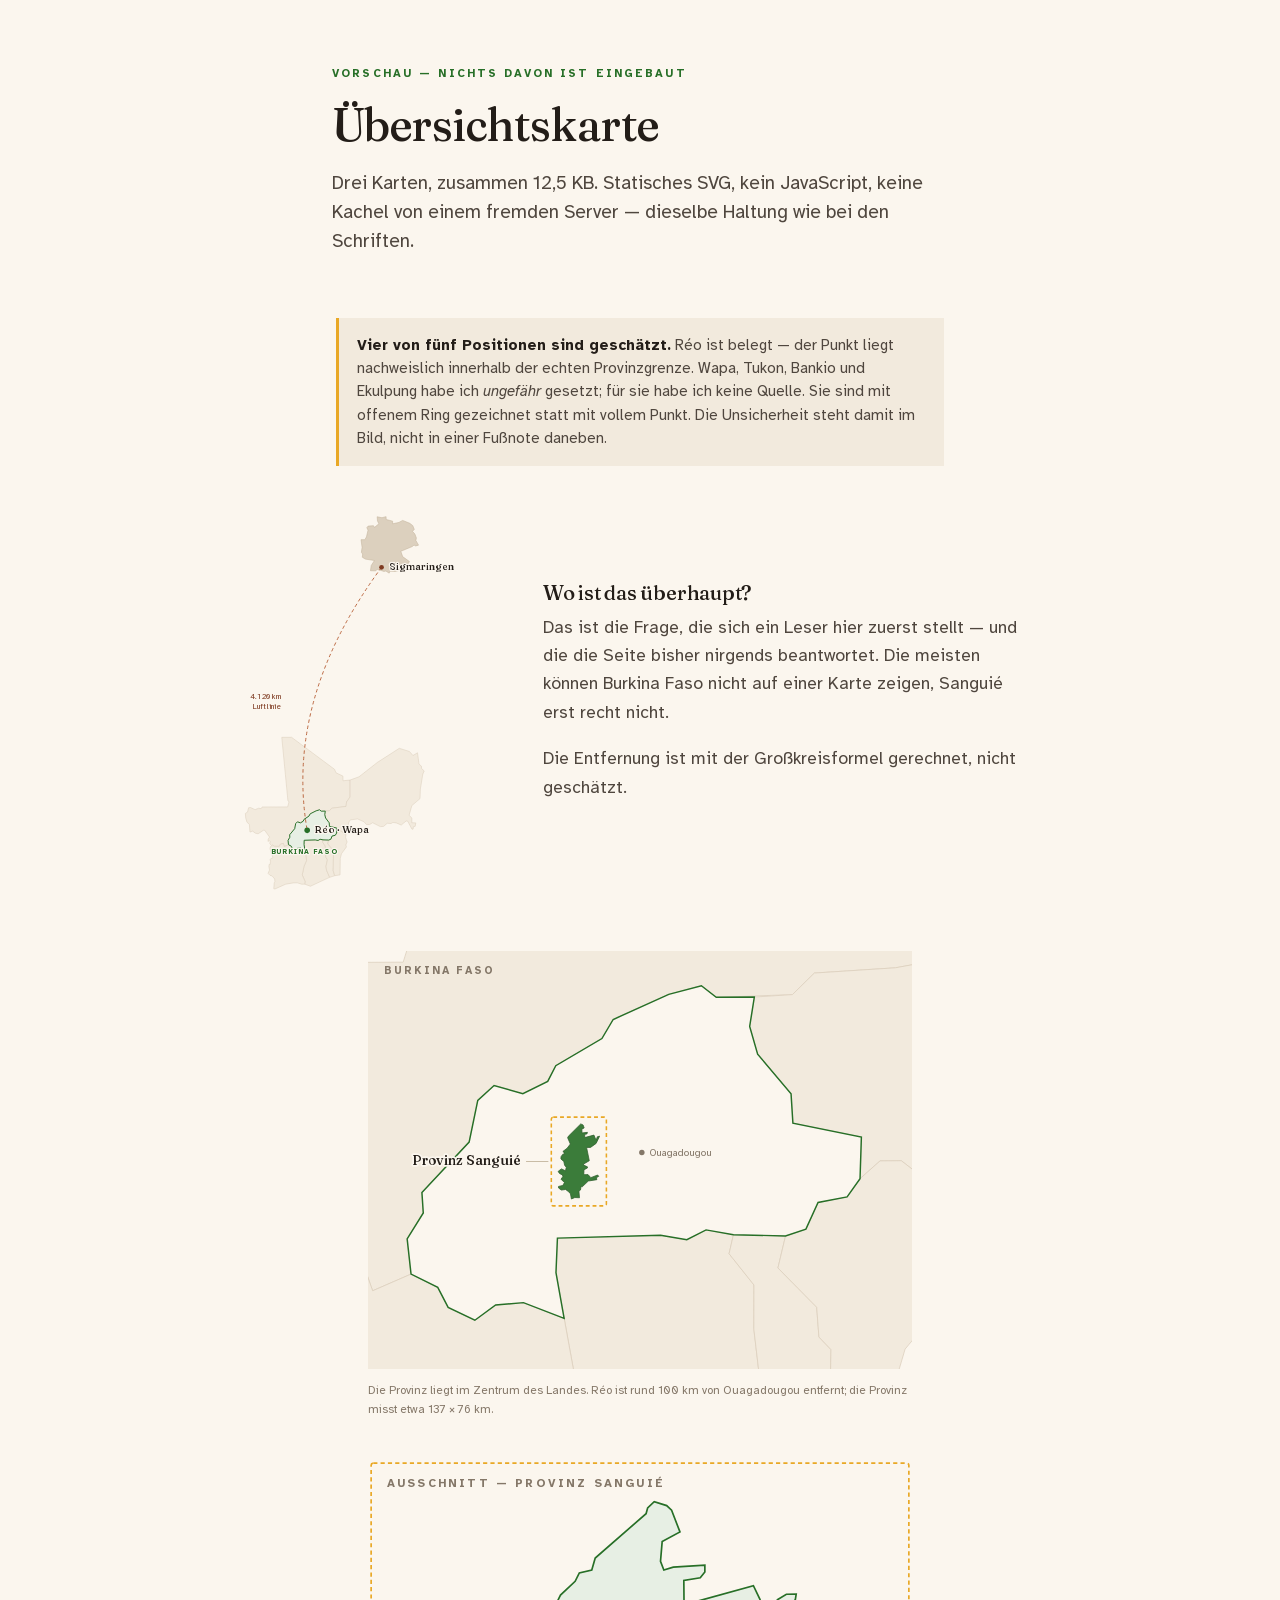
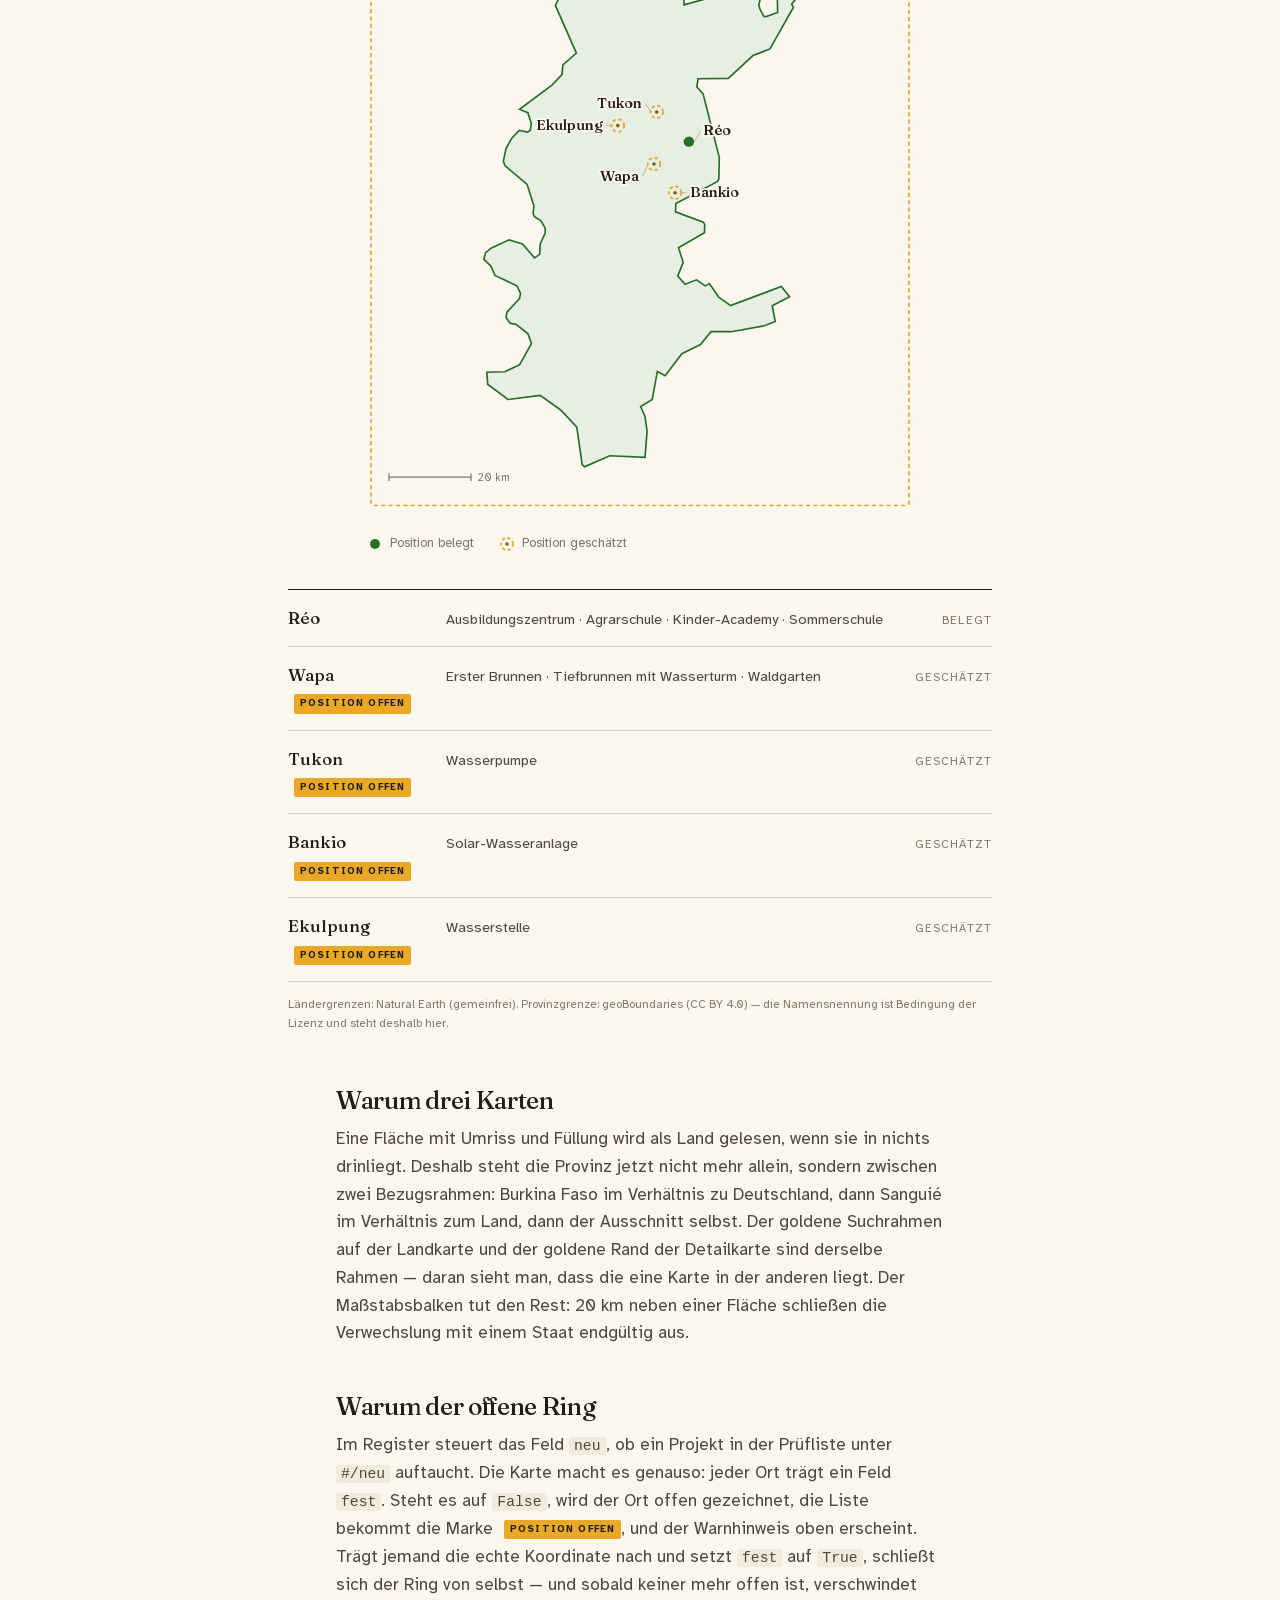
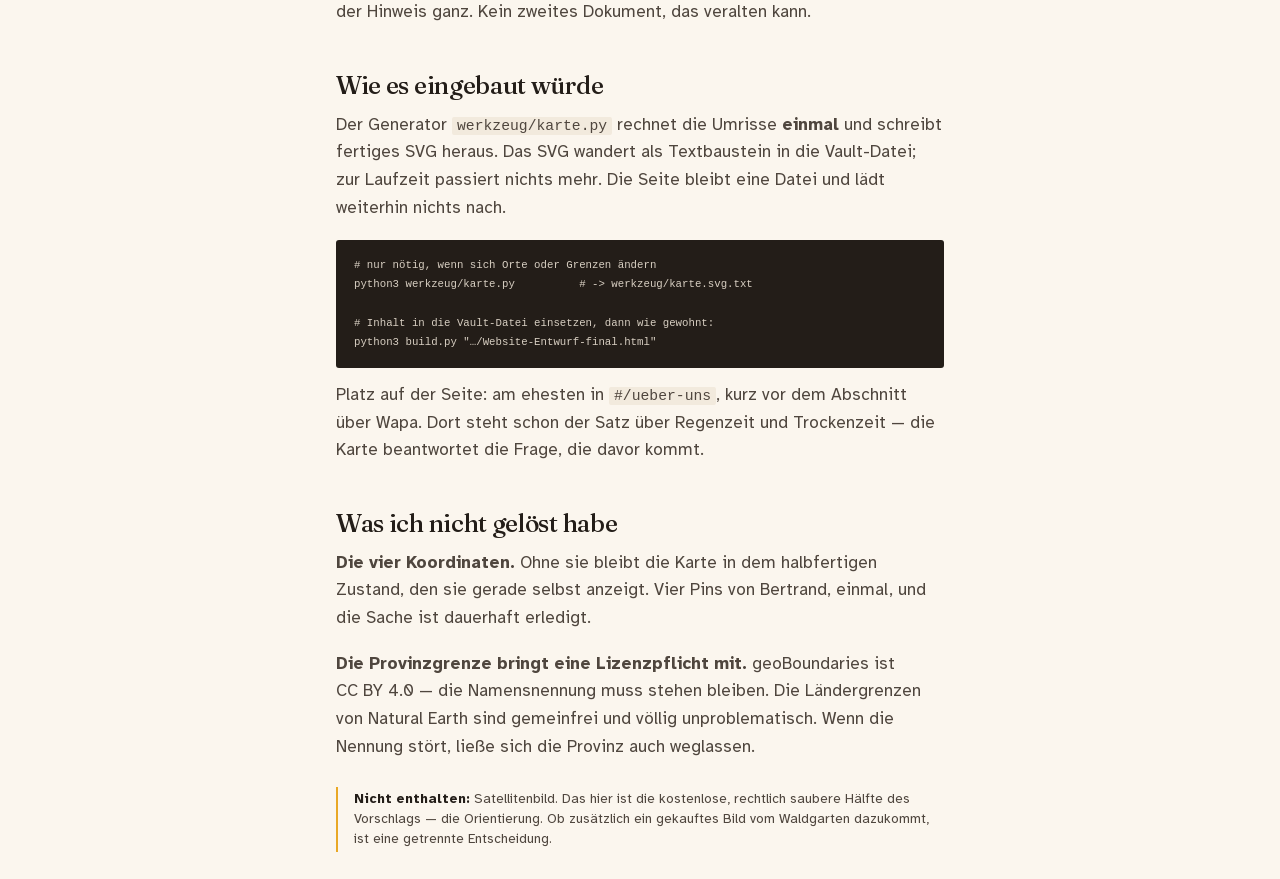
==== vorschau-karte.html @ c302cb86 "Entwurf einer Übersichtskarte, noch nicht in der Seite Drei statische SVG-Karten als Vorschlag für #" ====
<!DOCTYPE html>
<html lang="de">
<head>
<meta charset="utf-8">
<meta name="robots" content="noindex, nofollow">
<meta name="viewport" content="width=device-width, initial-scale=1">
<title>Vorschau — Übersichtskarte</title>
<link rel="stylesheet" href="fonts.css">
<style>
:root{
  --gruen:#276F27; --gruen-dark:#1B4F1B; --gruen-soft:#E7EFE4;
  --gold:#E9A825;  --gold-text:#7E5910;
  --erde:#7E3A20; --erde-tief:#5C2916; --erde-hell:#B4592F; --erde-soft:#F3E2D8;
  --ink:#231D18; --body:#4F463E; --leise:#847768;
  --papier:#FBF6EE; --papier2:#F2EADD; --linie:#DCD0BE; --linie-stark:#C3B49C;
  --max:1240px; --mess:34rem;
  --d:'Fraunces',Georgia,serif;
  --t:'Atkinson Hyperlegible',system-ui,-apple-system,sans-serif;
}
*{box-sizing:border-box}
body{margin:0;background:var(--papier);color:var(--body);font-family:var(--t);
  font-size:17.5px;line-height:1.62;-webkit-font-smoothing:antialiased}
p{margin:0 0 1.05em;max-width:var(--mess)}
h1,h2,h3{font-family:var(--d);font-weight:500;color:var(--ink);margin:0 0 .42em;
  font-variation-settings:'SOFT' 18,'WONK' 0,'opsz' 60;line-height:1.08;letter-spacing:-.012em}
h2{font-size:clamp(1.85rem,3.4vw,2.7rem)}
h3{font-size:1.28rem;font-variation-settings:'SOFT' 14,'WONK' 0,'opsz' 30}
.kt{font-family:var(--t);font-size:.7rem;font-weight:700;letter-spacing:.19em;
  text-transform:uppercase;color:var(--leise);display:block;margin-bottom:1.1rem}
.kt.gruen{color:var(--gruen)}
.lede{font-size:1.19rem;line-height:1.52;max-width:38rem}
.wrap{max-width:var(--max);margin:0 auto;padding:0 clamp(20px,4vw,44px)}
.kopf{padding:clamp(38px,5vw,68px) 0 0}
.artikel{max-width:38rem;margin-inline:auto}
.artikel p{font-size:1.07rem;max-width:none}
.artikel h2{font-size:1.6rem;margin-top:1.8em}
.rn{border-left:2px solid var(--gold);padding:2px 0 2px 16px;margin:26px 0;
  font-size:.85rem;line-height:1.5;max-width:40rem}
.rn b{color:var(--ink)}
.hinweis{border-left:3px solid var(--gold);background:var(--papier2);padding:16px 18px;
  margin:0 0 2rem;font-size:.94rem;line-height:1.55}
.hinweis b{color:var(--ink)}
.neu{display:inline-block;font-family:var(--t);font-size:.6rem;font-weight:700;
  letter-spacing:.12em;text-transform:uppercase;vertical-align:.22em;
  background:var(--gold);color:var(--ink);padding:2px 6px;border-radius:2px;margin-left:6px}
code{font-family:ui-monospace,Menlo,monospace;font-size:.86em;background:var(--papier2);
  padding:1px 5px;border-radius:2px}
pre{background:var(--ink);color:#D8CFC2;padding:16px 18px;border-radius:3px;
  overflow-x:auto;font-size:.78rem;line-height:1.55}
pre code{background:none;color:inherit;padding:0}

/* ================= KARTE =================
   Statisches SVG. Kein JavaScript, keine Kachel, keine externe Anfrage.
   Beide Karten im Hochformat, weil beide Ausschnitte hoch sind. */
.karte{width:100%;height:auto;display:block}
.k-land{fill:var(--papier2);stroke:var(--linie);stroke-width:.8}
.k-de{fill:var(--linie);stroke:var(--linie-stark);stroke-width:.8}
.k-bf{fill:var(--gruen-soft);stroke:var(--gruen);stroke-width:1.4}
/* Landkarte: das Land als ruhige Fläche, die Provinz als Akzent darin */
.k-bf-voll{fill:var(--papier);stroke:var(--gruen);stroke-width:1.5}
.k-prov-klein{fill:var(--gruen);stroke:var(--gruen-dark);stroke-width:.8;opacity:.9}
.k-rahmen{fill:none;stroke:var(--gold);stroke-width:1.6;stroke-dasharray:4 3}
.k-pkt-neben{fill:var(--leise)}
.k-neben{font-family:var(--t);font-size:10.5px;fill:var(--leise)}
.k-massstab{stroke:var(--leise);stroke-width:1.2}
.k-prov{fill:var(--gruen-soft);stroke:var(--gruen);stroke-width:1.6}
.k-bogen{fill:none;stroke:var(--erde-hell);stroke-width:1.4;stroke-dasharray:5 4;opacity:.9}
.k-fuehr{stroke:var(--linie-stark);stroke-width:.9}
.k-pkt{fill:var(--gruen)}
.k-pkt-de{fill:var(--erde)}
.k-pkt-frei{fill:none;stroke:var(--gold);stroke-width:1.8;stroke-dasharray:3 2.6}
.k-pkt-kern{fill:var(--gold-text)}
.k-ort{font-family:var(--d);font-size:14px;fill:var(--ink);font-weight:500}
.k-land-be{font-family:var(--t);font-size:10px;fill:var(--gruen);
  letter-spacing:.14em;text-transform:uppercase;font-weight:700}
.k-mass{font-family:var(--t);font-size:11px;fill:var(--erde);letter-spacing:.03em}
.k-titel{font-family:var(--t);font-size:11px;fill:var(--leise);
  letter-spacing:.19em;text-transform:uppercase;font-weight:700}
/* Beschriftung vom Kartenbild freistellen, statt sie mit einem Kasten zu unterlegen */
.halo{paint-order:stroke fill;stroke:var(--papier);stroke-width:3.5;stroke-linejoin:round}

.paar{display:grid;grid-template-columns:minmax(0,300px) 1fr;gap:clamp(24px,4vw,54px);
  align-items:center;max-width:56rem;margin:0 auto 3rem}
.paar .text{max-width:30rem}
.mitte{max-width:34rem;margin:0 auto}
.k-quelle{font-size:.72rem;color:var(--leise);margin:.8rem 0 0}

/* Ortsliste — dasselbe Muster wie das Projektregister */
.orte{border-top:1.5px solid var(--ink);max-width:44rem;margin:2.2rem auto 0}
.oz{display:grid;grid-template-columns:9rem 1fr auto;gap:14px;align-items:baseline;
  padding:14px 0;border-bottom:1px solid var(--linie)}
.o-n{font-family:var(--d);font-size:1.06rem;color:var(--ink);font-weight:500}
.o-w{font-size:.9rem;color:var(--body)}
.o-k{font-size:.72rem;color:var(--leise);letter-spacing:.1em;text-transform:uppercase;
  white-space:nowrap}
@media(max-width:700px){
  .paar{grid-template-columns:1fr}
  .oz{grid-template-columns:1fr;row-gap:3px}
  /* Gestapelt sagt die Marke schon alles — die Statusspalte wäre doppelt */
  .o-k{display:none}
}
.legende{display:flex;gap:26px;flex-wrap:wrap;font-size:.8rem;color:var(--leise);
  max-width:44rem;margin:1.4rem auto 0;padding-top:2px}
.legende span{display:inline-flex;align-items:center;gap:8px}
.legende svg{flex:none}
</style>
</head>
<body>

<div class="kopf"><div class="wrap" style="max-width:44rem;margin-inline:auto">
  <span class="kt gruen">Vorschau — nichts davon ist eingebaut</span>
  <h1 style="font-size:clamp(2rem,3.8vw,2.9rem);font-family:var(--d)">Übersichtskarte</h1>
  <p class="lede">Drei Karten, zusammen 12,5&nbsp;KB. Statisches SVG, kein JavaScript,
  keine Kachel von einem fremden Server — dieselbe Haltung wie bei den Schriften.</p>
</div></div>

<section style="padding-top:2.6rem"><div class="wrap">

  <div class="artikel">
    <div class="hinweis">
      <b>Vier von fünf Positionen sind geschätzt.</b> Réo ist belegt — der Punkt
      liegt nachweislich innerhalb der echten Provinzgrenze. Wapa, Tukon, Bankio
      und Ekulpung habe ich <i>ungefähr</i> gesetzt; für sie habe ich keine Quelle.
      Sie sind mit offenem Ring gezeichnet statt mit vollem Punkt. Die Unsicherheit
      steht damit im Bild, nicht in einer Fußnote daneben.
    </div>
  </div>

  <div class="paar">
    <div><svg class="karte" viewBox="0 0 430 580" role="img" aria-label="Karte"><path d="M76.5 452.1L79.6 450.2L81.1 444.0L84.0 443.7L90.4 446.7L95.6 444.6L99.1 445.3L100.5 442.9L137.1 442.8L139.1 435.4L137.5 434.1L128.7 343.1L142.7 343.0L204.3 388.9L206.4 393.9L216.3 398.6L216.4 405.3L226.6 404.3L226.6 428.6L221.6 435.6L220.8 442.1L200.3 444.7L196.9 448.4L185.2 448.9L182.9 446.9L177.9 448.4L169.4 452.7L167.6 456.0L160.5 460.7L159.3 463.4L155.5 465.6L151.1 464.2L148.6 466.7L147.2 474.0L140.0 482.7L140.2 486.3L137.7 490.7L138.3 496.9L132.4 499.8L131.0 495.2L126.8 496.2L125.1 499.3L118.1 499.2L115.5 497.6L114.3 498.6L111.5 495.6L112.0 492.4L110.9 491.2L108.9 492.2L109.3 488.8L111.2 486.1L104.3 476.4L102.5 476.2L94.8 481.3L90.9 480.5L86.9 477.5L83.1 478.9L82.2 467.7L78.8 464.7L77.0 458.7L76.5 452.1Z" class="k-land"/><path d="M207.3 480.3L207.5 473.1L197.0 470.7L196.7 465.6L191.5 458.7L190.3 453.9L191.0 448.8L196.9 448.4L200.3 444.7L220.8 442.1L221.6 435.6L226.6 428.6L226.6 404.3L239.4 399.6L265.9 378.9L297.1 358.8L311.6 363.3L316.7 369.1L323.2 365.2L325.4 381.6L328.8 384.3L329.0 387.7L332.8 391.3L330.8 395.8L327.3 417.2L326.8 430.9L315.1 440.9L311.2 454.7L315.0 458.7L315.0 465.4L320.8 465.7L319.9 470.6L317.3 471.2L317.0 474.6L315.3 474.8L309.2 463.3L307.0 462.9L299.9 468.8L292.8 465.7L287.9 465.1L285.3 466.6L279.9 466.2L274.6 470.7L269.9 471.0L258.9 465.5L254.5 468.1L249.9 467.9L246.4 464.0L237.3 460.0L227.5 461.3L225.1 463.6L223.8 469.6L221.2 473.9L220.6 483.3L213.6 477.2L210.3 477.2L207.3 480.3Z" class="k-land"/><path d="M197.3 543.7L169.7 556.5L161.6 553.5L162.0 549.4L158.0 540.3L160.4 528.4L164.2 519.5L160.6 496.6L160.8 490.6L180.7 490.9L183.6 489.2L187.8 490.0L187.2 493.3L191.0 498.8L191.8 514.7L194.1 518.6L192.1 528.0L192.8 533.3L197.3 543.7Z" class="k-land"/><path d="M161.6 553.5L157.4 553.6L151.0 551.6L145.2 551.7L134.4 553.5L119.0 560.4L117.2 560.2L117.9 551.5L118.8 550.2L118.5 546.0L114.7 541.6L111.8 540.9L109.1 538.0L111.1 533.3L110.2 528.2L110.6 525.2L112.0 525.1L112.6 520.5L111.9 518.5L112.8 517.0L116.1 515.8L111.8 503.0L112.5 499.4L115.5 497.6L118.1 499.2L125.1 499.3L126.8 496.2L131.0 495.2L132.4 499.8L138.3 496.9L142.4 499.2L144.0 502.6L148.1 504.9L151.3 502.2L155.6 501.8L161.8 504.5L164.2 519.5L160.4 528.4L158.0 540.3L162.0 549.4L161.6 553.5Z" class="k-land"/><path d="M204.6 541.4L197.3 543.7L192.8 533.3L192.1 528.0L194.1 518.6L191.8 514.7L191.0 498.8L187.2 493.3L187.8 490.0L195.8 490.3L194.7 495.8L200.6 502.6L201.0 507.8L202.8 510.0L202.4 534.2L204.6 541.4Z" class="k-land"/><path d="M212.2 540.2L204.6 541.4L202.4 534.2L202.8 510.0L201.0 507.8L200.6 502.6L194.7 495.8L195.8 490.3L199.0 489.1L200.8 484.5L205.3 483.5L210.3 477.2L213.6 477.2L220.6 483.3L220.2 486.8L222.3 493.0L220.5 497.3L221.4 500.1L214.2 509.9L212.5 516.5L212.2 540.2Z" class="k-land"/><path d="M278.2 26.7L278.3 30.8L287.6 33.2L287.5 37.0L296.7 35.0L301.9 32.1L312.2 36.3L316.5 39.6L318.6 45.0L316.1 47.8L319.4 51.6L321.6 57.2L320.9 60.8L324.7 67.6L320.6 68.7L318.2 67.5L315.9 69.5L299.3 76.4L301.9 84.0L311.7 91.1L308.5 95.9L305.2 97.3L306.5 104.1L305.7 105.9L302.8 103.8L298.4 103.4L291.9 105.3L283.9 104.9L282.6 107.7L277.9 104.7L275.2 105.3L265.4 102.1L263.5 104.4L255.8 104.3L256.9 96.8L261.5 89.6L248.4 87.6L244.1 84.9L244.6 80.3L242.8 77.9L243.8 70.8L242.3 59.7L247.8 59.7L250.1 55.7L252.3 46.1L250.6 42.5L252.4 40.3L260.1 39.7L261.7 42.1L267.9 36.9L265.9 32.9L265.4 26.9L272.3 28.3L278.2 26.7Z" class="k-de"/><path d="M161.8 504.5L155.6 501.8L151.3 502.2L148.1 504.9L144.0 502.6L142.4 499.2L138.3 496.9L137.7 490.7L140.2 486.3L140.0 482.7L147.2 474.0L148.6 466.7L151.1 464.2L155.5 465.6L159.3 463.4L160.5 460.7L167.6 456.0L169.4 452.7L177.9 448.4L182.9 446.9L185.2 448.9L191.0 448.8L190.3 453.9L191.5 458.7L196.7 465.6L197.0 470.7L207.5 473.1L207.3 480.3L205.3 483.5L200.8 484.5L199.0 489.1L195.8 490.3L187.8 490.0L183.6 489.2L180.7 490.9L176.6 490.1L160.8 490.6L160.6 496.6L161.8 504.5Z" class="k-bf"/><path d="M271.7 99.4Q132.4 287.9 165.1 476.4" class="k-bogen"/><circle cx="271.7" cy="99.4" r="3.4" class="k-pkt-de"/><circle cx="165.1" cy="476.4" r="4" class="k-pkt"/><text x="281.7" y="103.4" class="k-ort halo">Sigmaringen</text><text x="176.1" y="480.4" class="k-ort halo">Réo · Wapa</text><text x="161.1" y="510.4" class="k-land-be halo" text-anchor="middle">Burkina Faso</text><text x="127.4" y="287.9" class="k-mass halo" text-anchor="end">4.120 km</text><text x="127.4" y="301.9" class="k-mass halo" text-anchor="end">Luftlinie</text></svg></div>
    <div class="text">
      <h3>Wo ist das überhaupt?</h3>
      <p>Das ist die Frage, die sich ein Leser hier zuerst stellt — und die die
      Seite bisher nirgends beantwortet. Die meisten können Burkina Faso nicht
      auf einer Karte zeigen, Sanguié erst recht nicht.</p>
      <p>Die Entfernung ist mit der Großkreisformel gerechnet, nicht geschätzt.</p>
    </div>
  </div>

  <div class="mitte" style="margin-bottom:2.6rem"><svg class="karte" viewBox="0 0 560 430" role="img" aria-label="Karte"><path d="M-369.5 66.9L-348.9 55.5L-338.6 18.6L-319.2 17.2L-276.5 34.6L-242.0 22.2L-218.4 26.4L-209.2 12.5L36.2 11.5L49.8 -32.3L39.2 -40.0L-19.9 -580.1L73.7 -581.2L486.3 -308.2L500.8 -278.8L567.2 -250.8L567.9 -211.0L635.7 -217.1L635.9 -73.0L602.5 -31.2L597.3 7.4L542.9 17.3L459.5 22.7L436.9 44.9L358.5 47.7L343.2 35.7L309.6 44.6L252.4 70.5L240.8 90.1L193.3 118.1L185.0 134.2L159.4 146.9L129.8 138.5L113.0 153.8L104.1 196.7L55.5 248.5L56.9 269.7L40.3 296.3L44.3 332.6L4.8 349.8L-4.7 323.0L-22.3 330.1L-32.9 328.8L-44.1 347.1L-91.3 346.6L-108.3 337.2L-116.2 342.9L-134.9 324.8L-131.7 306.2L-139.3 298.9L-152.3 305.1L-150.0 284.7L-137.4 268.6L-162.5 242.4L-169.8 225.1L-183.4 211.4L-195.6 209.7L-230.0 226.9L-246.8 240.4L-273.0 235.4L-290.0 219.5L-300.1 217.4L-316.1 225.8L-325.8 225.8L-329.3 202.9L-326.5 183.4L-331.7 159.2L-354.6 141.7L-366.6 105.8L-369.5 66.9Z" class="k-land"/><path d="M506.5 234.4L507.9 191.5L437.4 177.3L435.5 147.1L401.1 106.2L392.9 77.7L397.7 47.4L436.9 44.9L459.5 22.7L542.9 17.3L597.3 7.4L602.5 -31.2L635.9 -73.0L635.7 -217.1L722.0 -245.0L899.0 -367.9L1108.5 -487.2L1205.3 -460.2L1239.7 -425.8L1282.9 -449.1L1297.9 -351.8L1320.8 -335.6L1321.8 -315.7L1347.3 -294.2L1334.0 -267.3L1310.4 -140.3L1307.2 -58.9L1229.2 0.1L1202.8 82.5L1228.2 105.7L1228.1 146.0L1267.3 147.4L1261.2 176.9L1243.9 180.5L1242.0 200.4L1230.6 201.8L1189.2 133.3L1174.9 130.8L1127.0 165.7L1079.7 147.5L1046.8 143.8L1029.1 152.6L993.3 150.7L957.2 177.4L926.0 178.9L852.0 146.6L823.1 161.9L791.8 160.9L768.9 137.2L707.6 113.9L641.9 121.3L626.0 134.8L617.4 170.8L599.9 196.0L595.6 251.9L549.0 215.9L527.1 216.1L506.5 234.4Z" class="k-land"/><path d="M439.6 610.5L343.7 647.2L309.7 668.6L254.6 686.8L200.1 669.0L202.9 644.3L176.4 590.4L192.3 519.8L218.1 467.2L193.5 331.1L195.0 295.6L301.2 292.6L328.2 297.2L348.0 287.1L376.2 292.0L371.7 311.6L397.3 343.8L397.2 389.3L403.0 438.6L418.3 461.4L404.8 517.7L409.7 548.9L426.0 588.6L439.6 610.5Z" class="k-land"/><path d="M200.1 669.0L172.3 669.6L129.6 657.4L90.4 658.1L18.0 669.1L-85.0 710.1L-96.8 708.4L-92.1 656.9L-86.3 649.1L-88.1 624.4L-114.0 598.2L-133.5 594.0L-151.3 576.8L-138.0 549.0L-144.1 518.8L-141.3 500.6L-131.6 500.5L-128.0 473.2L-132.7 461.1L-126.9 452.4L-104.1 444.9L-119.3 394.8L-133.3 369.0L-128.4 347.7L-108.3 337.2L-91.3 346.6L-44.1 347.1L-32.9 328.8L-22.3 330.1L-4.7 323.0L4.8 349.8L44.3 332.6L71.8 346.2L82.5 366.9L110.0 380.1L131.4 364.4L160.0 362.0L201.9 378.2L218.1 467.2L192.3 519.8L176.4 590.4L202.9 644.3L200.1 669.0Z" class="k-land"/><path d="M488.8 597.2L439.6 610.5L426.0 588.6L409.7 548.9L404.8 517.7L418.3 461.4L403.0 438.6L397.2 389.3L397.3 343.8L371.7 311.6L376.2 292.0L429.8 293.4L422.0 326.3L461.9 366.7L464.2 397.4L476.6 410.3L473.8 554.0L488.8 597.2Z" class="k-land"/><path d="M539.4 589.9L488.8 597.2L473.8 554.0L476.6 410.3L464.2 397.4L461.9 366.7L422.0 326.3L429.8 293.4L450.8 286.3L463.3 258.9L493.2 253.1L506.5 234.4L527.1 216.1L549.0 215.9L595.6 251.9L593.2 272.7L607.0 309.8L594.9 335.0L601.4 351.8L552.9 409.8L541.3 449.2L539.4 589.9Z" class="k-land"/><path d="M201.9 378.2L160.0 362.0L131.4 364.4L110.0 380.1L82.5 366.9L71.8 346.2L44.3 332.6L40.3 296.3L56.9 269.7L55.5 248.5L104.1 196.7L113.0 153.8L129.8 138.5L159.4 146.9L185.0 134.2L193.3 118.1L240.8 90.1L252.4 70.5L309.6 44.6L343.2 35.7L358.5 47.7L397.7 47.4L392.9 77.7L401.1 106.2L435.5 147.1L437.4 177.3L507.9 191.5L506.5 234.4L493.2 253.1L463.3 258.9L450.8 286.3L429.8 293.4L376.2 292.0L348.0 287.1L328.2 297.2L301.2 292.6L195.0 295.6L193.5 331.1L201.9 378.2Z" class="k-bf-voll"/><path d="M209.4 255.3L212.9 253.8L217.7 254.0L217.1 247.1L218.7 246.1L219.4 242.3L220.5 242.8L226.8 236.8L235.6 235.4L235.1 233.3L237.5 232.0L236.4 230.6L229.4 233.3L226.5 230.2L223.2 230.3L222.2 229.2L222.3 225.3L225.9 223.3L225.9 222.2L221.9 220.4L222.0 219.3L227.8 215.9L225.0 202.2L229.1 202.2L234.8 198.1L238.4 190.6L235.8 191.4L235.9 193.1L234.3 193.7L232.6 189.5L223.1 192.1L223.1 188.7L225.3 188.4L225.9 186.7L220.3 187.3L220.1 183.4L222.5 182.1L221.4 179.1L219.0 178.0L206.2 190.8L205.5 192.2L208.3 198.7L205.0 203.0L200.6 206.4L201.7 206.9L202.0 209.3L200.5 209.3L198.7 211.8L198.6 214.1L201.6 216.7L202.4 220.6L204.1 222.7L203.3 226.3L199.1 224.3L195.7 226.9L197.2 229.1L200.2 230.5L200.6 232.3L198.7 234.9L202.2 238.4L200.6 241.3L196.1 242.4L196.2 244.0L199.0 246.1L203.4 245.5L206.2 247.5L208.4 249.9L209.4 255.3Z" class="k-prov-klein"/><rect x="188.7" y="171.0" width="56.7" height="91.4" rx="2" class="k-rahmen"/><line x1="185.7" y1="216.7" x2="162.7" y2="216.7" class="k-fuehr"/><text x="157.7" y="220.7" class="k-ort halo" text-anchor="end">Provinz Sanguié</text><circle cx="281.9" cy="207.4" r="2.8" class="k-pkt-neben"/><text x="289.9" y="211.4" class="k-neben halo">Ouagadougou</text><text x="16" y="24" class="k-titel">Burkina Faso</text></svg>
    <p class="k-quelle">Die Provinz liegt im Zentrum des Landes. Réo ist rund 100&nbsp;km von Ouagadougou entfernt; die Provinz misst etwa 137&nbsp;×&nbsp;76&nbsp;km.</p>
  </div>

  <div class="mitte"><svg class="karte" viewBox="0 0 520 620" role="img" aria-label="Karte"><path d="M206.8 580.1L231.0 569.5L264.8 571.0L266.8 546.1L264.7 531.6L260.6 522.5L271.7 515.7L276.6 488.9L284.1 492.9L300.0 471.9L317.8 463.2L327.9 450.8L347.2 450.9L378.8 445.2L389.3 441.2L386.4 426.1L402.9 417.4L395.1 407.6L346.6 426.0L335.2 417.8L326.3 404.9L322.3 407.1L314.0 401.3L303.1 405.5L296.1 397.7L301.3 384.6L296.8 370.6L321.6 356.3L321.9 348.6L320.6 346.2L293.9 336.3L294.3 328.3L334.2 307.2L335.4 304.9L335.8 284.4L320.3 223.6L314.3 216.8L315.5 209.1L344.4 208.8L368.0 186.9L384.2 180.6L406.6 140.9L405.0 137.8L408.5 133.4L409.3 128.1L399.9 128.3L391.3 133.5L391.6 145.8L380.6 149.7L378.4 149.5L375.0 143.2L373.5 138.8L374.8 133.5L368.4 120.2L302.1 138.4L301.9 115.1L317.6 112.6L322.0 107.0L322.0 100.6L291.8 102.4L282.8 105.2L279.6 96.9L281.2 78.0L298.2 68.8L290.2 48.0L285.5 43.6L273.6 39.9L267.3 45.8L265.8 51.3L217.2 93.7L213.9 105.2L202.0 108.0L198.0 116.0L184.0 129.1L179.1 139.0L199.2 184.6L186.3 195.8L185.4 205.1L176.1 214.9L144.9 238.4L152.8 241.6L156.1 251.9L155.1 258.6L152.4 260.1L144.5 258.4L137.4 266.0L131.9 275.9L129.4 287.9L130.8 292.1L152.1 310.1L158.6 330.6L157.8 337.7L159.1 340.9L165.4 344.9L169.3 351.9L169.5 356.4L164.7 366.8L164.1 377.0L159.1 380.3L147.7 367.1L134.9 363.1L118.1 370.8L112.4 375.3L110.7 381.6L117.7 388.5L121.3 397.1L142.3 407.0L145.8 414.2L144.8 419.3L132.8 432.3L131.9 437.3L135.8 442.7L141.8 444.0L152.9 452.9L156.3 462.2L145.0 482.4L130.8 489.2L113.6 489.6L114.4 501.1L133.7 515.7L164.6 511.8L184.2 525.7L199.6 542.1L204.7 578.0L206.8 580.1Z" class="k-prov"/><line x1="312.2" y1="269.2" x2="317.7" y2="259.2" class="k-fuehr"/><circle cx="306.7" cy="269.2" r="5" class="k-pkt"/><text x="320.7" y="263.2" class="k-ort halo" text-anchor="start">Réo</text><line x1="267.9" y1="290.6" x2="262.4" y2="302.6" class="k-fuehr"/><circle cx="273.4" cy="290.6" r="6" class="k-pkt-frei"/><circle cx="273.4" cy="290.6" r="1.7" class="k-pkt-kern"/><text x="259.4" y="306.6" class="k-ort halo" text-anchor="end">Wapa</text><line x1="270.5" y1="240.8" x2="265.0" y2="232.8" class="k-fuehr"/><circle cx="276.0" cy="240.8" r="6" class="k-pkt-frei"/><circle cx="276.0" cy="240.8" r="1.7" class="k-pkt-kern"/><text x="262.0" y="236.8" class="k-ort halo" text-anchor="end">Tukon</text><line x1="299.0" y1="318.1" x2="304.5" y2="318.1" class="k-fuehr"/><circle cx="293.5" cy="318.1" r="6" class="k-pkt-frei"/><circle cx="293.5" cy="318.1" r="1.7" class="k-pkt-kern"/><text x="307.5" y="322.1" class="k-ort halo" text-anchor="start">Bankio</text><line x1="233.3" y1="253.9" x2="227.8" y2="253.9" class="k-fuehr"/><circle cx="238.8" cy="253.9" r="6" class="k-pkt-frei"/><circle cx="238.8" cy="253.9" r="1.7" class="k-pkt-kern"/><text x="224.8" y="257.9" class="k-ort halo" text-anchor="end">Ekulpung</text><line x1="20.0" y1="590.0" x2="98.5" y2="590.0" class="k-massstab"/><line x1="20.0" y1="586.5" x2="20.0" y2="593.5" class="k-massstab"/><line x1="98.5" y1="586.5" x2="98.5" y2="593.5" class="k-massstab"/><text x="105.5" y="594.0" class="k-neben">20 km</text><rect x="3" y="3" width="514" height="614" rx="2" class="k-rahmen"/><text x="18" y="26" class="k-titel">Ausschnitt — Provinz Sanguié</text></svg>
    <div class="legende">
      <span><svg width="14" height="14"><circle cx="7" cy="7" r="5" class="k-pkt"/></svg>
        Position belegt</span>
      <span><svg width="14" height="14"><circle cx="7" cy="7" r="6" class="k-pkt-frei"/><circle cx="7" cy="7" r="1.7" class="k-pkt-kern"/></svg>
        Position geschätzt</span>
    </div>
  </div>

  <div class="orte"><div class="oz"><div class="o-n">Réo</div><div class="o-w">Ausbildungszentrum · Agrarschule · Kinder-Academy · Sommerschule</div><div class="o-k">belegt</div></div><div class="oz"><div class="o-n">Wapa<span class="neu">Position offen</span></div><div class="o-w">Erster Brunnen · Tiefbrunnen mit Wasserturm · Waldgarten</div><div class="o-k">geschätzt</div></div><div class="oz"><div class="o-n">Tukon<span class="neu">Position offen</span></div><div class="o-w">Wasserpumpe</div><div class="o-k">geschätzt</div></div><div class="oz"><div class="o-n">Bankio<span class="neu">Position offen</span></div><div class="o-w">Solar-Wasseranlage</div><div class="o-k">geschätzt</div></div><div class="oz"><div class="o-n">Ekulpung<span class="neu">Position offen</span></div><div class="o-w">Wasserstelle</div><div class="o-k">geschätzt</div></div></div>
  <p class="k-quelle" style="max-width:44rem;margin-inline:auto">
    Ländergrenzen: Natural Earth (gemeinfrei). Provinzgrenze: geoBoundaries
    (CC&nbsp;BY&nbsp;4.0) — die Namensnennung ist Bedingung der Lizenz und steht deshalb hier.</p>

  <div class="artikel" style="margin-top:3.4rem">
    <h2>Warum drei Karten</h2>
    <p>Eine Fläche mit Umriss und Füllung wird als Land gelesen, wenn sie in
    nichts drinliegt. Deshalb steht die Provinz jetzt nicht mehr allein, sondern
    zwischen zwei Bezugsrahmen: Burkina Faso im Verhältnis zu Deutschland, dann
    Sanguié im Verhältnis zum Land, dann der Ausschnitt selbst. Der goldene
    Suchrahmen auf der Landkarte und der goldene Rand der Detailkarte sind
    derselbe Rahmen — daran sieht man, dass die eine Karte in der anderen liegt.
    Der Maßstabsbalken tut den Rest: 20&nbsp;km neben einer Fläche schließen die
    Verwechslung mit einem Staat endgültig aus.</p>

    <h2>Warum der offene Ring</h2>
    <p>Im Register steuert das Feld <code>neu</code>, ob ein Projekt in der
    Prüfliste unter <code>#/neu</code> auftaucht. Die Karte macht es genauso:
    jeder Ort trägt ein Feld <code>fest</code>. Steht es auf <code>False</code>,
    wird der Ort offen gezeichnet, die Liste bekommt die Marke
    <span class="neu">Position offen</span>, und der Warnhinweis oben erscheint.
    Trägt jemand die echte Koordinate nach und setzt <code>fest</code> auf
    <code>True</code>, schließt sich der Ring von selbst — und sobald keiner mehr
    offen ist, verschwindet der Hinweis ganz. Kein zweites Dokument, das veralten kann.</p>

    <h2>Wie es eingebaut würde</h2>
    <p>Der Generator <code>werkzeug/karte.py</code> rechnet die Umrisse
    <b>einmal</b> und schreibt fertiges SVG heraus. Das SVG wandert als
    Textbaustein in die Vault-Datei; zur Laufzeit passiert nichts mehr. Die Seite
    bleibt eine Datei und lädt weiterhin nichts nach.</p>
<pre><code># nur nötig, wenn sich Orte oder Grenzen ändern
python3 werkzeug/karte.py          # -&gt; werkzeug/karte.svg.txt

# Inhalt in die Vault-Datei einsetzen, dann wie gewohnt:
python3 build.py "…/Website-Entwurf-final.html"</code></pre>
    <p>Platz auf der Seite: am ehesten in <code>#/ueber-uns</code>, kurz vor dem
    Abschnitt über Wapa. Dort steht schon der Satz über Regenzeit und Trockenzeit
    — die Karte beantwortet die Frage, die davor kommt.</p>

    <h2>Was ich nicht gelöst habe</h2>
    <p><b>Die vier Koordinaten.</b> Ohne sie bleibt die Karte in dem halbfertigen
    Zustand, den sie gerade selbst anzeigt. Vier Pins von Bertrand, einmal, und
    die Sache ist dauerhaft erledigt.</p>
    <p><b>Die Provinzgrenze bringt eine Lizenzpflicht mit.</b> geoBoundaries ist
    CC&nbsp;BY&nbsp;4.0 — die Namensnennung muss stehen bleiben. Die Ländergrenzen
    von Natural Earth sind gemeinfrei und völlig unproblematisch. Wenn die
    Nennung stört, ließe sich die Provinz auch weglassen.</p>
    <div class="rn"><b>Nicht enthalten:</b> Satellitenbild. Das hier ist die
    kostenlose, rechtlich saubere Hälfte des Vorschlags — die Orientierung.
    Ob zusätzlich ein gekauftes Bild vom Waldgarten dazukommt, ist eine
    getrennte Entscheidung.</div>
  </div>

</div></section>

</body>
</html>
---- fonts.css ----
@font-face {
  font-family: 'Fraunces';
  font-style: italic;
  font-weight: 300 700;
  font-display: swap;
  src: url(assets/fonts/fraunces-0.woff2) format('woff2');
  unicode-range: U+0100-02BA, U+02BD-02C5, U+02C7-02CC, U+02CE-02D7, U+02DD-02FF, U+0304, U+0308, U+0329, U+1D00-1DBF, U+1E00-1E9F, U+1EF2-1EFF, U+2020, U+20A0-20AB, U+20AD-20C0, U+2113, U+2C60-2C7F, U+A720-A7FF;
}
@font-face {
  font-family: 'Fraunces';
  font-style: italic;
  font-weight: 300 700;
  font-display: swap;
  src: url(assets/fonts/fraunces-1.woff2) format('woff2');
  unicode-range: U+0000-00FF, U+0131, U+0152-0153, U+02BB-02BC, U+02C6, U+02DA, U+02DC, U+0304, U+0308, U+0329, U+2000-206F, U+20AC, U+2122, U+2191, U+2193, U+2212, U+2215, U+FEFF, U+FFFD;
}
@font-face {
  font-family: 'Fraunces';
  font-style: normal;
  font-weight: 300 700;
  font-display: swap;
  src: url(assets/fonts/fraunces-2.woff2) format('woff2');
  unicode-range: U+0100-02BA, U+02BD-02C5, U+02C7-02CC, U+02CE-02D7, U+02DD-02FF, U+0304, U+0308, U+0329, U+1D00-1DBF, U+1E00-1E9F, U+1EF2-1EFF, U+2020, U+20A0-20AB, U+20AD-20C0, U+2113, U+2C60-2C7F, U+A720-A7FF;
}
@font-face {
  font-family: 'Fraunces';
  font-style: normal;
  font-weight: 300 700;
  font-display: swap;
  src: url(assets/fonts/fraunces-3.woff2) format('woff2');
  unicode-range: U+0000-00FF, U+0131, U+0152-0153, U+02BB-02BC, U+02C6, U+02DA, U+02DC, U+0304, U+0308, U+0329, U+2000-206F, U+20AC, U+2122, U+2191, U+2193, U+2212, U+2215, U+FEFF, U+FFFD;
}
@font-face {
  font-family: 'Atkinson Hyperlegible';
  font-style: italic;
  font-weight: 400;
  font-display: swap;
  src: url(assets/fonts/atkinson-0.woff2) format('woff2');
  unicode-range: U+0100-02BA, U+02BD-02C5, U+02C7-02CC, U+02CE-02D7, U+02DD-02FF, U+0304, U+0308, U+0329, U+1D00-1DBF, U+1E00-1E9F, U+1EF2-1EFF, U+2020, U+20A0-20AB, U+20AD-20C0, U+2113, U+2C60-2C7F, U+A720-A7FF;
}
@font-face {
  font-family: 'Atkinson Hyperlegible';
  font-style: italic;
  font-weight: 400;
  font-display: swap;
  src: url(assets/fonts/atkinson-1.woff2) format('woff2');
  unicode-range: U+0000-00FF, U+0131, U+0152-0153, U+02BB-02BC, U+02C6, U+02DA, U+02DC, U+0304, U+0308, U+0329, U+2000-206F, U+20AC, U+2122, U+2191, U+2193, U+2212, U+2215, U+FEFF, U+FFFD;
}
@font-face {
  font-family: 'Atkinson Hyperlegible';
  font-style: normal;
  font-weight: 400;
  font-display: swap;
  src: url(assets/fonts/atkinson-2.woff2) format('woff2');
  unicode-range: U+0100-02BA, U+02BD-02C5, U+02C7-02CC, U+02CE-02D7, U+02DD-02FF, U+0304, U+0308, U+0329, U+1D00-1DBF, U+1E00-1E9F, U+1EF2-1EFF, U+2020, U+20A0-20AB, U+20AD-20C0, U+2113, U+2C60-2C7F, U+A720-A7FF;
}
@font-face {
  font-family: 'Atkinson Hyperlegible';
  font-style: normal;
  font-weight: 400;
  font-display: swap;
  src: url(assets/fonts/atkinson-3.woff2) format('woff2');
  unicode-range: U+0000-00FF, U+0131, U+0152-0153, U+02BB-02BC, U+02C6, U+02DA, U+02DC, U+0304, U+0308, U+0329, U+2000-206F, U+20AC, U+2122, U+2191, U+2193, U+2212, U+2215, U+FEFF, U+FFFD;
}
@font-face {
  font-family: 'Atkinson Hyperlegible';
  font-style: normal;
  font-weight: 700;
  font-display: swap;
  src: url(assets/fonts/atkinson-4.woff2) format('woff2');
  unicode-range: U+0100-02BA, U+02BD-02C5, U+02C7-02CC, U+02CE-02D7, U+02DD-02FF, U+0304, U+0308, U+0329, U+1D00-1DBF, U+1E00-1E9F, U+1EF2-1EFF, U+2020, U+20A0-20AB, U+20AD-20C0, U+2113, U+2C60-2C7F, U+A720-A7FF;
}
@font-face {
  font-family: 'Atkinson Hyperlegible';
  font-style: normal;
  font-weight: 700;
  font-display: swap;
  src: url(assets/fonts/atkinson-5.woff2) format('woff2');
  unicode-range: U+0000-00FF, U+0131, U+0152-0153, U+02BB-02BC, U+02C6, U+02DA, U+02DC, U+0304, U+0308, U+0329, U+2000-206F, U+20AC, U+2122, U+2191, U+2193, U+2212, U+2215, U+FEFF, U+FFFD;
}
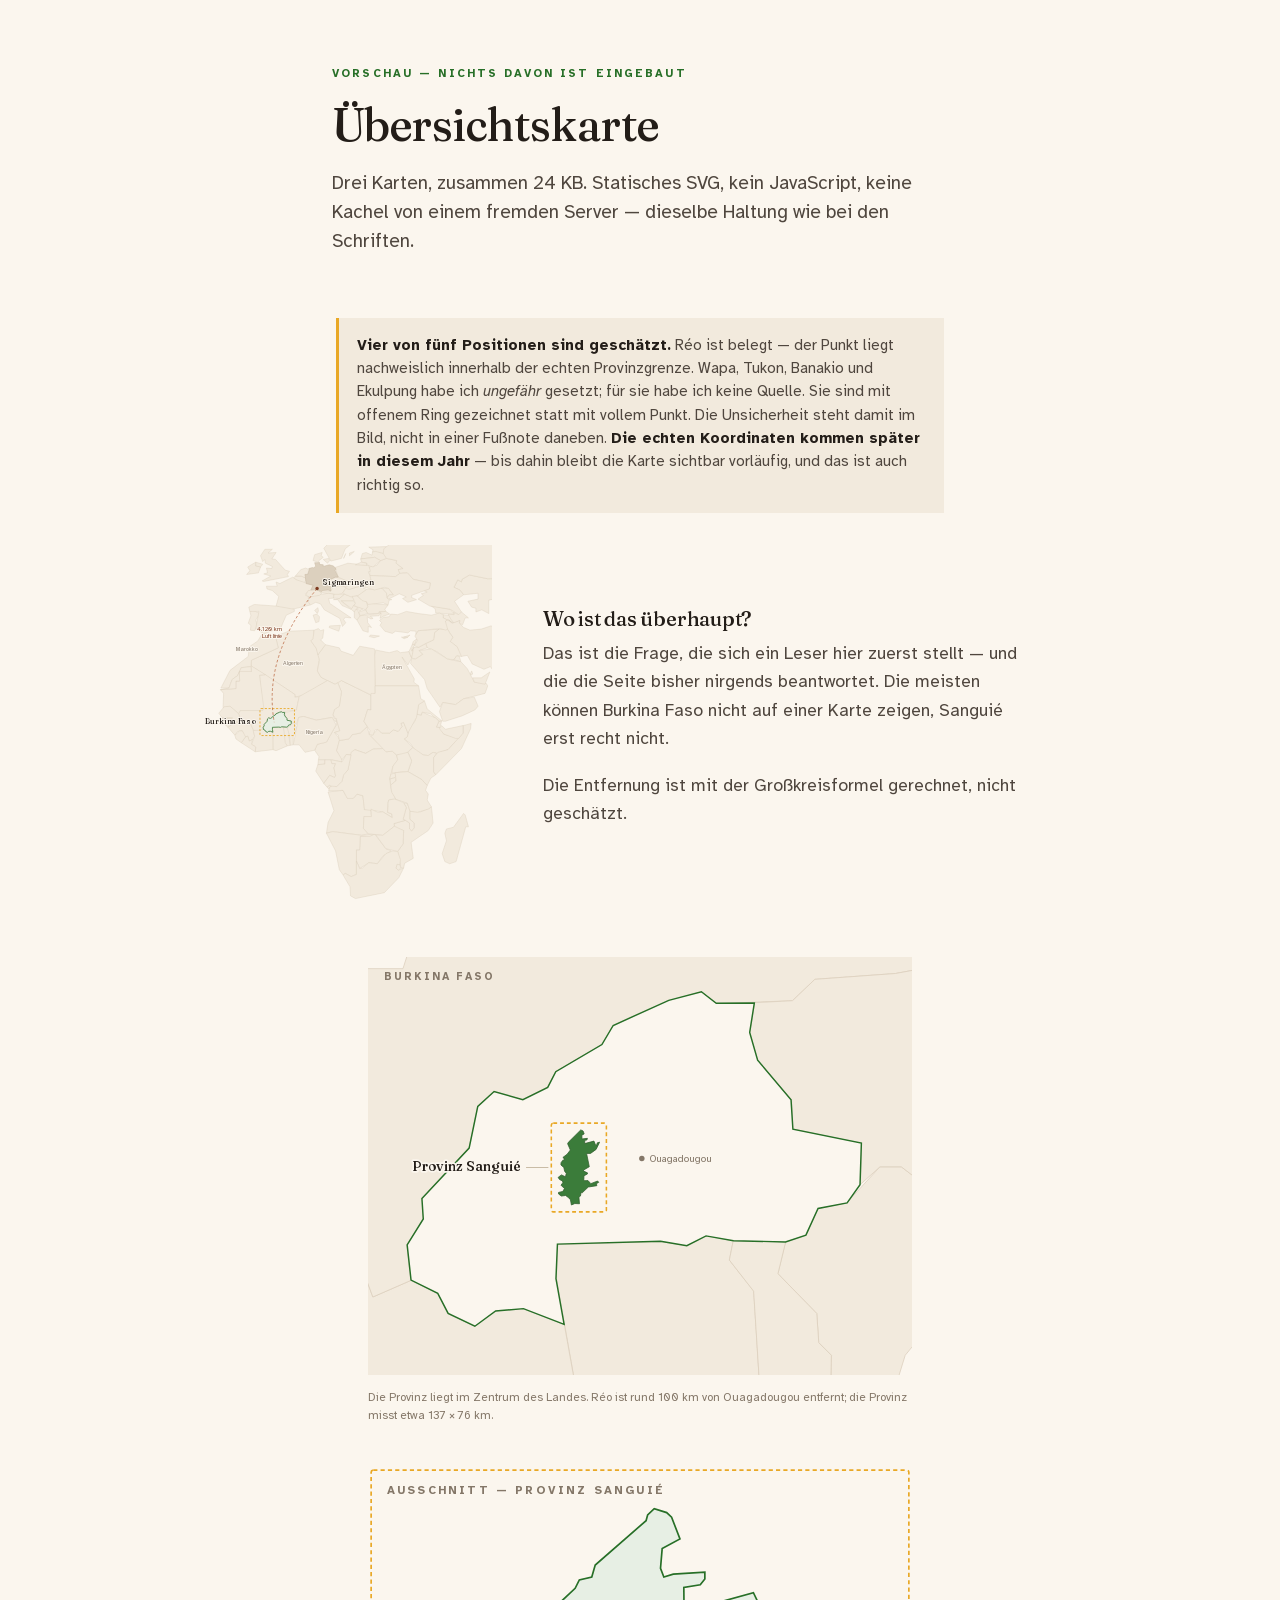
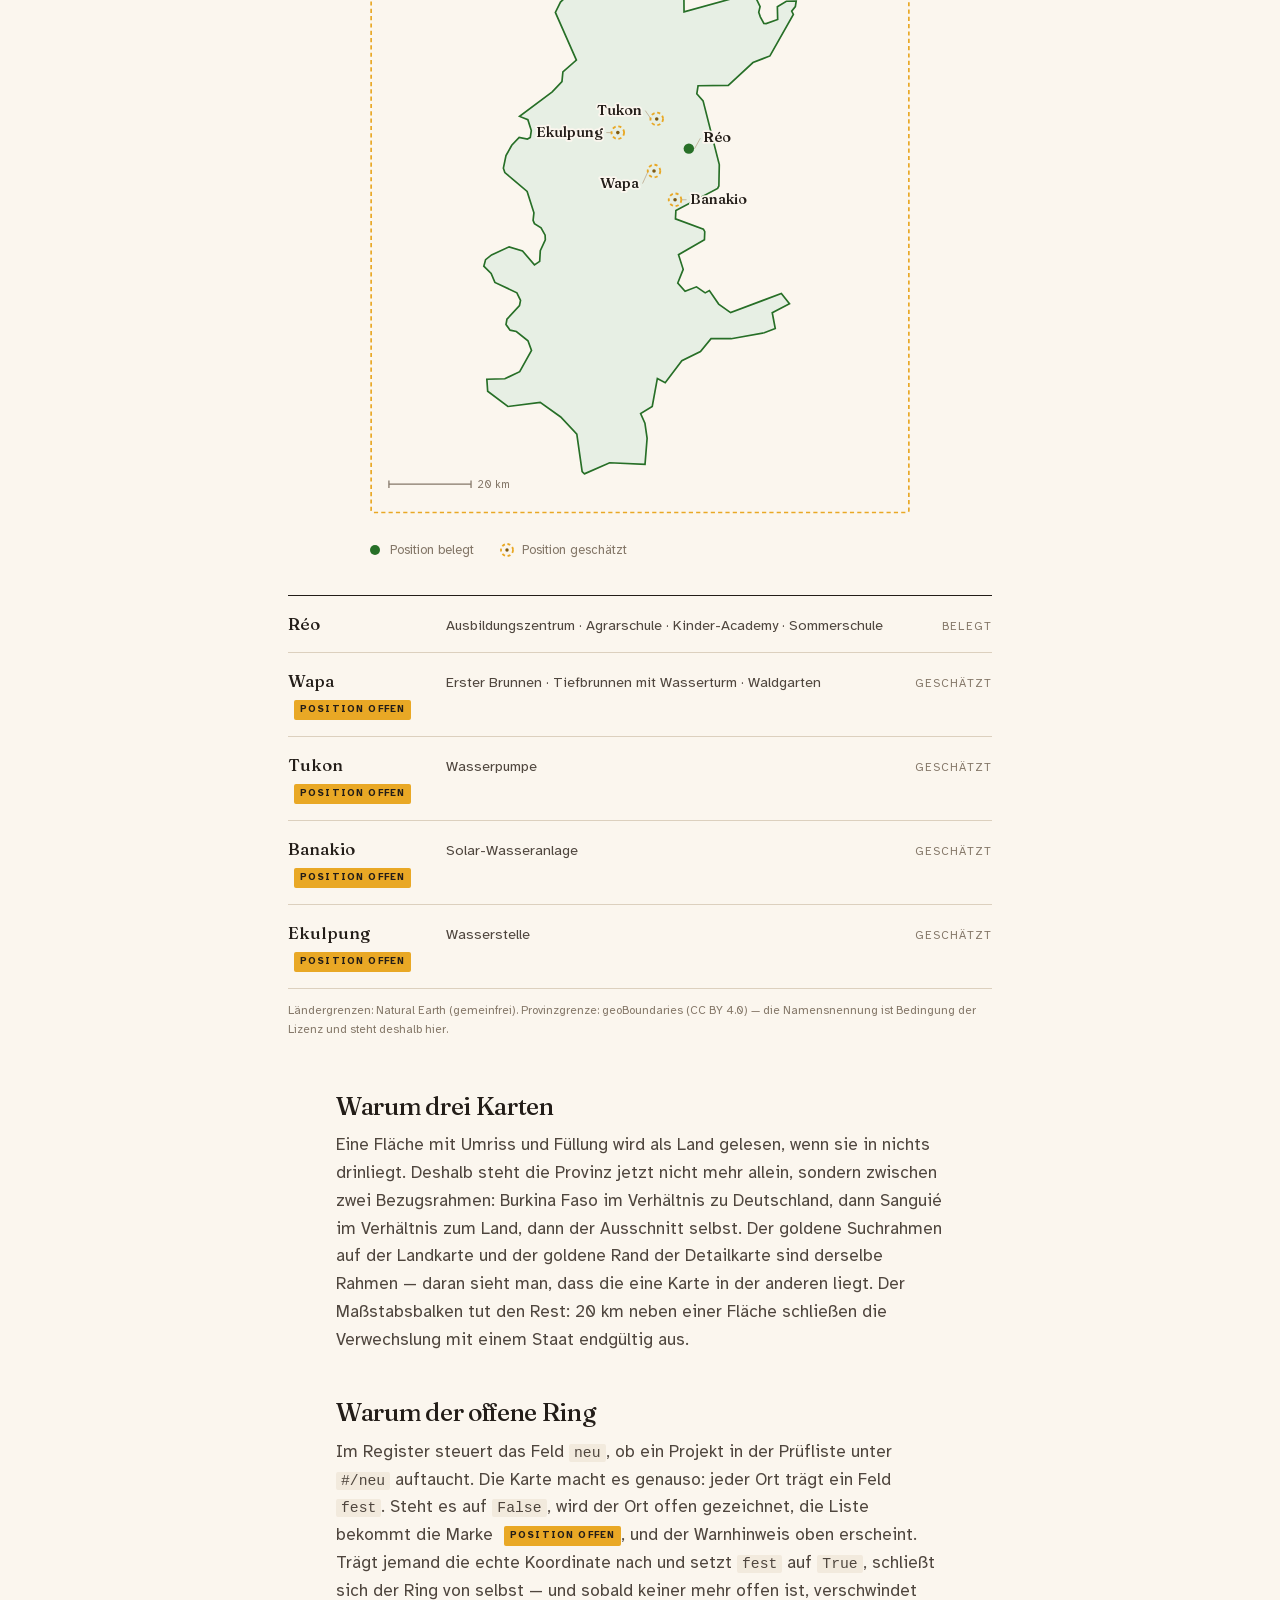
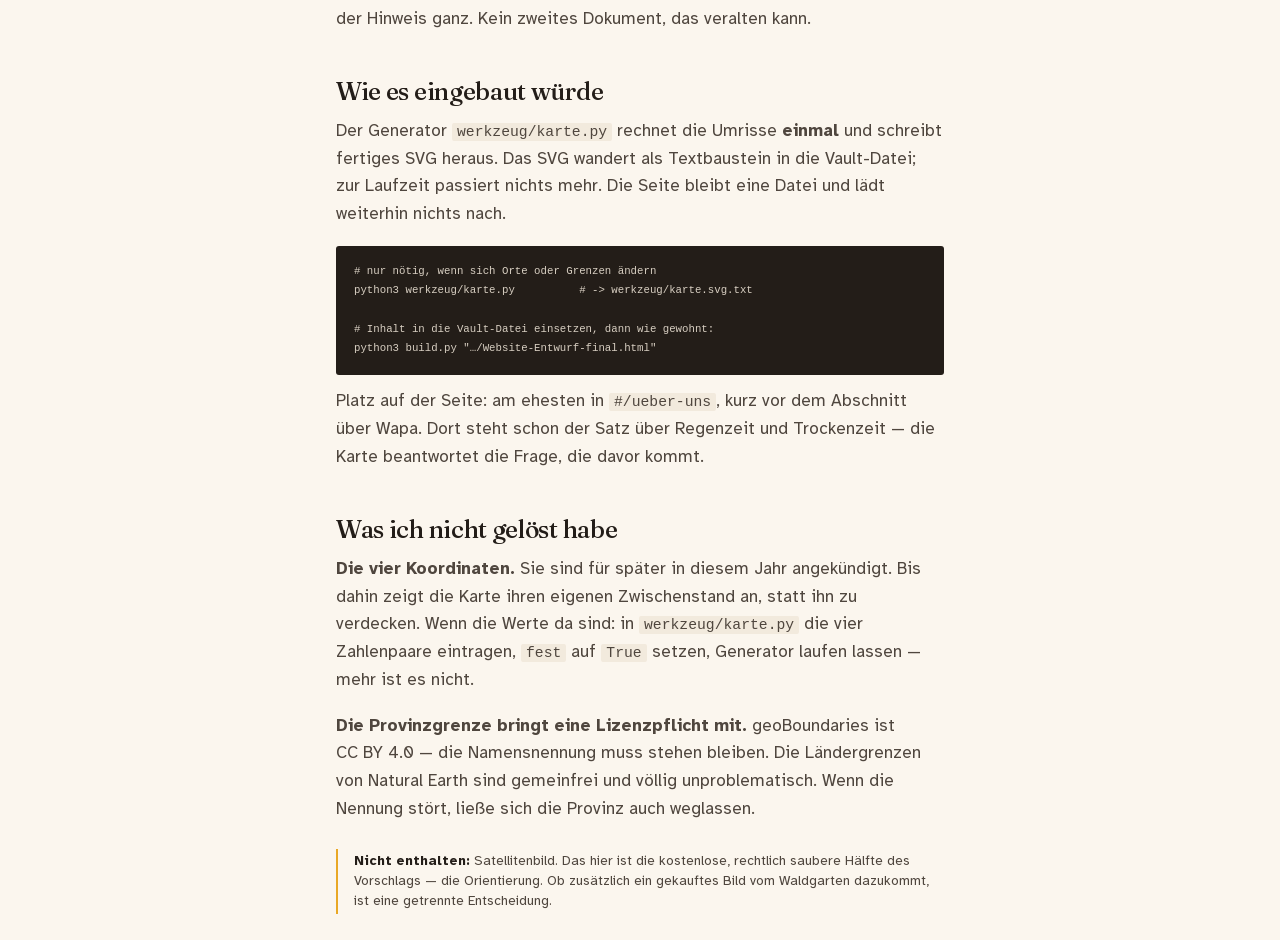
==== commit b0bc90fc: "Karte: ganz Afrika als Bezugsrahmen, Banakio richtiggestellt Die Übersichtskarte zeigt jetzt den gan" ====
--- a/vorschau-karte.html
+++ b/vorschau-karte.html
@@ -110,7 +110,7 @@
 <div class="kopf"><div class="wrap" style="max-width:44rem;margin-inline:auto">
   <span class="kt gruen">Vorschau — nichts davon ist eingebaut</span>
   <h1 style="font-size:clamp(2rem,3.8vw,2.9rem);font-family:var(--d)">Übersichtskarte</h1>
-  <p class="lede">Drei Karten, zusammen 12,5&nbsp;KB. Statisches SVG, kein JavaScript,
+  <p class="lede">Drei Karten, zusammen 24&nbsp;KB. Statisches SVG, kein JavaScript,
   keine Kachel von einem fremden Server — dieselbe Haltung wie bei den Schriften.</p>
 </div></div>
 
@@ -119,15 +119,17 @@
   <div class="artikel">
     <div class="hinweis">
       <b>Vier von fünf Positionen sind geschätzt.</b> Réo ist belegt — der Punkt
-      liegt nachweislich innerhalb der echten Provinzgrenze. Wapa, Tukon, Bankio
+      liegt nachweislich innerhalb der echten Provinzgrenze. Wapa, Tukon, Banakio
       und Ekulpung habe ich <i>ungefähr</i> gesetzt; für sie habe ich keine Quelle.
       Sie sind mit offenem Ring gezeichnet statt mit vollem Punkt. Die Unsicherheit
-      steht damit im Bild, nicht in einer Fußnote daneben.
+      steht damit im Bild, nicht in einer Fußnote daneben. <b>Die echten
+      Koordinaten kommen später in diesem Jahr</b> — bis dahin bleibt die Karte
+      sichtbar vorläufig, und das ist auch richtig so.
     </div>
   </div>
 
   <div class="paar">
-    <div><svg class="karte" viewBox="0 0 430 580" role="img" aria-label="Karte"><path d="M76.5 452.1L79.6 450.2L81.1 444.0L84.0 443.7L90.4 446.7L95.6 444.6L99.1 445.3L100.5 442.9L137.1 442.8L139.1 435.4L137.5 434.1L128.7 343.1L142.7 343.0L204.3 388.9L206.4 393.9L216.3 398.6L216.4 405.3L226.6 404.3L226.6 428.6L221.6 435.6L220.8 442.1L200.3 444.7L196.9 448.4L185.2 448.9L182.9 446.9L177.9 448.4L169.4 452.7L167.6 456.0L160.5 460.7L159.3 463.4L155.5 465.6L151.1 464.2L148.6 466.7L147.2 474.0L140.0 482.7L140.2 486.3L137.7 490.7L138.3 496.9L132.4 499.8L131.0 495.2L126.8 496.2L125.1 499.3L118.1 499.2L115.5 497.6L114.3 498.6L111.5 495.6L112.0 492.4L110.9 491.2L108.9 492.2L109.3 488.8L111.2 486.1L104.3 476.4L102.5 476.2L94.8 481.3L90.9 480.5L86.9 477.5L83.1 478.9L82.2 467.7L78.8 464.7L77.0 458.7L76.5 452.1Z" class="k-land"/><path d="M207.3 480.3L207.5 473.1L197.0 470.7L196.7 465.6L191.5 458.7L190.3 453.9L191.0 448.8L196.9 448.4L200.3 444.7L220.8 442.1L221.6 435.6L226.6 428.6L226.6 404.3L239.4 399.6L265.9 378.9L297.1 358.8L311.6 363.3L316.7 369.1L323.2 365.2L325.4 381.6L328.8 384.3L329.0 387.7L332.8 391.3L330.8 395.8L327.3 417.2L326.8 430.9L315.1 440.9L311.2 454.7L315.0 458.7L315.0 465.4L320.8 465.7L319.9 470.6L317.3 471.2L317.0 474.6L315.3 474.8L309.2 463.3L307.0 462.9L299.9 468.8L292.8 465.7L287.9 465.1L285.3 466.6L279.9 466.2L274.6 470.7L269.9 471.0L258.9 465.5L254.5 468.1L249.9 467.9L246.4 464.0L237.3 460.0L227.5 461.3L225.1 463.6L223.8 469.6L221.2 473.9L220.6 483.3L213.6 477.2L210.3 477.2L207.3 480.3Z" class="k-land"/><path d="M197.3 543.7L169.7 556.5L161.6 553.5L162.0 549.4L158.0 540.3L160.4 528.4L164.2 519.5L160.6 496.6L160.8 490.6L180.7 490.9L183.6 489.2L187.8 490.0L187.2 493.3L191.0 498.8L191.8 514.7L194.1 518.6L192.1 528.0L192.8 533.3L197.3 543.7Z" class="k-land"/><path d="M161.6 553.5L157.4 553.6L151.0 551.6L145.2 551.7L134.4 553.5L119.0 560.4L117.2 560.2L117.9 551.5L118.8 550.2L118.5 546.0L114.7 541.6L111.8 540.9L109.1 538.0L111.1 533.3L110.2 528.2L110.6 525.2L112.0 525.1L112.6 520.5L111.9 518.5L112.8 517.0L116.1 515.8L111.8 503.0L112.5 499.4L115.5 497.6L118.1 499.2L125.1 499.3L126.8 496.2L131.0 495.2L132.4 499.8L138.3 496.9L142.4 499.2L144.0 502.6L148.1 504.9L151.3 502.2L155.6 501.8L161.8 504.5L164.2 519.5L160.4 528.4L158.0 540.3L162.0 549.4L161.6 553.5Z" class="k-land"/><path d="M204.6 541.4L197.3 543.7L192.8 533.3L192.1 528.0L194.1 518.6L191.8 514.7L191.0 498.8L187.2 493.3L187.8 490.0L195.8 490.3L194.7 495.8L200.6 502.6L201.0 507.8L202.8 510.0L202.4 534.2L204.6 541.4Z" class="k-land"/><path d="M212.2 540.2L204.6 541.4L202.4 534.2L202.8 510.0L201.0 507.8L200.6 502.6L194.7 495.8L195.8 490.3L199.0 489.1L200.8 484.5L205.3 483.5L210.3 477.2L213.6 477.2L220.6 483.3L220.2 486.8L222.3 493.0L220.5 497.3L221.4 500.1L214.2 509.9L212.5 516.5L212.2 540.2Z" class="k-land"/><path d="M278.2 26.7L278.3 30.8L287.6 33.2L287.5 37.0L296.7 35.0L301.9 32.1L312.2 36.3L316.5 39.6L318.6 45.0L316.1 47.8L319.4 51.6L321.6 57.2L320.9 60.8L324.7 67.6L320.6 68.7L318.2 67.5L315.9 69.5L299.3 76.4L301.9 84.0L311.7 91.1L308.5 95.9L305.2 97.3L306.5 104.1L305.7 105.9L302.8 103.8L298.4 103.4L291.9 105.3L283.9 104.9L282.6 107.7L277.9 104.7L275.2 105.3L265.4 102.1L263.5 104.4L255.8 104.3L256.9 96.8L261.5 89.6L248.4 87.6L244.1 84.9L244.6 80.3L242.8 77.9L243.8 70.8L242.3 59.7L247.8 59.7L250.1 55.7L252.3 46.1L250.6 42.5L252.4 40.3L260.1 39.7L261.7 42.1L267.9 36.9L265.9 32.9L265.4 26.9L272.3 28.3L278.2 26.7Z" class="k-de"/><path d="M161.8 504.5L155.6 501.8L151.3 502.2L148.1 504.9L144.0 502.6L142.4 499.2L138.3 496.9L137.7 490.7L140.2 486.3L140.0 482.7L147.2 474.0L148.6 466.7L151.1 464.2L155.5 465.6L159.3 463.4L160.5 460.7L167.6 456.0L169.4 452.7L177.9 448.4L182.9 446.9L185.2 448.9L191.0 448.8L190.3 453.9L191.5 458.7L196.7 465.6L197.0 470.7L207.5 473.1L207.3 480.3L205.3 483.5L200.8 484.5L199.0 489.1L195.8 490.3L187.8 490.0L183.6 489.2L180.7 490.9L176.6 490.1L160.8 490.6L160.6 496.6L161.8 504.5Z" class="k-bf"/><path d="M271.7 99.4Q132.4 287.9 165.1 476.4" class="k-bogen"/><circle cx="271.7" cy="99.4" r="3.4" class="k-pkt-de"/><circle cx="165.1" cy="476.4" r="4" class="k-pkt"/><text x="281.7" y="103.4" class="k-ort halo">Sigmaringen</text><text x="176.1" y="480.4" class="k-ort halo">Réo · Wapa</text><text x="161.1" y="510.4" class="k-land-be halo" text-anchor="middle">Burkina Faso</text><text x="127.4" y="287.9" class="k-mass halo" text-anchor="end">4.120 km</text><text x="127.4" y="301.9" class="k-mass halo" text-anchor="end">Luftlinie</text></svg></div>
+    <div><svg class="karte" viewBox="0 0 560 680" role="img" aria-label="Karte"><path d="M311 125L314 134L308 140L303 136L303 122L306 119L311 125Z" class="k-land"/><path d="M253 253L209 280L192 284L192 279L111 226L111 215L161 192L156 171L162 168L180 161L228 159L226 175L222 179L232 193L238 211L234 235L241 247L253 253Z" class="k-land"/><path d="M282 458L290 473L301 473L308 465L319 468L322 494L334 493L335 507L321 507L320 529L329 539L317 542L263 535L251 538L254 518L265 496L254 461L282 458ZM256 456L252 452L257 448L259 450L256 456Z" class="k-land"/><path d="M469 130L483 132L489 146L469 136L469 130Z" class="k-land"/><path d="M287 81L280 91L271 93L235 88L238 85L259 86L264 76L283 76L287 81Z" class="k-land"/><path d="M479 139L486 146L479 139ZM495 129L503 125L516 136L510 136L505 149L499 146L500 141L489 146L483 138L478 129L489 130L488 125L495 129Z" class="k-land"/><path d="M331 41L345 38L352 29L363 25L382 29L381 34L394 44L385 46L388 53L380 59L332 57L331 41Z" class="k-land"/><path d="M193 58L204 58L213 62L212 67L209 71L200 68L189 62L193 58Z" class="k-land"/><path d="M189 373L183 374L182 353L176 344L190 331L196 342L189 357L189 373Z" class="k-land"/><path d="M301 104L305 109L298 119L278 104L301 104Z" class="k-land"/><path d="M346 546L362 567L372 571L356 581L346 595L330 593L313 604L307 590L307 569L313 569L314 544L342 540L346 546Z" class="k-land"/><path d="M326 108L366 112L360 120L362 124L349 125L349 128L328 128L324 121L328 115L326 108Z" class="k-land"/><path d="M371 448L369 437L379 434L381 440L371 448Z" class="k-land"/><path d="M260 401L236 401L237 395L229 383L234 372L251 368L269 336L270 327L276 347L266 350L276 363L270 384L279 396L280 405L260 401Z" class="k-land"/><path d="M275 365L293 362L299 354L314 351L327 339L331 354L358 380L338 381L324 389L304 382L297 392L288 391L280 401L270 384L275 365Z" class="k-land"/><path d="M270 327L263 317L266 307L275 301L279 274L272 257L279 253L334 280L334 308L328 307L321 329L327 339L314 351L299 354L293 362L275 365L273 355L266 350L276 347L270 327Z" class="k-land"/><path d="M299 96L303 101L301 104L278 104L297 120L280 113L272 102L264 102L275 100L284 92L299 96Z" class="k-land"/><path d="M403 172L396 175L391 172L403 172Z" class="k-land"/><path d="M287 78L275 75L269 78L254 66L268 60L291 65L300 71L287 78Z" class="k-land"/><path d="M382 392L384 401L375 413L369 437L372 458L381 475L369 475L365 481L365 499L373 502L374 509L356 498L322 494L319 468L308 465L301 473L290 473L282 458L255 459L257 452L264 448L270 451L280 441L283 429L291 420L297 387L304 382L324 389L338 381L358 380L362 386L374 385L382 392Z" class="k-land"/><path d="M257 29L253 34L245 27L255 25L257 29ZM245 23L236 30L238 33L226 29L229 18L243 14L241 20L245 23Z" class="k-land"/><path d="M466 328L463 341L456 340L461 329L466 328Z" class="k-land"/><path d="M410 211L403 224L392 209L415 250L414 256L423 263L342 263L340 207L343 196L368 201L383 197L389 201L405 199L410 211Z" class="k-land"/><path d="M235 410L236 401L248 401L248 409L235 410Z" class="k-land"/><path d="M461 329L445 315L430 312L428 318L420 316L423 298L434 291L439 306L466 328L461 329Z" class="k-land"/><path d="M337 13L338 9L330 4L363 3L357 16L337 13Z" class="k-land"/><path d="M430 312L455 323L461 329L456 340L463 341L470 353L498 361L478 382L457 389L450 387L441 393L432 392L418 386L408 371L396 362L402 358L405 343L416 329L420 316L428 318L430 312Z" class="k-land"/><path d="M236 123L234 128L229 122L235 117L236 123ZM195 65L226 75L222 84L212 91L217 96L221 112L183 121L160 116L157 114L162 96L150 85L140 82L139 77L159 77L157 69L164 72L188 60L195 65Z" class="k-land"/><path d="M246 445L231 422L235 410L248 409L248 401L259 401L261 408L268 408L265 416L268 431L266 434L257 430L246 445Z" class="k-land"/><path d="M55 325L65 320L76 323L55 325Z" class="k-land"/><path d="M455 127L454 119L445 113L482 120L490 129L455 127Z" class="k-land"/><path d="M178 375L157 384L151 382L150 340L171 340L178 375Z" class="k-land"/><path d="M333 168L350 170L340 173L331 171L333 168ZM353 127L349 132L333 133L338 137L334 138L327 134L328 145L335 154L329 152L329 163L319 160L308 140L314 132L353 127Z" class="k-land"/><path d="M113 363L107 366L104 357L98 359L94 347L85 348L80 355L67 340L76 334L77 329L101 334L108 331L115 346L117 357L113 363Z" class="k-land"/><path d="M67 340L56 330L77 329L76 334L67 340Z" class="k-land"/><path d="M281 90L287 81L293 83L313 77L326 83L314 94L297 97L281 90Z" class="k-land"/><path d="M540 157L558 151L589 162L585 187L594 202L587 209L600 220L604 230L594 234L592 242L564 237L557 227L545 232L523 222L514 206L503 208L499 204L495 190L482 180L487 172L473 152L473 142L477 140L486 146L500 141L499 146L507 154L519 159L540 157Z" class="k-land"/><path d="M482 166L487 172L482 180L495 190L503 208L494 207L489 214L477 213L457 199L439 192L436 184L451 177L453 163L461 157L477 157L482 166Z" class="k-land"/><path d="M128 41L124 52L102 55L108 48L104 41L119 32L119 39L128 41Z" class="k-land"/><path d="M415 188L410 194L413 200L410 211L405 199L411 186L416 185L415 188Z" class="k-land"/><path d="M277 150L274 161L256 154L257 151L277 150ZM233 129L238 134L237 143L231 145L226 131L233 129ZM255 90L265 92L266 99L255 100L257 109L297 136L286 135L283 139L287 145L281 152L276 137L247 121L240 110L231 107L221 112L218 108L217 96L255 90Z" class="k-land"/><path d="M151 382L118 386L119 377L111 372L117 357L114 346L128 343L151 349L151 382Z" class="k-land"/><path d="M414 191L423 191L436 184L439 192L424 197L431 204L417 213L410 211L414 191Z" class="k-land"/><path d="M657 122L638 133L627 129L623 117L615 112L595 113L571 99L554 103L554 128L541 121L530 125L530 118L522 116L515 105L534 101L534 90L507 93L500 84L489 79L496 65L503 69L504 64L518 56L552 63L591 62L592 59L581 54L593 47L588 42L591 40L644 30L656 32L658 39L674 40L673 43L697 36L695 39L719 62L722 58L742 60L769 73L758 79L754 89L740 86L735 99L718 103L724 115L720 121L679 115L674 120L663 118L657 122Z" class="k-land"/><path d="M451 423L455 429L446 435L439 449L429 438L403 423L410 403L403 387L412 378L432 392L441 393L450 387L457 389L451 397L451 423Z" class="k-land"/><path d="M313 123L308 120L313 115L320 119L313 123Z" class="k-land"/><path d="M499 208L502 218L489 214L494 207L499 208Z" class="k-land"/><path d="M315 26L318 16L325 14L336 19L337 13L343 12L361 17L363 25L352 29L341 23L315 26Z" class="k-land"/><path d="M416 185L411 186L413 180L420 175L416 185Z" class="k-land"/><path d="M369 619L371 621L363 630L355 625L363 618L369 619Z" class="k-land"/><path d="M118 386L92 369L100 358L104 357L107 366L113 363L111 372L119 377L118 386Z" class="k-land"/><path d="M272 257L267 260L241 247L234 235L238 215L235 205L249 186L275 192L278 198L301 206L313 189L341 194L342 277L334 280L279 253L272 257Z" class="k-land"/><path d="M326 38L326 34L316 32L315 26L341 23L352 29L338 41L326 38Z" class="k-land"/><path d="M311 125L324 121L328 128L314 132L311 125Z" class="k-land"/><path d="M510 504L516 526L511 526L493 591L481 595L472 591L467 576L475 552L472 538L475 530L488 527L507 501L510 504Z" class="k-land"/><path d="M407 497L407 512L415 519L415 528L410 534L406 530L406 519L394 512L400 490L395 481L402 482L407 497Z" class="k-land"/><path d="M87 315L90 309L132 309L126 243L137 242L192 279L192 284L200 283L195 308L163 312L143 323L129 346L115 346L108 331L92 332L87 315Z" class="k-land"/><path d="M87 315L71 301L58 304L59 277L53 270L82 268L82 254L89 254L88 236L111 236L111 226L137 242L126 243L134 304L132 309L90 309L87 315Z" class="k-land"/><path d="M353 80L367 81L376 93L368 93L364 99L363 90L353 80Z" class="k-land"/><path d="M306 120L303 125L297 120L302 113L310 117L306 120Z" class="k-land"/><path d="M135 167L156 171L161 192L111 215L110 227L92 229L85 244L75 251L69 267L54 267L71 234L105 208L107 190L123 179L130 167L135 167Z" class="k-land"/><path d="M407 497L427 498L447 489L450 519L441 533L409 555L413 585L397 594L395 603L390 603L384 572L394 558L395 533L378 528L377 520L398 514L406 519L406 530L410 534L415 528L415 519L407 512L407 497Z" class="k-land"/><path d="M282 616L275 606L268 571L251 538L263 535L317 542L342 539L332 544L314 544L313 569L307 569L307 615L297 619L286 613L282 616Z" class="k-land"/><path d="M212 43L219 46L216 55L211 55L213 62L204 58L193 58L203 46L212 43Z" class="k-land"/><path d="M185 333L185 329L177 327L173 313L195 308L200 283L253 253L267 260L272 257L279 274L275 301L266 307L263 317L266 324L270 324L268 330L260 322L232 327L208 320L199 322L195 335L190 331L185 333Z" class="k-land"/><path d="M229 383L211 387L200 373L189 373L199 322L208 320L232 327L262 322L269 336L251 368L234 372L229 383Z" class="k-land"/><path d="M395 172L407 168L403 172L395 172Z" class="k-land"/><path d="M273 60L267 42L291 34L330 38L333 49L329 50L335 63L325 71L326 75L300 72L273 60Z" class="k-land"/><path d="M108 124L114 122L127 128L119 140L122 151L117 160L109 159L110 150L105 146L110 132L108 124Z" class="k-land"/><path d="M518 244L522 235L524 241L518 244Z" class="k-land"/><path d="M313 100L326 106L328 115L324 121L302 113L305 109L299 96L309 95L313 100Z" class="k-land"/><path d="M259 450L257 448L252 452L246 445L257 430L266 434L268 431L265 416L268 408L261 408L260 401L280 405L288 391L297 392L291 420L283 429L280 441L270 451L259 450Z" class="k-land"/><path d="M326 83L355 81L363 90L364 99L373 102L368 103L366 112L357 108L328 111L326 106L318 104L309 95L326 83Z" class="k-land"/><path d="M1154 63L1161 75L1151 73L1147 83L1153 95L1148 91L1144 96L1141 45L1148 37L1154 63ZM326 38L305 37L316 32L326 34L326 38ZM-1029 -48L-1024 -46L-1026 -51L-1007 -50L-994 -44L-1012 -40L-1014 -32L-1051 -40L-1054 -45L-1062 -43L-1059 -40L-1063 -37L-1063 -65L-1028 -52L-1029 -48ZM1403 -78L1395 -79L1403 -82L1403 -78ZM-1054 -78L-1063 -78L-1063 -82L-1046 -81L-1054 -78ZM1154 -94L1129 -95L1144 -99L1154 -94ZM1203 -107L1171 -108L1203 -107ZM1164 -111L1159 -105L1122 -104L1109 -108L1121 -115L1164 -111ZM565 -77L538 -77L524 -82L530 -91L543 -97L537 -98L553 -104L551 -107L589 -115L637 -120L642 -117L571 -102L550 -88L551 -82L565 -77ZM903 -120L905 -117L931 -119L952 -113L920 -101L945 -99L948 -95L962 -98L1014 -92L1015 -98L1040 -97L1051 -93L1054 -88L1050 -86L1070 -77L1076 -85L1129 -82L1124 -89L1133 -92L1195 -87L1218 -78L1260 -78L1265 -75L1264 -70L1273 -68L1320 -69L1332 -63L1341 -65L1335 -69L1338 -72L1403 -65L1403 -37L1386 -34L1399 -23L1398 -18L1385 -20L1360 -13L1337 -1L1327 -6L1310 -0L1291 -1L1280 10L1288 15L1287 25L1281 25L1278 31L1281 34L1269 38L1267 45L1256 47L1254 54L1244 61L1235 30L1238 21L1245 13L1255 12L1292 -10L1297 -20L1289 -19L1267 -6L1262 -14L1244 -12L1227 -0L1233 4L1207 7L1207 2L1196 0L1145 5L1096 35L1117 42L1129 39L1139 46L1139 52L1130 79L1094 114L1085 118L1077 115L1066 122L1068 103L1082 102L1095 78L1068 83L1057 72L1045 70L1033 48L1017 44L994 49L998 54L988 67L978 71L954 66L928 74L914 73L903 66L881 67L871 64L870 59L848 54L837 70L802 62L769 73L742 60L722 58L719 62L695 39L697 36L673 43L674 40L658 39L656 32L644 30L591 40L588 42L593 47L581 54L592 59L591 62L552 63L518 56L504 64L503 69L496 65L489 79L500 84L507 93L490 105L503 125L498 130L482 120L444 114L422 101L432 94L428 91L439 88L432 85L443 82L445 71L413 64L402 52L388 53L385 46L394 44L381 34L382 29L363 25L357 16L358 7L370 -2L363 -5L386 -22L376 -27L379 -31L373 -36L377 -42L369 -50L376 -56L365 -60L366 -65L391 -71L452 -54L452 -49L433 -44L398 -48L409 -43L410 -33L424 -29L421 -35L425 -38L442 -34L447 -35L443 -40L459 -47L471 -44L475 -49L468 -62L487 -60L491 -56L482 -55L483 -51L488 -48L538 -64L544 -63L537 -59L573 -64L581 -60L589 -64L582 -68L585 -71L640 -58L644 -62L629 -68L627 -79L650 -93L668 -91L669 -87L663 -82L669 -74L667 -65L675 -61L659 -46L667 -45L685 -56L681 -60L684 -65L675 -69L680 -76L671 -82L683 -87L682 -92L689 -88L686 -81L693 -80L690 -85L702 -88L729 -84L722 -97L765 -99L760 -103L768 -107L861 -117L885 -125L897 -123L888 -121L903 -120ZM890 -130L852 -127L870 -137L892 -133L890 -130ZM521 -145L496 -142L489 -143L493 -145L478 -146L521 -145ZM855 -134L821 -135L795 -144L828 -150L857 -140L855 -134Z" class="k-land"/><path d="M379 425L381 433L369 437L371 428L379 425Z" class="k-land"/><path d="M463 303L439 268L434 251L408 221L410 212L417 213L431 204L424 197L447 194L477 213L502 218L514 231L527 256L549 258L552 263L547 277L507 287L492 298L468 294L463 303Z" class="k-land"/><path d="M56 322L50 314L60 302L71 301L87 315L92 330L56 330L55 325L76 323L56 322Z" class="k-land"/><path d="M92 369L82 362L80 355L89 347L94 347L100 358L92 369Z" class="k-land"/><path d="M300 71L325 74L320 80L313 77L293 83L286 79L300 71Z" class="k-land"/><path d="M265 92L284 92L275 100L264 99L265 92Z" class="k-land"/><path d="M511 336L521 333L520 343L503 380L455 429L451 423L451 397L459 387L478 382L506 351L506 337L511 336Z" class="k-land"/><path d="M506 351L498 361L492 361L470 353L462 343L466 337L473 344L506 337L506 351Z" class="k-land"/><path d="M386 621L359 649L305 660L296 655L295 638L282 616L286 613L297 619L307 615L307 590L313 604L318 603L330 593L346 595L362 576L375 571L384 572L389 587L388 597L383 596L381 603L385 607L395 603L386 621Z" class="k-land"/><path d="M403 351L402 358L396 362L412 378L399 390L389 392L382 392L374 385L362 386L334 357L347 344L354 351L369 351L376 345L385 348L392 339L390 333L395 331L403 351Z" class="k-land"/><path d="M108 124L106 116L116 111L157 114L191 120L191 124L176 131L166 154L134 166L119 156L125 124L108 124Z" class="k-land"/><path d="M403 351L395 331L390 333L392 339L385 348L376 345L369 351L354 351L347 344L342 345L338 355L331 354L332 346L321 329L328 307L334 308L334 277L342 277L342 263L423 263L427 287L434 291L423 298L419 322L403 351Z" class="k-land"/><path d="M390 603L385 607L381 603L383 596L388 597L390 603Z" class="k-land"/><path d="M322 -42L316 -37L317 -33L293 -21L288 -11L299 -3L286 7L279 25L259 30L246 6L255 -3L257 -11L252 -24L257 -30L263 -30L263 -35L285 -58L307 -61L308 -65L332 -57L334 -44L322 -42ZM287 16L283 25L287 16ZM303 12L294 20L294 15L303 12Z" class="k-land"/><path d="M236 85L242 90L238 94L220 97L212 94L217 85L236 85Z" class="k-land"/><path d="M436 184L423 191L415 188L421 178L416 170L422 160L461 157L453 163L451 177L436 184Z" class="k-land"/><path d="M183 374L178 375L174 369L171 340L177 340L180 348L183 374Z" class="k-land"/><path d="M235 205L232 193L222 179L226 175L228 159L236 156L240 160L246 158L244 174L240 177L249 186L235 205Z" class="k-land"/><path d="M423 128L447 131L462 127L469 130L469 136L477 140L473 142L477 157L474 159L463 156L422 160L418 167L418 161L408 160L403 164L380 161L374 165L360 161L351 150L354 145L350 141L357 135L368 134L371 129L384 130L400 124L423 128ZM357 133L351 137L353 127L349 125L362 124L369 129L357 133Z" class="k-land"/><path d="M389 424L373 426L375 413L384 401L382 392L403 387L410 403L403 423L389 424Z" class="k-land"/><path d="M388 53L402 52L413 64L445 71L443 82L410 94L410 98L419 102L403 107L393 100L400 97L387 91L367 101L364 99L368 93L376 93L367 81L359 79L341 84L322 79L334 65L332 57L380 59L388 53Z" class="k-land"/><path d="M524 248L540 248L556 237L547 260L527 256L524 248Z" class="k-land"/><path d="M132 36L128 41L119 39L119 32L132 36ZM150 8L142 15L157 14L149 26L156 27L174 47L182 49L178 55L180 59L134 68L131 67L147 58L134 54L141 52L139 43L149 44L150 40L137 34L136 27L132 31L128 20L136 8L150 8Z" class="k-land"/><path d="M403 423L429 438L439 449L436 458L441 465L439 476L447 489L441 493L421 499L407 497L402 482L381 475L373 462L371 448L381 440L379 425L403 423Z" class="k-land"/><path d="M414 191L410 198L414 191Z" class="k-land"/><path d="M110 227L111 236L88 236L89 254L82 254L82 268L53 270L69 267L75 251L85 244L92 229L110 227Z" class="k-land"/><path d="M534 301L528 308L504 319L473 329L468 329L462 311L468 294L492 298L507 287L527 284L534 301Z" class="k-land"/><path d="M395 481L400 490L394 512L398 514L377 520L378 525L356 542L329 539L320 529L321 507L335 507L334 493L347 499L356 498L374 509L373 502L365 499L367 476L378 474L395 481Z" class="k-land"/><path d="M384 572L362 567L343 541L356 542L378 525L395 533L394 558L384 572Z" class="k-land"/><path d="M238 33L238 36L245 37L245 40L256 37L264 39L269 45L267 47L273 60L268 60L254 66L256 71L264 76L259 80L259 86L254 84L243 85L242 87L229 83L222 84L226 75L213 72L211 55L216 55L217 52L219 46L218 44L225 42L226 43L231 40L229 33L238 33Z" class="k-de"/><path d="M151.0 349.5L146.3 347.7L143.1 347.9L140.7 349.7L137.6 348.2L136.5 345.9L133.4 344.4L132.9 340.3L134.8 337.4L134.6 335.0L140.1 329.2L141.1 324.4L142.9 322.7L146.3 323.7L149.1 322.3L150.1 320.5L155.4 317.3L156.7 315.2L163.1 312.3L166.9 311.3L168.6 312.6L173.0 312.6L172.4 316.0L173.3 319.1L177.2 323.7L177.4 327.1L185.3 328.7L185.2 333.4L183.7 335.5L180.3 336.2L178.9 339.2L176.6 340.0L167.4 339.3L165.2 340.4L162.1 339.9L150.2 340.3L150.1 344.2L151.0 349.5Z" class="k-bf"/><rect x="126.9" y="305.3" width="64.4" height="50.4" rx="2" class="k-rahmen"/><text x="123.1" y="197.6" class="k-neben halo" text-anchor="end">Marokko</text><text x="188.2" y="224.9" class="k-neben halo" text-anchor="middle">Algerien</text><text x="372.5" y="231.8" class="k-neben halo" text-anchor="middle">Ägypten</text><text x="227.9" y="351.9" class="k-neben halo" text-anchor="middle">Nigeria</text><path d="M233.5 81.2Q131.5 206.0 153.5 330.8" class="k-bogen"/><circle cx="233.5" cy="81.2" r="3.2" class="k-pkt-de"/><text x="242.5" y="75.2" class="k-ort halo">Sigmaringen</text><text x="118.9" y="334.5" class="k-ort halo" text-anchor="end">Burkina Faso</text><text x="168.9" y="161.1" class="k-mass halo" text-anchor="end">4.120 km</text><text x="168.9" y="174.1" class="k-mass halo" text-anchor="end">Luftlinie</text></svg></div>
     <div class="text">
       <h3>Wo ist das überhaupt?</h3>
       <p>Das ist die Frage, die sich ein Leser hier zuerst stellt — und die die
@@ -137,11 +139,11 @@
     </div>
   </div>
 
-  <div class="mitte" style="margin-bottom:2.6rem"><svg class="karte" viewBox="0 0 560 430" role="img" aria-label="Karte"><path d="M-369.5 66.9L-348.9 55.5L-338.6 18.6L-319.2 17.2L-276.5 34.6L-242.0 22.2L-218.4 26.4L-209.2 12.5L36.2 11.5L49.8 -32.3L39.2 -40.0L-19.9 -580.1L73.7 -581.2L486.3 -308.2L500.8 -278.8L567.2 -250.8L567.9 -211.0L635.7 -217.1L635.9 -73.0L602.5 -31.2L597.3 7.4L542.9 17.3L459.5 22.7L436.9 44.9L358.5 47.7L343.2 35.7L309.6 44.6L252.4 70.5L240.8 90.1L193.3 118.1L185.0 134.2L159.4 146.9L129.8 138.5L113.0 153.8L104.1 196.7L55.5 248.5L56.9 269.7L40.3 296.3L44.3 332.6L4.8 349.8L-4.7 323.0L-22.3 330.1L-32.9 328.8L-44.1 347.1L-91.3 346.6L-108.3 337.2L-116.2 342.9L-134.9 324.8L-131.7 306.2L-139.3 298.9L-152.3 305.1L-150.0 284.7L-137.4 268.6L-162.5 242.4L-169.8 225.1L-183.4 211.4L-195.6 209.7L-230.0 226.9L-246.8 240.4L-273.0 235.4L-290.0 219.5L-300.1 217.4L-316.1 225.8L-325.8 225.8L-329.3 202.9L-326.5 183.4L-331.7 159.2L-354.6 141.7L-366.6 105.8L-369.5 66.9Z" class="k-land"/><path d="M506.5 234.4L507.9 191.5L437.4 177.3L435.5 147.1L401.1 106.2L392.9 77.7L397.7 47.4L436.9 44.9L459.5 22.7L542.9 17.3L597.3 7.4L602.5 -31.2L635.9 -73.0L635.7 -217.1L722.0 -245.0L899.0 -367.9L1108.5 -487.2L1205.3 -460.2L1239.7 -425.8L1282.9 -449.1L1297.9 -351.8L1320.8 -335.6L1321.8 -315.7L1347.3 -294.2L1334.0 -267.3L1310.4 -140.3L1307.2 -58.9L1229.2 0.1L1202.8 82.5L1228.2 105.7L1228.1 146.0L1267.3 147.4L1261.2 176.9L1243.9 180.5L1242.0 200.4L1230.6 201.8L1189.2 133.3L1174.9 130.8L1127.0 165.7L1079.7 147.5L1046.8 143.8L1029.1 152.6L993.3 150.7L957.2 177.4L926.0 178.9L852.0 146.6L823.1 161.9L791.8 160.9L768.9 137.2L707.6 113.9L641.9 121.3L626.0 134.8L617.4 170.8L599.9 196.0L595.6 251.9L549.0 215.9L527.1 216.1L506.5 234.4Z" class="k-land"/><path d="M439.6 610.5L343.7 647.2L309.7 668.6L254.6 686.8L200.1 669.0L202.9 644.3L176.4 590.4L192.3 519.8L218.1 467.2L193.5 331.1L195.0 295.6L301.2 292.6L328.2 297.2L348.0 287.1L376.2 292.0L371.7 311.6L397.3 343.8L397.2 389.3L403.0 438.6L418.3 461.4L404.8 517.7L409.7 548.9L426.0 588.6L439.6 610.5Z" class="k-land"/><path d="M200.1 669.0L172.3 669.6L129.6 657.4L90.4 658.1L18.0 669.1L-85.0 710.1L-96.8 708.4L-92.1 656.9L-86.3 649.1L-88.1 624.4L-114.0 598.2L-133.5 594.0L-151.3 576.8L-138.0 549.0L-144.1 518.8L-141.3 500.6L-131.6 500.5L-128.0 473.2L-132.7 461.1L-126.9 452.4L-104.1 444.9L-119.3 394.8L-133.3 369.0L-128.4 347.7L-108.3 337.2L-91.3 346.6L-44.1 347.1L-32.9 328.8L-22.3 330.1L-4.7 323.0L4.8 349.8L44.3 332.6L71.8 346.2L82.5 366.9L110.0 380.1L131.4 364.4L160.0 362.0L201.9 378.2L218.1 467.2L192.3 519.8L176.4 590.4L202.9 644.3L200.1 669.0Z" class="k-land"/><path d="M488.8 597.2L439.6 610.5L426.0 588.6L409.7 548.9L404.8 517.7L418.3 461.4L403.0 438.6L397.2 389.3L397.3 343.8L371.7 311.6L376.2 292.0L429.8 293.4L422.0 326.3L461.9 366.7L464.2 397.4L476.6 410.3L473.8 554.0L488.8 597.2Z" class="k-land"/><path d="M539.4 589.9L488.8 597.2L473.8 554.0L476.6 410.3L464.2 397.4L461.9 366.7L422.0 326.3L429.8 293.4L450.8 286.3L463.3 258.9L493.2 253.1L506.5 234.4L527.1 216.1L549.0 215.9L595.6 251.9L593.2 272.7L607.0 309.8L594.9 335.0L601.4 351.8L552.9 409.8L541.3 449.2L539.4 589.9Z" class="k-land"/><path d="M201.9 378.2L160.0 362.0L131.4 364.4L110.0 380.1L82.5 366.9L71.8 346.2L44.3 332.6L40.3 296.3L56.9 269.7L55.5 248.5L104.1 196.7L113.0 153.8L129.8 138.5L159.4 146.9L185.0 134.2L193.3 118.1L240.8 90.1L252.4 70.5L309.6 44.6L343.2 35.7L358.5 47.7L397.7 47.4L392.9 77.7L401.1 106.2L435.5 147.1L437.4 177.3L507.9 191.5L506.5 234.4L493.2 253.1L463.3 258.9L450.8 286.3L429.8 293.4L376.2 292.0L348.0 287.1L328.2 297.2L301.2 292.6L195.0 295.6L193.5 331.1L201.9 378.2Z" class="k-bf-voll"/><path d="M209.4 255.3L212.9 253.8L217.7 254.0L217.1 247.1L218.7 246.1L219.4 242.3L220.5 242.8L226.8 236.8L235.6 235.4L235.1 233.3L237.5 232.0L236.4 230.6L229.4 233.3L226.5 230.2L223.2 230.3L222.2 229.2L222.3 225.3L225.9 223.3L225.9 222.2L221.9 220.4L222.0 219.3L227.8 215.9L225.0 202.2L229.1 202.2L234.8 198.1L238.4 190.6L235.8 191.4L235.9 193.1L234.3 193.7L232.6 189.5L223.1 192.1L223.1 188.7L225.3 188.4L225.9 186.7L220.3 187.3L220.1 183.4L222.5 182.1L221.4 179.1L219.0 178.0L206.2 190.8L205.5 192.2L208.3 198.7L205.0 203.0L200.6 206.4L201.7 206.9L202.0 209.3L200.5 209.3L198.7 211.8L198.6 214.1L201.6 216.7L202.4 220.6L204.1 222.7L203.3 226.3L199.1 224.3L195.7 226.9L197.2 229.1L200.2 230.5L200.6 232.3L198.7 234.9L202.2 238.4L200.6 241.3L196.1 242.4L196.2 244.0L199.0 246.1L203.4 245.5L206.2 247.5L208.4 249.9L209.4 255.3Z" class="k-prov-klein"/><rect x="188.7" y="171.0" width="56.7" height="91.4" rx="2" class="k-rahmen"/><line x1="185.7" y1="216.7" x2="162.7" y2="216.7" class="k-fuehr"/><text x="157.7" y="220.7" class="k-ort halo" text-anchor="end">Provinz Sanguié</text><circle cx="281.9" cy="207.4" r="2.8" class="k-pkt-neben"/><text x="289.9" y="211.4" class="k-neben halo">Ouagadougou</text><text x="16" y="24" class="k-titel">Burkina Faso</text></svg>
+  <div class="mitte" style="margin-bottom:2.6rem"><svg class="karte" viewBox="0 0 560 430" role="img" aria-label="Karte"><path d="M539 590L489 597L474 554L477 410L464 397L462 367L422 326L430 293L451 286L463 259L493 253L527 216L549 216L596 252L593 273L607 310L595 335L601 352L553 410L541 449L539 590Z" class="k-land"/><path d="M440 611L344 647L310 669L255 687L200 669L203 644L176 590L192 520L218 467L194 331L195 296L301 293L328 297L348 287L376 292L372 312L397 344L403 439L418 461L405 518L410 549L440 611Z" class="k-land"/><path d="M200 669L172 670L130 657L90 658L18 669L-85 710L-97 708L-92 657L-86 649L-88 624L-114 598L-133 594L-151 577L-138 549L-144 519L-141 501L-132 501L-128 473L-133 461L-127 452L-104 445L-119 395L-133 369L-128 348L-108 337L-91 347L-44 347L-33 329L-5 323L5 350L44 333L72 346L82 367L110 380L131 364L160 362L202 378L218 467L192 520L176 590L203 644L200 669Z" class="k-land"/><path d="M-369 67L-349 55L-339 19L-319 17L-277 35L-242 22L-218 26L-209 12L36 12L50 -32L39 -40L-20 -580L74 -581L486 -308L501 -279L567 -251L568 -211L636 -217L636 -73L602 -31L597 7L543 17L460 23L437 45L359 48L343 36L310 45L252 71L241 90L193 118L185 134L159 147L130 139L113 154L104 197L56 249L57 270L40 296L44 333L5 350L-5 323L-33 329L-44 347L-91 347L-108 337L-116 343L-135 325L-132 306L-139 299L-152 305L-150 285L-137 269L-183 211L-196 210L-247 240L-273 235L-290 220L-300 217L-326 226L-332 159L-355 142L-367 106L-369 67Z" class="k-land"/><path d="M507 234L508 192L437 177L436 147L401 106L393 78L398 47L437 45L460 23L543 17L597 7L602 -31L636 -73L636 -217L722 -245L899 -368L1109 -487L1205 -460L1240 -426L1283 -449L1298 -352L1321 -336L1322 -316L1347 -294L1334 -267L1310 -140L1307 -59L1229 0L1203 83L1228 106L1228 146L1267 147L1261 177L1244 180L1242 200L1231 202L1189 133L1175 131L1127 166L1080 147L1047 144L1029 153L993 151L957 177L926 179L852 147L823 162L792 161L769 137L708 114L642 121L626 135L617 171L600 196L596 252L549 216L527 216L507 234Z" class="k-land"/><path d="M489 597L440 611L410 549L405 518L418 461L403 439L397 344L372 312L376 292L430 293L422 326L462 367L464 397L477 410L474 554L489 597Z" class="k-land"/><path d="M201.9 378.2L160.0 362.0L131.4 364.4L110.0 380.1L82.5 366.9L71.8 346.2L44.3 332.6L40.3 296.3L56.9 269.7L55.5 248.5L104.1 196.7L113.0 153.8L129.8 138.5L159.4 146.9L185.0 134.2L193.3 118.1L240.8 90.1L252.4 70.5L309.6 44.6L343.2 35.7L358.5 47.7L397.7 47.4L392.9 77.7L401.1 106.2L435.5 147.1L437.4 177.3L507.9 191.5L506.5 234.4L493.2 253.1L463.3 258.9L450.8 286.3L429.8 293.4L376.2 292.0L348.0 287.1L328.2 297.2L301.2 292.6L195.0 295.6L193.5 331.1L201.9 378.2Z" class="k-bf-voll"/><path d="M209.4 255.3L212.9 253.8L217.7 254.0L217.1 247.1L218.7 246.1L219.4 242.3L220.5 242.8L226.8 236.8L235.6 235.4L235.1 233.3L237.5 232.0L236.4 230.6L229.4 233.3L226.5 230.2L223.2 230.3L222.2 229.2L222.3 225.3L225.9 223.3L225.9 222.2L221.9 220.4L222.0 219.3L227.8 215.9L225.0 202.2L229.1 202.2L234.8 198.1L238.4 190.6L235.8 191.4L235.9 193.1L234.3 193.7L232.6 189.5L223.1 192.1L223.1 188.7L225.3 188.4L225.9 186.7L220.3 187.3L220.1 183.4L222.5 182.1L221.4 179.1L219.0 178.0L206.2 190.8L205.5 192.2L208.3 198.7L205.0 203.0L200.6 206.4L201.7 206.9L202.0 209.3L200.5 209.3L198.7 211.8L198.6 214.1L201.6 216.7L202.4 220.6L204.1 222.7L203.3 226.3L199.1 224.3L195.7 226.9L197.2 229.1L200.2 230.5L200.6 232.3L198.7 234.9L202.2 238.4L200.6 241.3L196.1 242.4L196.2 244.0L199.0 246.1L203.4 245.5L206.2 247.5L208.4 249.9L209.4 255.3Z" class="k-prov-klein"/><rect x="188.7" y="171.0" width="56.7" height="91.4" rx="2" class="k-rahmen"/><line x1="185.7" y1="216.7" x2="162.7" y2="216.7" class="k-fuehr"/><text x="157.7" y="220.7" class="k-ort halo" text-anchor="end">Provinz Sanguié</text><circle cx="281.9" cy="207.4" r="2.8" class="k-pkt-neben"/><text x="289.9" y="211.4" class="k-neben halo">Ouagadougou</text><text x="16" y="24" class="k-titel">Burkina Faso</text></svg>
     <p class="k-quelle">Die Provinz liegt im Zentrum des Landes. Réo ist rund 100&nbsp;km von Ouagadougou entfernt; die Provinz misst etwa 137&nbsp;×&nbsp;76&nbsp;km.</p>
   </div>
 
-  <div class="mitte"><svg class="karte" viewBox="0 0 520 620" role="img" aria-label="Karte"><path d="M206.8 580.1L231.0 569.5L264.8 571.0L266.8 546.1L264.7 531.6L260.6 522.5L271.7 515.7L276.6 488.9L284.1 492.9L300.0 471.9L317.8 463.2L327.9 450.8L347.2 450.9L378.8 445.2L389.3 441.2L386.4 426.1L402.9 417.4L395.1 407.6L346.6 426.0L335.2 417.8L326.3 404.9L322.3 407.1L314.0 401.3L303.1 405.5L296.1 397.7L301.3 384.6L296.8 370.6L321.6 356.3L321.9 348.6L320.6 346.2L293.9 336.3L294.3 328.3L334.2 307.2L335.4 304.9L335.8 284.4L320.3 223.6L314.3 216.8L315.5 209.1L344.4 208.8L368.0 186.9L384.2 180.6L406.6 140.9L405.0 137.8L408.5 133.4L409.3 128.1L399.9 128.3L391.3 133.5L391.6 145.8L380.6 149.7L378.4 149.5L375.0 143.2L373.5 138.8L374.8 133.5L368.4 120.2L302.1 138.4L301.9 115.1L317.6 112.6L322.0 107.0L322.0 100.6L291.8 102.4L282.8 105.2L279.6 96.9L281.2 78.0L298.2 68.8L290.2 48.0L285.5 43.6L273.6 39.9L267.3 45.8L265.8 51.3L217.2 93.7L213.9 105.2L202.0 108.0L198.0 116.0L184.0 129.1L179.1 139.0L199.2 184.6L186.3 195.8L185.4 205.1L176.1 214.9L144.9 238.4L152.8 241.6L156.1 251.9L155.1 258.6L152.4 260.1L144.5 258.4L137.4 266.0L131.9 275.9L129.4 287.9L130.8 292.1L152.1 310.1L158.6 330.6L157.8 337.7L159.1 340.9L165.4 344.9L169.3 351.9L169.5 356.4L164.7 366.8L164.1 377.0L159.1 380.3L147.7 367.1L134.9 363.1L118.1 370.8L112.4 375.3L110.7 381.6L117.7 388.5L121.3 397.1L142.3 407.0L145.8 414.2L144.8 419.3L132.8 432.3L131.9 437.3L135.8 442.7L141.8 444.0L152.9 452.9L156.3 462.2L145.0 482.4L130.8 489.2L113.6 489.6L114.4 501.1L133.7 515.7L164.6 511.8L184.2 525.7L199.6 542.1L204.7 578.0L206.8 580.1Z" class="k-prov"/><line x1="312.2" y1="269.2" x2="317.7" y2="259.2" class="k-fuehr"/><circle cx="306.7" cy="269.2" r="5" class="k-pkt"/><text x="320.7" y="263.2" class="k-ort halo" text-anchor="start">Réo</text><line x1="267.9" y1="290.6" x2="262.4" y2="302.6" class="k-fuehr"/><circle cx="273.4" cy="290.6" r="6" class="k-pkt-frei"/><circle cx="273.4" cy="290.6" r="1.7" class="k-pkt-kern"/><text x="259.4" y="306.6" class="k-ort halo" text-anchor="end">Wapa</text><line x1="270.5" y1="240.8" x2="265.0" y2="232.8" class="k-fuehr"/><circle cx="276.0" cy="240.8" r="6" class="k-pkt-frei"/><circle cx="276.0" cy="240.8" r="1.7" class="k-pkt-kern"/><text x="262.0" y="236.8" class="k-ort halo" text-anchor="end">Tukon</text><line x1="299.0" y1="318.1" x2="304.5" y2="318.1" class="k-fuehr"/><circle cx="293.5" cy="318.1" r="6" class="k-pkt-frei"/><circle cx="293.5" cy="318.1" r="1.7" class="k-pkt-kern"/><text x="307.5" y="322.1" class="k-ort halo" text-anchor="start">Bankio</text><line x1="233.3" y1="253.9" x2="227.8" y2="253.9" class="k-fuehr"/><circle cx="238.8" cy="253.9" r="6" class="k-pkt-frei"/><circle cx="238.8" cy="253.9" r="1.7" class="k-pkt-kern"/><text x="224.8" y="257.9" class="k-ort halo" text-anchor="end">Ekulpung</text><line x1="20.0" y1="590.0" x2="98.5" y2="590.0" class="k-massstab"/><line x1="20.0" y1="586.5" x2="20.0" y2="593.5" class="k-massstab"/><line x1="98.5" y1="586.5" x2="98.5" y2="593.5" class="k-massstab"/><text x="105.5" y="594.0" class="k-neben">20 km</text><rect x="3" y="3" width="514" height="614" rx="2" class="k-rahmen"/><text x="18" y="26" class="k-titel">Ausschnitt — Provinz Sanguié</text></svg>
+  <div class="mitte"><svg class="karte" viewBox="0 0 520 620" role="img" aria-label="Karte"><path d="M206.8 580.1L231.0 569.5L264.8 571.0L266.8 546.1L264.7 531.6L260.6 522.5L271.7 515.7L276.6 488.9L284.1 492.9L300.0 471.9L317.8 463.2L327.9 450.8L347.2 450.9L378.8 445.2L389.3 441.2L386.4 426.1L402.9 417.4L395.1 407.6L346.6 426.0L335.2 417.8L326.3 404.9L322.3 407.1L314.0 401.3L303.1 405.5L296.1 397.7L301.3 384.6L296.8 370.6L321.6 356.3L321.9 348.6L320.6 346.2L293.9 336.3L294.3 328.3L334.2 307.2L335.4 304.9L335.8 284.4L320.3 223.6L314.3 216.8L315.5 209.1L344.4 208.8L368.0 186.9L384.2 180.6L406.6 140.9L405.0 137.8L408.5 133.4L409.3 128.1L399.9 128.3L391.3 133.5L391.6 145.8L380.6 149.7L378.4 149.5L375.0 143.2L373.5 138.8L374.8 133.5L368.4 120.2L302.1 138.4L301.9 115.1L317.6 112.6L322.0 107.0L322.0 100.6L291.8 102.4L282.8 105.2L279.6 96.9L281.2 78.0L298.2 68.8L290.2 48.0L285.5 43.6L273.6 39.9L267.3 45.8L265.8 51.3L217.2 93.7L213.9 105.2L202.0 108.0L198.0 116.0L184.0 129.1L179.1 139.0L199.2 184.6L186.3 195.8L185.4 205.1L176.1 214.9L144.9 238.4L152.8 241.6L156.1 251.9L155.1 258.6L152.4 260.1L144.5 258.4L137.4 266.0L131.9 275.9L129.4 287.9L130.8 292.1L152.1 310.1L158.6 330.6L157.8 337.7L159.1 340.9L165.4 344.9L169.3 351.9L169.5 356.4L164.7 366.8L164.1 377.0L159.1 380.3L147.7 367.1L134.9 363.1L118.1 370.8L112.4 375.3L110.7 381.6L117.7 388.5L121.3 397.1L142.3 407.0L145.8 414.2L144.8 419.3L132.8 432.3L131.9 437.3L135.8 442.7L141.8 444.0L152.9 452.9L156.3 462.2L145.0 482.4L130.8 489.2L113.6 489.6L114.4 501.1L133.7 515.7L164.6 511.8L184.2 525.7L199.6 542.1L204.7 578.0L206.8 580.1Z" class="k-prov"/><line x1="312.2" y1="269.2" x2="317.7" y2="259.2" class="k-fuehr"/><circle cx="306.7" cy="269.2" r="5" class="k-pkt"/><text x="320.7" y="263.2" class="k-ort halo" text-anchor="start">Réo</text><line x1="267.9" y1="290.6" x2="262.4" y2="302.6" class="k-fuehr"/><circle cx="273.4" cy="290.6" r="6" class="k-pkt-frei"/><circle cx="273.4" cy="290.6" r="1.7" class="k-pkt-kern"/><text x="259.4" y="306.6" class="k-ort halo" text-anchor="end">Wapa</text><line x1="270.5" y1="240.8" x2="265.0" y2="232.8" class="k-fuehr"/><circle cx="276.0" cy="240.8" r="6" class="k-pkt-frei"/><circle cx="276.0" cy="240.8" r="1.7" class="k-pkt-kern"/><text x="262.0" y="236.8" class="k-ort halo" text-anchor="end">Tukon</text><line x1="299.0" y1="318.1" x2="304.5" y2="318.1" class="k-fuehr"/><circle cx="293.5" cy="318.1" r="6" class="k-pkt-frei"/><circle cx="293.5" cy="318.1" r="1.7" class="k-pkt-kern"/><text x="307.5" y="322.1" class="k-ort halo" text-anchor="start">Banakio</text><line x1="233.3" y1="253.9" x2="227.8" y2="253.9" class="k-fuehr"/><circle cx="238.8" cy="253.9" r="6" class="k-pkt-frei"/><circle cx="238.8" cy="253.9" r="1.7" class="k-pkt-kern"/><text x="224.8" y="257.9" class="k-ort halo" text-anchor="end">Ekulpung</text><line x1="20.0" y1="590.0" x2="98.5" y2="590.0" class="k-massstab"/><line x1="20.0" y1="586.5" x2="20.0" y2="593.5" class="k-massstab"/><line x1="98.5" y1="586.5" x2="98.5" y2="593.5" class="k-massstab"/><text x="105.5" y="594.0" class="k-neben">20 km</text><rect x="3" y="3" width="514" height="614" rx="2" class="k-rahmen"/><text x="18" y="26" class="k-titel">Ausschnitt — Provinz Sanguié</text></svg>
     <div class="legende">
       <span><svg width="14" height="14"><circle cx="7" cy="7" r="5" class="k-pkt"/></svg>
         Position belegt</span>
@@ -150,7 +152,7 @@
     </div>
   </div>
 
-  <div class="orte"><div class="oz"><div class="o-n">Réo</div><div class="o-w">Ausbildungszentrum · Agrarschule · Kinder-Academy · Sommerschule</div><div class="o-k">belegt</div></div><div class="oz"><div class="o-n">Wapa<span class="neu">Position offen</span></div><div class="o-w">Erster Brunnen · Tiefbrunnen mit Wasserturm · Waldgarten</div><div class="o-k">geschätzt</div></div><div class="oz"><div class="o-n">Tukon<span class="neu">Position offen</span></div><div class="o-w">Wasserpumpe</div><div class="o-k">geschätzt</div></div><div class="oz"><div class="o-n">Bankio<span class="neu">Position offen</span></div><div class="o-w">Solar-Wasseranlage</div><div class="o-k">geschätzt</div></div><div class="oz"><div class="o-n">Ekulpung<span class="neu">Position offen</span></div><div class="o-w">Wasserstelle</div><div class="o-k">geschätzt</div></div></div>
+  <div class="orte"><div class="oz"><div class="o-n">Réo</div><div class="o-w">Ausbildungszentrum · Agrarschule · Kinder-Academy · Sommerschule</div><div class="o-k">belegt</div></div><div class="oz"><div class="o-n">Wapa<span class="neu">Position offen</span></div><div class="o-w">Erster Brunnen · Tiefbrunnen mit Wasserturm · Waldgarten</div><div class="o-k">geschätzt</div></div><div class="oz"><div class="o-n">Tukon<span class="neu">Position offen</span></div><div class="o-w">Wasserpumpe</div><div class="o-k">geschätzt</div></div><div class="oz"><div class="o-n">Banakio<span class="neu">Position offen</span></div><div class="o-w">Solar-Wasseranlage</div><div class="o-k">geschätzt</div></div><div class="oz"><div class="o-n">Ekulpung<span class="neu">Position offen</span></div><div class="o-w">Wasserstelle</div><div class="o-k">geschätzt</div></div></div>
   <p class="k-quelle" style="max-width:44rem;margin-inline:auto">
     Ländergrenzen: Natural Earth (gemeinfrei). Provinzgrenze: geoBoundaries
     (CC&nbsp;BY&nbsp;4.0) — die Namensnennung ist Bedingung der Lizenz und steht deshalb hier.</p>
@@ -191,9 +193,11 @@
     — die Karte beantwortet die Frage, die davor kommt.</p>
 
     <h2>Was ich nicht gelöst habe</h2>
-    <p><b>Die vier Koordinaten.</b> Ohne sie bleibt die Karte in dem halbfertigen
-    Zustand, den sie gerade selbst anzeigt. Vier Pins von Bertrand, einmal, und
-    die Sache ist dauerhaft erledigt.</p>
+    <p><b>Die vier Koordinaten.</b> Sie sind für später in diesem Jahr angekündigt.
+    Bis dahin zeigt die Karte ihren eigenen Zwischenstand an, statt ihn zu
+    verdecken. Wenn die Werte da sind: in <code>werkzeug/karte.py</code> die vier
+    Zahlenpaare eintragen, <code>fest</code> auf <code>True</code> setzen,
+    Generator laufen lassen — mehr ist es nicht.</p>
     <p><b>Die Provinzgrenze bringt eine Lizenzpflicht mit.</b> geoBoundaries ist
     CC&nbsp;BY&nbsp;4.0 — die Namensnennung muss stehen bleiben. Die Ländergrenzen
     von Natural Earth sind gemeinfrei und völlig unproblematisch. Wenn die
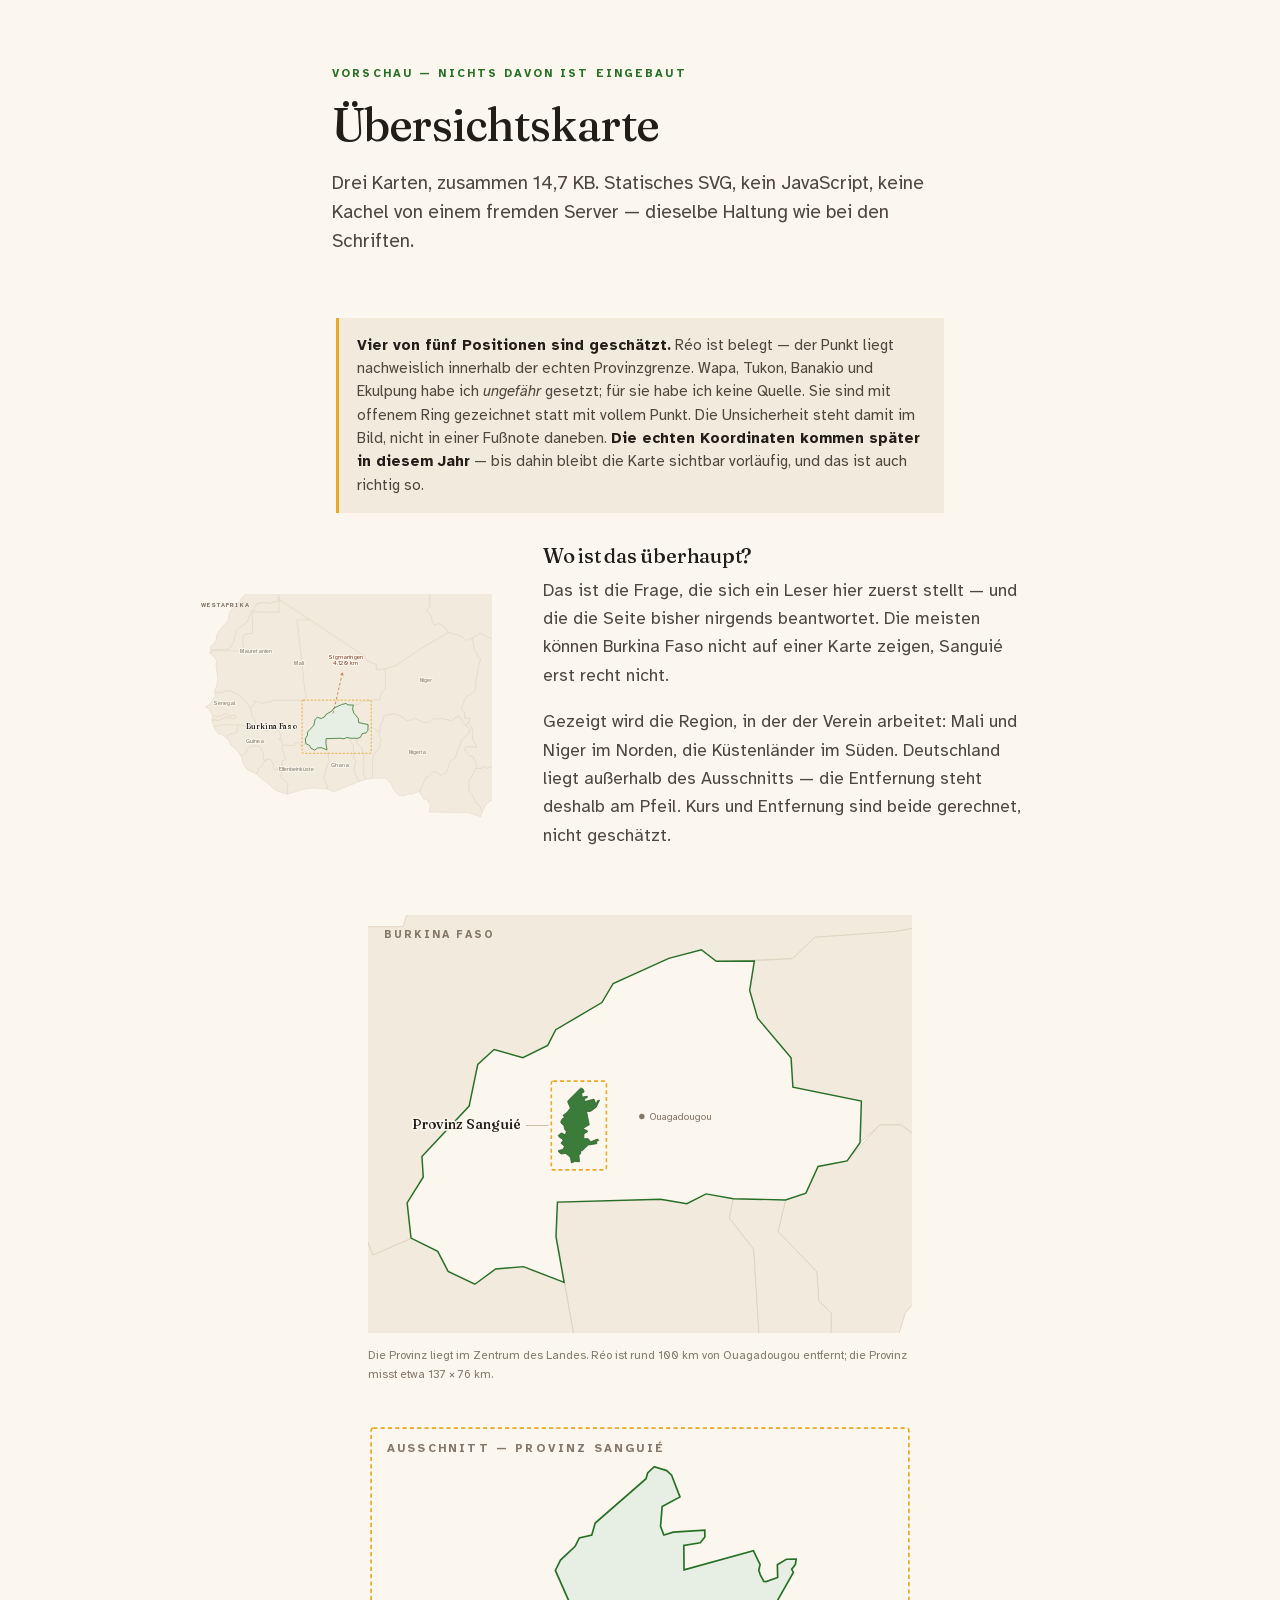
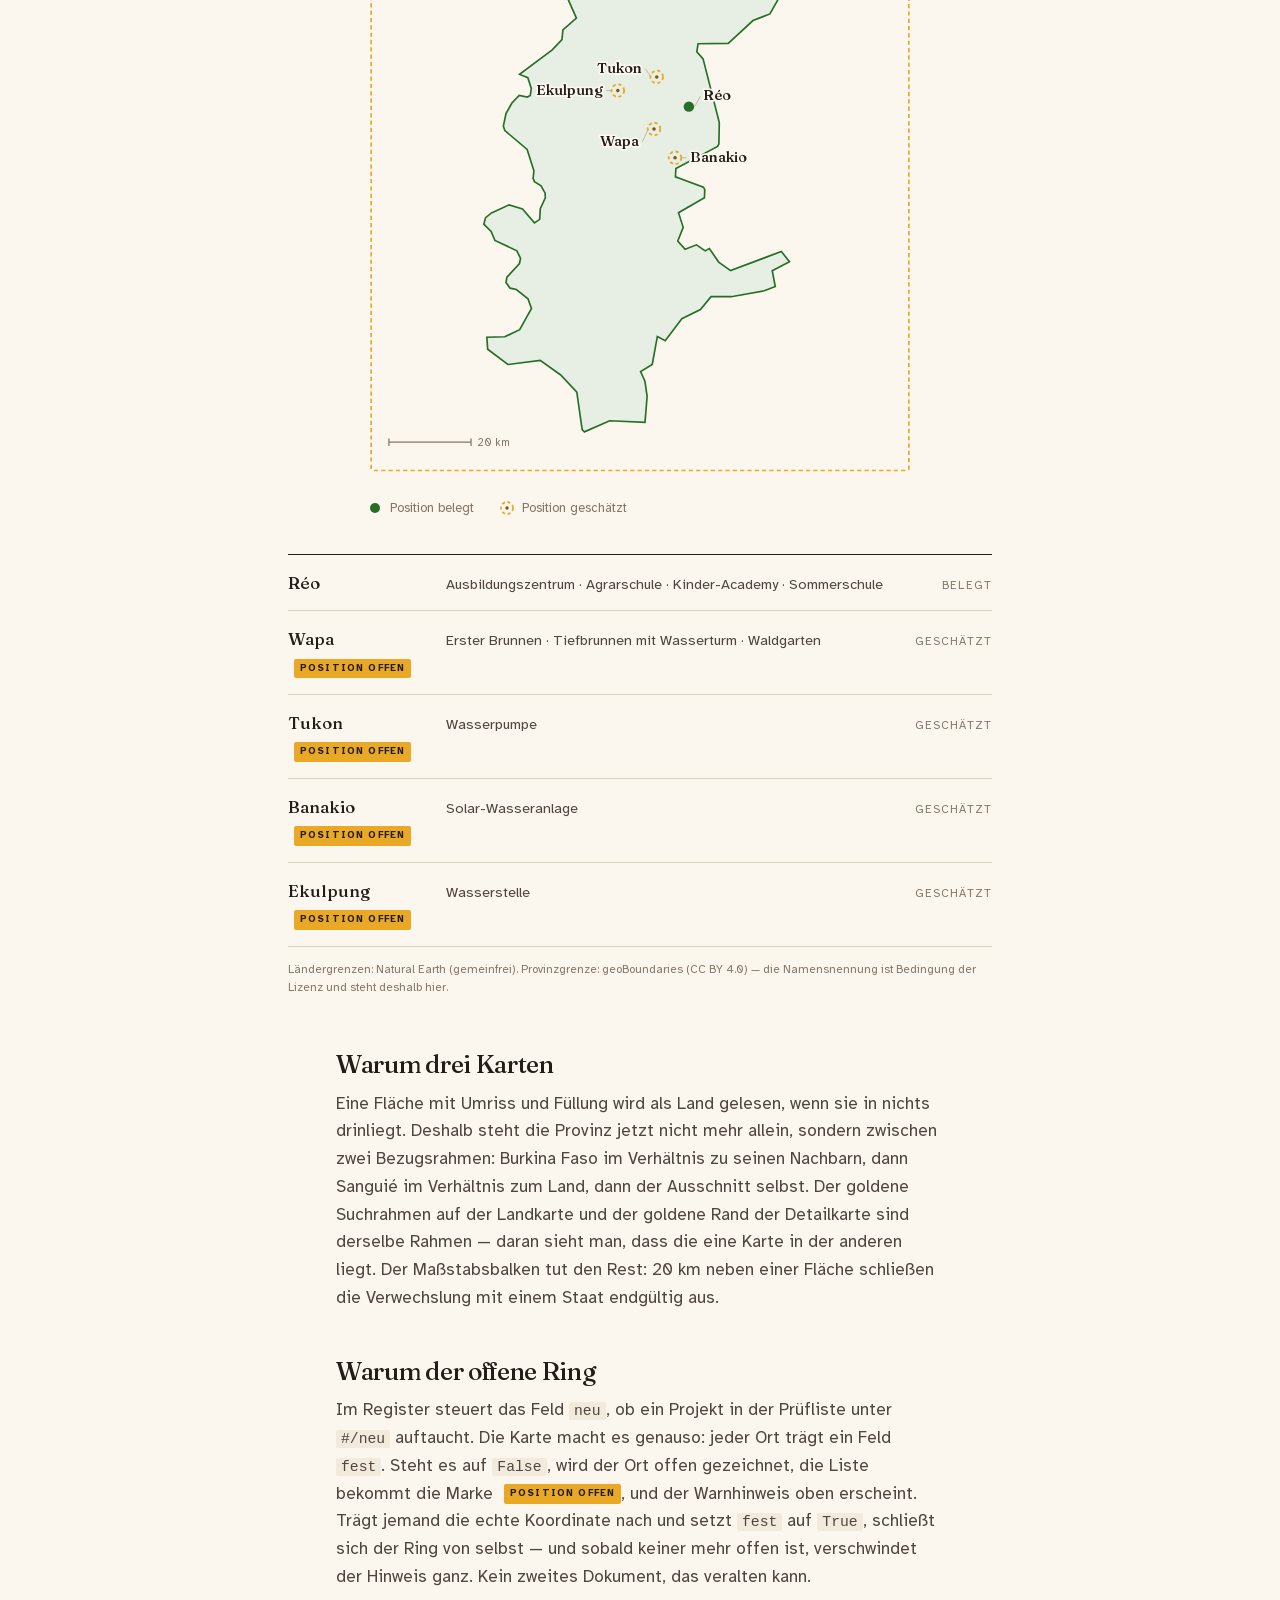
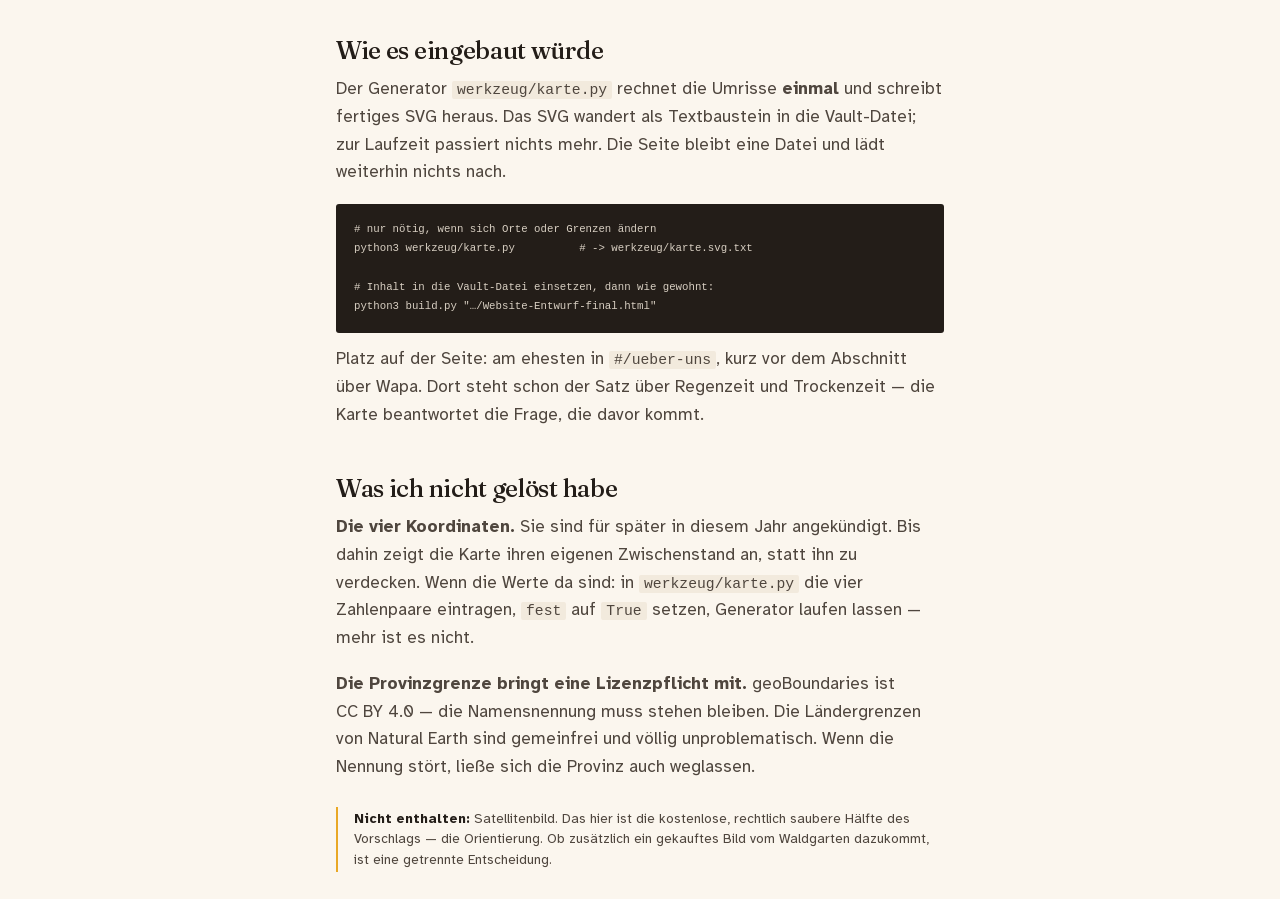
==== commit c8a24d49: "Karte: zurueck auf Westafrika statt ganzem Kontinent Der ganze Kontinent war zu weit gegriffen — Bur" ====
--- a/vorschau-karte.html
+++ b/vorschau-karte.html
@@ -110,7 +110,7 @@
 <div class="kopf"><div class="wrap" style="max-width:44rem;margin-inline:auto">
   <span class="kt gruen">Vorschau — nichts davon ist eingebaut</span>
   <h1 style="font-size:clamp(2rem,3.8vw,2.9rem);font-family:var(--d)">Übersichtskarte</h1>
-  <p class="lede">Drei Karten, zusammen 24&nbsp;KB. Statisches SVG, kein JavaScript,
+  <p class="lede">Drei Karten, zusammen 14,7&nbsp;KB. Statisches SVG, kein JavaScript,
   keine Kachel von einem fremden Server — dieselbe Haltung wie bei den Schriften.</p>
 </div></div>
 
@@ -129,13 +129,16 @@
   </div>
 
   <div class="paar">
-    <div><svg class="karte" viewBox="0 0 560 680" role="img" aria-label="Karte"><path d="M311 125L314 134L308 140L303 136L303 122L306 119L311 125Z" class="k-land"/><path d="M253 253L209 280L192 284L192 279L111 226L111 215L161 192L156 171L162 168L180 161L228 159L226 175L222 179L232 193L238 211L234 235L241 247L253 253Z" class="k-land"/><path d="M282 458L290 473L301 473L308 465L319 468L322 494L334 493L335 507L321 507L320 529L329 539L317 542L263 535L251 538L254 518L265 496L254 461L282 458ZM256 456L252 452L257 448L259 450L256 456Z" class="k-land"/><path d="M469 130L483 132L489 146L469 136L469 130Z" class="k-land"/><path d="M287 81L280 91L271 93L235 88L238 85L259 86L264 76L283 76L287 81Z" class="k-land"/><path d="M479 139L486 146L479 139ZM495 129L503 125L516 136L510 136L505 149L499 146L500 141L489 146L483 138L478 129L489 130L488 125L495 129Z" class="k-land"/><path d="M331 41L345 38L352 29L363 25L382 29L381 34L394 44L385 46L388 53L380 59L332 57L331 41Z" class="k-land"/><path d="M193 58L204 58L213 62L212 67L209 71L200 68L189 62L193 58Z" class="k-land"/><path d="M189 373L183 374L182 353L176 344L190 331L196 342L189 357L189 373Z" class="k-land"/><path d="M301 104L305 109L298 119L278 104L301 104Z" class="k-land"/><path d="M346 546L362 567L372 571L356 581L346 595L330 593L313 604L307 590L307 569L313 569L314 544L342 540L346 546Z" class="k-land"/><path d="M326 108L366 112L360 120L362 124L349 125L349 128L328 128L324 121L328 115L326 108Z" class="k-land"/><path d="M371 448L369 437L379 434L381 440L371 448Z" class="k-land"/><path d="M260 401L236 401L237 395L229 383L234 372L251 368L269 336L270 327L276 347L266 350L276 363L270 384L279 396L280 405L260 401Z" class="k-land"/><path d="M275 365L293 362L299 354L314 351L327 339L331 354L358 380L338 381L324 389L304 382L297 392L288 391L280 401L270 384L275 365Z" class="k-land"/><path d="M270 327L263 317L266 307L275 301L279 274L272 257L279 253L334 280L334 308L328 307L321 329L327 339L314 351L299 354L293 362L275 365L273 355L266 350L276 347L270 327Z" class="k-land"/><path d="M299 96L303 101L301 104L278 104L297 120L280 113L272 102L264 102L275 100L284 92L299 96Z" class="k-land"/><path d="M403 172L396 175L391 172L403 172Z" class="k-land"/><path d="M287 78L275 75L269 78L254 66L268 60L291 65L300 71L287 78Z" class="k-land"/><path d="M382 392L384 401L375 413L369 437L372 458L381 475L369 475L365 481L365 499L373 502L374 509L356 498L322 494L319 468L308 465L301 473L290 473L282 458L255 459L257 452L264 448L270 451L280 441L283 429L291 420L297 387L304 382L324 389L338 381L358 380L362 386L374 385L382 392Z" class="k-land"/><path d="M257 29L253 34L245 27L255 25L257 29ZM245 23L236 30L238 33L226 29L229 18L243 14L241 20L245 23Z" class="k-land"/><path d="M466 328L463 341L456 340L461 329L466 328Z" class="k-land"/><path d="M410 211L403 224L392 209L415 250L414 256L423 263L342 263L340 207L343 196L368 201L383 197L389 201L405 199L410 211Z" class="k-land"/><path d="M235 410L236 401L248 401L248 409L235 410Z" class="k-land"/><path d="M461 329L445 315L430 312L428 318L420 316L423 298L434 291L439 306L466 328L461 329Z" class="k-land"/><path d="M337 13L338 9L330 4L363 3L357 16L337 13Z" class="k-land"/><path d="M430 312L455 323L461 329L456 340L463 341L470 353L498 361L478 382L457 389L450 387L441 393L432 392L418 386L408 371L396 362L402 358L405 343L416 329L420 316L428 318L430 312Z" class="k-land"/><path d="M236 123L234 128L229 122L235 117L236 123ZM195 65L226 75L222 84L212 91L217 96L221 112L183 121L160 116L157 114L162 96L150 85L140 82L139 77L159 77L157 69L164 72L188 60L195 65Z" class="k-land"/><path d="M246 445L231 422L235 410L248 409L248 401L259 401L261 408L268 408L265 416L268 431L266 434L257 430L246 445Z" class="k-land"/><path d="M55 325L65 320L76 323L55 325Z" class="k-land"/><path d="M455 127L454 119L445 113L482 120L490 129L455 127Z" class="k-land"/><path d="M178 375L157 384L151 382L150 340L171 340L178 375Z" class="k-land"/><path d="M333 168L350 170L340 173L331 171L333 168ZM353 127L349 132L333 133L338 137L334 138L327 134L328 145L335 154L329 152L329 163L319 160L308 140L314 132L353 127Z" class="k-land"/><path d="M113 363L107 366L104 357L98 359L94 347L85 348L80 355L67 340L76 334L77 329L101 334L108 331L115 346L117 357L113 363Z" class="k-land"/><path d="M67 340L56 330L77 329L76 334L67 340Z" class="k-land"/><path d="M281 90L287 81L293 83L313 77L326 83L314 94L297 97L281 90Z" class="k-land"/><path d="M540 157L558 151L589 162L585 187L594 202L587 209L600 220L604 230L594 234L592 242L564 237L557 227L545 232L523 222L514 206L503 208L499 204L495 190L482 180L487 172L473 152L473 142L477 140L486 146L500 141L499 146L507 154L519 159L540 157Z" class="k-land"/><path d="M482 166L487 172L482 180L495 190L503 208L494 207L489 214L477 213L457 199L439 192L436 184L451 177L453 163L461 157L477 157L482 166Z" class="k-land"/><path d="M128 41L124 52L102 55L108 48L104 41L119 32L119 39L128 41Z" class="k-land"/><path d="M415 188L410 194L413 200L410 211L405 199L411 186L416 185L415 188Z" class="k-land"/><path d="M277 150L274 161L256 154L257 151L277 150ZM233 129L238 134L237 143L231 145L226 131L233 129ZM255 90L265 92L266 99L255 100L257 109L297 136L286 135L283 139L287 145L281 152L276 137L247 121L240 110L231 107L221 112L218 108L217 96L255 90Z" class="k-land"/><path d="M151 382L118 386L119 377L111 372L117 357L114 346L128 343L151 349L151 382Z" class="k-land"/><path d="M414 191L423 191L436 184L439 192L424 197L431 204L417 213L410 211L414 191Z" class="k-land"/><path d="M657 122L638 133L627 129L623 117L615 112L595 113L571 99L554 103L554 128L541 121L530 125L530 118L522 116L515 105L534 101L534 90L507 93L500 84L489 79L496 65L503 69L504 64L518 56L552 63L591 62L592 59L581 54L593 47L588 42L591 40L644 30L656 32L658 39L674 40L673 43L697 36L695 39L719 62L722 58L742 60L769 73L758 79L754 89L740 86L735 99L718 103L724 115L720 121L679 115L674 120L663 118L657 122Z" class="k-land"/><path d="M451 423L455 429L446 435L439 449L429 438L403 423L410 403L403 387L412 378L432 392L441 393L450 387L457 389L451 397L451 423Z" class="k-land"/><path d="M313 123L308 120L313 115L320 119L313 123Z" class="k-land"/><path d="M499 208L502 218L489 214L494 207L499 208Z" class="k-land"/><path d="M315 26L318 16L325 14L336 19L337 13L343 12L361 17L363 25L352 29L341 23L315 26Z" class="k-land"/><path d="M416 185L411 186L413 180L420 175L416 185Z" class="k-land"/><path d="M369 619L371 621L363 630L355 625L363 618L369 619Z" class="k-land"/><path d="M118 386L92 369L100 358L104 357L107 366L113 363L111 372L119 377L118 386Z" class="k-land"/><path d="M272 257L267 260L241 247L234 235L238 215L235 205L249 186L275 192L278 198L301 206L313 189L341 194L342 277L334 280L279 253L272 257Z" class="k-land"/><path d="M326 38L326 34L316 32L315 26L341 23L352 29L338 41L326 38Z" class="k-land"/><path d="M311 125L324 121L328 128L314 132L311 125Z" class="k-land"/><path d="M510 504L516 526L511 526L493 591L481 595L472 591L467 576L475 552L472 538L475 530L488 527L507 501L510 504Z" class="k-land"/><path d="M407 497L407 512L415 519L415 528L410 534L406 530L406 519L394 512L400 490L395 481L402 482L407 497Z" class="k-land"/><path d="M87 315L90 309L132 309L126 243L137 242L192 279L192 284L200 283L195 308L163 312L143 323L129 346L115 346L108 331L92 332L87 315Z" class="k-land"/><path d="M87 315L71 301L58 304L59 277L53 270L82 268L82 254L89 254L88 236L111 236L111 226L137 242L126 243L134 304L132 309L90 309L87 315Z" class="k-land"/><path d="M353 80L367 81L376 93L368 93L364 99L363 90L353 80Z" class="k-land"/><path d="M306 120L303 125L297 120L302 113L310 117L306 120Z" class="k-land"/><path d="M135 167L156 171L161 192L111 215L110 227L92 229L85 244L75 251L69 267L54 267L71 234L105 208L107 190L123 179L130 167L135 167Z" class="k-land"/><path d="M407 497L427 498L447 489L450 519L441 533L409 555L413 585L397 594L395 603L390 603L384 572L394 558L395 533L378 528L377 520L398 514L406 519L406 530L410 534L415 528L415 519L407 512L407 497Z" class="k-land"/><path d="M282 616L275 606L268 571L251 538L263 535L317 542L342 539L332 544L314 544L313 569L307 569L307 615L297 619L286 613L282 616Z" class="k-land"/><path d="M212 43L219 46L216 55L211 55L213 62L204 58L193 58L203 46L212 43Z" class="k-land"/><path d="M185 333L185 329L177 327L173 313L195 308L200 283L253 253L267 260L272 257L279 274L275 301L266 307L263 317L266 324L270 324L268 330L260 322L232 327L208 320L199 322L195 335L190 331L185 333Z" class="k-land"/><path d="M229 383L211 387L200 373L189 373L199 322L208 320L232 327L262 322L269 336L251 368L234 372L229 383Z" class="k-land"/><path d="M395 172L407 168L403 172L395 172Z" class="k-land"/><path d="M273 60L267 42L291 34L330 38L333 49L329 50L335 63L325 71L326 75L300 72L273 60Z" class="k-land"/><path d="M108 124L114 122L127 128L119 140L122 151L117 160L109 159L110 150L105 146L110 132L108 124Z" class="k-land"/><path d="M518 244L522 235L524 241L518 244Z" class="k-land"/><path d="M313 100L326 106L328 115L324 121L302 113L305 109L299 96L309 95L313 100Z" class="k-land"/><path d="M259 450L257 448L252 452L246 445L257 430L266 434L268 431L265 416L268 408L261 408L260 401L280 405L288 391L297 392L291 420L283 429L280 441L270 451L259 450Z" class="k-land"/><path d="M326 83L355 81L363 90L364 99L373 102L368 103L366 112L357 108L328 111L326 106L318 104L309 95L326 83Z" class="k-land"/><path d="M1154 63L1161 75L1151 73L1147 83L1153 95L1148 91L1144 96L1141 45L1148 37L1154 63ZM326 38L305 37L316 32L326 34L326 38ZM-1029 -48L-1024 -46L-1026 -51L-1007 -50L-994 -44L-1012 -40L-1014 -32L-1051 -40L-1054 -45L-1062 -43L-1059 -40L-1063 -37L-1063 -65L-1028 -52L-1029 -48ZM1403 -78L1395 -79L1403 -82L1403 -78ZM-1054 -78L-1063 -78L-1063 -82L-1046 -81L-1054 -78ZM1154 -94L1129 -95L1144 -99L1154 -94ZM1203 -107L1171 -108L1203 -107ZM1164 -111L1159 -105L1122 -104L1109 -108L1121 -115L1164 -111ZM565 -77L538 -77L524 -82L530 -91L543 -97L537 -98L553 -104L551 -107L589 -115L637 -120L642 -117L571 -102L550 -88L551 -82L565 -77ZM903 -120L905 -117L931 -119L952 -113L920 -101L945 -99L948 -95L962 -98L1014 -92L1015 -98L1040 -97L1051 -93L1054 -88L1050 -86L1070 -77L1076 -85L1129 -82L1124 -89L1133 -92L1195 -87L1218 -78L1260 -78L1265 -75L1264 -70L1273 -68L1320 -69L1332 -63L1341 -65L1335 -69L1338 -72L1403 -65L1403 -37L1386 -34L1399 -23L1398 -18L1385 -20L1360 -13L1337 -1L1327 -6L1310 -0L1291 -1L1280 10L1288 15L1287 25L1281 25L1278 31L1281 34L1269 38L1267 45L1256 47L1254 54L1244 61L1235 30L1238 21L1245 13L1255 12L1292 -10L1297 -20L1289 -19L1267 -6L1262 -14L1244 -12L1227 -0L1233 4L1207 7L1207 2L1196 0L1145 5L1096 35L1117 42L1129 39L1139 46L1139 52L1130 79L1094 114L1085 118L1077 115L1066 122L1068 103L1082 102L1095 78L1068 83L1057 72L1045 70L1033 48L1017 44L994 49L998 54L988 67L978 71L954 66L928 74L914 73L903 66L881 67L871 64L870 59L848 54L837 70L802 62L769 73L742 60L722 58L719 62L695 39L697 36L673 43L674 40L658 39L656 32L644 30L591 40L588 42L593 47L581 54L592 59L591 62L552 63L518 56L504 64L503 69L496 65L489 79L500 84L507 93L490 105L503 125L498 130L482 120L444 114L422 101L432 94L428 91L439 88L432 85L443 82L445 71L413 64L402 52L388 53L385 46L394 44L381 34L382 29L363 25L357 16L358 7L370 -2L363 -5L386 -22L376 -27L379 -31L373 -36L377 -42L369 -50L376 -56L365 -60L366 -65L391 -71L452 -54L452 -49L433 -44L398 -48L409 -43L410 -33L424 -29L421 -35L425 -38L442 -34L447 -35L443 -40L459 -47L471 -44L475 -49L468 -62L487 -60L491 -56L482 -55L483 -51L488 -48L538 -64L544 -63L537 -59L573 -64L581 -60L589 -64L582 -68L585 -71L640 -58L644 -62L629 -68L627 -79L650 -93L668 -91L669 -87L663 -82L669 -74L667 -65L675 -61L659 -46L667 -45L685 -56L681 -60L684 -65L675 -69L680 -76L671 -82L683 -87L682 -92L689 -88L686 -81L693 -80L690 -85L702 -88L729 -84L722 -97L765 -99L760 -103L768 -107L861 -117L885 -125L897 -123L888 -121L903 -120ZM890 -130L852 -127L870 -137L892 -133L890 -130ZM521 -145L496 -142L489 -143L493 -145L478 -146L521 -145ZM855 -134L821 -135L795 -144L828 -150L857 -140L855 -134Z" class="k-land"/><path d="M379 425L381 433L369 437L371 428L379 425Z" class="k-land"/><path d="M463 303L439 268L434 251L408 221L410 212L417 213L431 204L424 197L447 194L477 213L502 218L514 231L527 256L549 258L552 263L547 277L507 287L492 298L468 294L463 303Z" class="k-land"/><path d="M56 322L50 314L60 302L71 301L87 315L92 330L56 330L55 325L76 323L56 322Z" class="k-land"/><path d="M92 369L82 362L80 355L89 347L94 347L100 358L92 369Z" class="k-land"/><path d="M300 71L325 74L320 80L313 77L293 83L286 79L300 71Z" class="k-land"/><path d="M265 92L284 92L275 100L264 99L265 92Z" class="k-land"/><path d="M511 336L521 333L520 343L503 380L455 429L451 423L451 397L459 387L478 382L506 351L506 337L511 336Z" class="k-land"/><path d="M506 351L498 361L492 361L470 353L462 343L466 337L473 344L506 337L506 351Z" class="k-land"/><path d="M386 621L359 649L305 660L296 655L295 638L282 616L286 613L297 619L307 615L307 590L313 604L318 603L330 593L346 595L362 576L375 571L384 572L389 587L388 597L383 596L381 603L385 607L395 603L386 621Z" class="k-land"/><path d="M403 351L402 358L396 362L412 378L399 390L389 392L382 392L374 385L362 386L334 357L347 344L354 351L369 351L376 345L385 348L392 339L390 333L395 331L403 351Z" class="k-land"/><path d="M108 124L106 116L116 111L157 114L191 120L191 124L176 131L166 154L134 166L119 156L125 124L108 124Z" class="k-land"/><path d="M403 351L395 331L390 333L392 339L385 348L376 345L369 351L354 351L347 344L342 345L338 355L331 354L332 346L321 329L328 307L334 308L334 277L342 277L342 263L423 263L427 287L434 291L423 298L419 322L403 351Z" class="k-land"/><path d="M390 603L385 607L381 603L383 596L388 597L390 603Z" class="k-land"/><path d="M322 -42L316 -37L317 -33L293 -21L288 -11L299 -3L286 7L279 25L259 30L246 6L255 -3L257 -11L252 -24L257 -30L263 -30L263 -35L285 -58L307 -61L308 -65L332 -57L334 -44L322 -42ZM287 16L283 25L287 16ZM303 12L294 20L294 15L303 12Z" class="k-land"/><path d="M236 85L242 90L238 94L220 97L212 94L217 85L236 85Z" class="k-land"/><path d="M436 184L423 191L415 188L421 178L416 170L422 160L461 157L453 163L451 177L436 184Z" class="k-land"/><path d="M183 374L178 375L174 369L171 340L177 340L180 348L183 374Z" class="k-land"/><path d="M235 205L232 193L222 179L226 175L228 159L236 156L240 160L246 158L244 174L240 177L249 186L235 205Z" class="k-land"/><path d="M423 128L447 131L462 127L469 130L469 136L477 140L473 142L477 157L474 159L463 156L422 160L418 167L418 161L408 160L403 164L380 161L374 165L360 161L351 150L354 145L350 141L357 135L368 134L371 129L384 130L400 124L423 128ZM357 133L351 137L353 127L349 125L362 124L369 129L357 133Z" class="k-land"/><path d="M389 424L373 426L375 413L384 401L382 392L403 387L410 403L403 423L389 424Z" class="k-land"/><path d="M388 53L402 52L413 64L445 71L443 82L410 94L410 98L419 102L403 107L393 100L400 97L387 91L367 101L364 99L368 93L376 93L367 81L359 79L341 84L322 79L334 65L332 57L380 59L388 53Z" class="k-land"/><path d="M524 248L540 248L556 237L547 260L527 256L524 248Z" class="k-land"/><path d="M132 36L128 41L119 39L119 32L132 36ZM150 8L142 15L157 14L149 26L156 27L174 47L182 49L178 55L180 59L134 68L131 67L147 58L134 54L141 52L139 43L149 44L150 40L137 34L136 27L132 31L128 20L136 8L150 8Z" class="k-land"/><path d="M403 423L429 438L439 449L436 458L441 465L439 476L447 489L441 493L421 499L407 497L402 482L381 475L373 462L371 448L381 440L379 425L403 423Z" class="k-land"/><path d="M414 191L410 198L414 191Z" class="k-land"/><path d="M110 227L111 236L88 236L89 254L82 254L82 268L53 270L69 267L75 251L85 244L92 229L110 227Z" class="k-land"/><path d="M534 301L528 308L504 319L473 329L468 329L462 311L468 294L492 298L507 287L527 284L534 301Z" class="k-land"/><path d="M395 481L400 490L394 512L398 514L377 520L378 525L356 542L329 539L320 529L321 507L335 507L334 493L347 499L356 498L374 509L373 502L365 499L367 476L378 474L395 481Z" class="k-land"/><path d="M384 572L362 567L343 541L356 542L378 525L395 533L394 558L384 572Z" class="k-land"/><path d="M238 33L238 36L245 37L245 40L256 37L264 39L269 45L267 47L273 60L268 60L254 66L256 71L264 76L259 80L259 86L254 84L243 85L242 87L229 83L222 84L226 75L213 72L211 55L216 55L217 52L219 46L218 44L225 42L226 43L231 40L229 33L238 33Z" class="k-de"/><path d="M151.0 349.5L146.3 347.7L143.1 347.9L140.7 349.7L137.6 348.2L136.5 345.9L133.4 344.4L132.9 340.3L134.8 337.4L134.6 335.0L140.1 329.2L141.1 324.4L142.9 322.7L146.3 323.7L149.1 322.3L150.1 320.5L155.4 317.3L156.7 315.2L163.1 312.3L166.9 311.3L168.6 312.6L173.0 312.6L172.4 316.0L173.3 319.1L177.2 323.7L177.4 327.1L185.3 328.7L185.2 333.4L183.7 335.5L180.3 336.2L178.9 339.2L176.6 340.0L167.4 339.3L165.2 340.4L162.1 339.9L150.2 340.3L150.1 344.2L151.0 349.5Z" class="k-bf"/><rect x="126.9" y="305.3" width="64.4" height="50.4" rx="2" class="k-rahmen"/><text x="123.1" y="197.6" class="k-neben halo" text-anchor="end">Marokko</text><text x="188.2" y="224.9" class="k-neben halo" text-anchor="middle">Algerien</text><text x="372.5" y="231.8" class="k-neben halo" text-anchor="middle">Ägypten</text><text x="227.9" y="351.9" class="k-neben halo" text-anchor="middle">Nigeria</text><path d="M233.5 81.2Q131.5 206.0 153.5 330.8" class="k-bogen"/><circle cx="233.5" cy="81.2" r="3.2" class="k-pkt-de"/><text x="242.5" y="75.2" class="k-ort halo">Sigmaringen</text><text x="118.9" y="334.5" class="k-ort halo" text-anchor="end">Burkina Faso</text><text x="168.9" y="161.1" class="k-mass halo" text-anchor="end">4.120 km</text><text x="168.9" y="174.1" class="k-mass halo" text-anchor="end">Luftlinie</text></svg></div>
+    <div><svg class="karte" viewBox="0 0 560 420" role="img" aria-label="Karte"><path d="M479 72L427 102L382 133L361 140L344 142L344 132L327 125L323 117L162 10L162 -13L187 -25L215 -32L221 -39L239 -46L239 -57L248 -59L255 -65L275 -67L278 -73L274 -77L268 -103L262 -113L277 -122L293 -125L303 -131L318 -136L369 -140L377 -138L391 -144L408 -144L414 -141L424 -142L421 -133L424 -118L420 -105L411 -96L412 -84L434 -65L445 -22L443 14L444 24L438 30L447 42L448 49L453 58L460 55L472 62L479 72Z" class="k-land"/><path d="M337 344L324 346L320 335L321 299L318 296L317 288L307 278L309 269L314 268L317 261L325 259L333 250L339 250L351 259L350 264L353 274L350 280L352 284L340 299L337 309L337 344Z" class="k-land"/><path d="M496 408L443 407L445 395L439 384L432 382L429 375L425 372L425 368L437 342L441 341L450 332L456 332L465 338L475 333L482 312L491 306L503 273L516 260L519 252L512 246L513 241L517 240L523 250L524 271L532 286L512 285L509 292L518 302L525 304L532 322L522 342L518 345L517 369L524 377L531 391L538 396L541 408L539 416L515 408L496 408Z" class="k-land"/><path d="M529 326L542 325L545 321L551 325L570 319L585 307L583 301L603 301L617 294L628 276L636 270L645 267L647 274L656 284L655 302L680 320L680 325L697 340L701 349L712 356L715 361L709 362L688 360L675 366L669 363L652 371L645 369L638 380L616 375L593 364L585 369L579 377L578 388L558 385L549 393L541 408L538 396L531 391L524 377L517 369L518 345L522 342L529 326Z" class="k-land"/><path d="M517 240L519 232L509 232L509 222L503 216L509 195L529 180L530 160L536 128L539 121L532 115L532 110L527 106L523 82L538 73L660 134L661 196L648 195L637 217L640 220L635 225L637 232L631 244L637 243L640 249L640 259L646 263L645 267L636 270L628 276L617 294L603 301L583 301L585 307L570 319L551 325L545 321L542 325L529 326L532 322L525 304L518 302L509 292L512 285L532 286L524 271L523 250L517 240Z" class="k-land"/><path d="M37 235L39 228L56 228L59 224L64 224L70 228L80 225L83 230L77 233L63 230L51 236L37 235Z" class="k-land"/><path d="M312 350L265 369L252 364L252 358L246 345L250 327L256 313L250 279L250 270L296 269L295 274L301 282L302 306L306 312L303 326L304 334L312 350Z" class="k-land"/><path d="M166 322L162 321L159 328L154 328L151 324L152 318L146 308L134 311L133 297L125 284L113 284L105 288L101 296L92 303L80 287L72 282L68 271L64 269L70 261L75 261L85 257L84 251L86 244L104 248L119 247L120 252L126 250L140 256L152 248L156 249L167 263L163 272L167 271L168 273L168 277L172 282L169 283L168 289L175 308L168 312L169 322L166 322Z" class="k-land"/><path d="M64 269L55 262L49 261L40 247L57 244L86 244L84 251L85 257L75 261L70 261L64 269Z" class="k-land"/><path d="M252 364L224 362L206 365L177 374L179 353L164 341L167 334L165 326L166 322L169 322L168 312L175 308L168 289L169 283L174 281L179 283L190 283L193 278L200 277L203 284L213 279L229 291L234 287L242 287L252 291L256 313L250 327L246 345L252 358L252 364Z" class="k-land"/><path d="M177 374L157 367L120 336L125 326L139 310L146 308L152 318L151 324L154 328L159 328L162 321L166 322L167 334L164 341L179 353L177 374Z" class="k-land"/><path d="M523 82L512 87L503 79L479 72L472 62L460 55L453 58L448 49L447 42L438 30L444 24L444 -2L446 -15L441 -36L448 -40L448 -53L470 -69L471 -81L489 -76L496 -77L508 -74L529 -67L536 -53L571 -44L588 -36L602 -47L599 -59L604 -67L615 -74L625 -77L646 -73L651 -66L677 -62L681 -56L675 -49L678 -42L674 -32L678 -19L678 127L661 127L660 134L538 73L523 82Z" class="k-land"/><path d="M109 212L114 209L117 200L132 204L141 201L147 202L149 198L211 198L214 187L211 185L196 48L220 48L323 117L327 125L344 132L344 142L361 140L361 177L352 187L351 197L317 201L311 207L291 207L287 204L279 206L265 213L262 218L250 225L248 229L241 232L234 230L230 234L228 245L215 258L216 263L212 270L213 279L203 284L200 277L193 278L190 283L172 282L168 277L168 273L167 271L163 272L167 263L156 249L152 248L140 256L126 250L120 252L118 235L113 231L109 212Z" class="k-land"/><path d="M109 212L90 190L72 181L64 181L56 184L48 183L43 188L42 180L46 172L48 157L45 133L46 125L42 118L34 111L37 106L97 106L94 83L98 75L113 73L112 33L162 34L162 10L220 48L196 48L211 185L214 187L211 198L149 198L147 202L141 201L132 204L117 200L114 209L109 212Z" class="k-land"/><path d="M216 -123L225 -116L240 -117L262 -113L268 -103L274 -77L278 -73L275 -67L255 -65L248 -59L239 -57L239 -46L221 -39L215 -32L187 -25L162 -13L161 14L151 15L146 18L134 16L121 18L116 30L111 31L104 51L83 68L78 90L69 103L35 104L35 97L41 93L46 84L45 79L51 68L59 58L64 55L68 46L69 38L74 28L84 22L94 6L102 -0L116 -2L136 -17L149 -30L145 -50L153 -72L163 -83L189 -97L205 -123L216 -123Z" class="k-land"/><path d="M328 254L329 244L311 240L311 232L302 222L300 215L301 207L311 207L317 201L351 197L352 187L361 177L361 140L382 133L427 102L479 72L503 79L512 87L523 82L527 106L532 110L532 115L539 121L536 128L530 160L529 180L509 195L503 216L509 222L509 232L519 232L517 240L513 241L512 246L510 246L499 229L496 228L484 237L464 232L459 234L450 233L441 240L433 240L415 232L408 236L400 236L394 230L379 224L362 226L358 229L356 238L352 245L351 259L339 250L333 250L328 254Z" class="k-land"/><path d="M425 368L410 374L404 373L398 376L386 376L377 366L372 355L362 344L337 344L337 309L340 299L352 284L350 280L353 274L350 264L352 245L356 238L358 229L362 226L379 224L394 230L400 236L408 236L415 232L433 240L441 240L450 233L459 234L464 232L484 237L496 228L499 229L510 246L512 246L519 252L516 260L503 273L491 306L482 312L475 333L465 338L456 332L450 332L441 341L437 342L425 368Z" class="k-land"/><path d="M39 228L33 216L25 210L32 207L48 183L56 184L64 181L72 181L90 190L109 212L113 231L118 235L119 247L104 248L93 244L57 244L40 247L37 235L51 236L63 230L77 233L83 230L80 225L70 228L64 224L59 224L56 228L39 228Z" class="k-land"/><path d="M120 336L105 329L97 320L92 303L101 296L105 288L113 284L125 284L133 297L134 311L139 310L125 326L120 336Z" class="k-land"/><path d="M324 346L312 350L304 334L303 326L306 312L302 306L301 282L295 274L296 269L309 269L307 278L317 288L318 296L321 299L320 335L324 346Z" class="k-land"/><path d="M161 14L160 6L163 6L162 34L112 33L113 73L98 75L94 83L97 106L37 106L34 111L35 104L69 103L78 90L83 68L104 51L111 31L116 30L121 18L134 16L146 18L151 15L161 14Z" class="k-land"/><path d="M252.0 290.9L241.5 286.8L234.4 287.4L229.0 291.4L222.1 288.0L219.4 282.8L212.6 279.4L211.5 270.2L215.7 263.4L215.4 258.1L227.5 245.0L229.8 234.1L234.0 230.2L241.4 232.4L247.8 229.1L249.9 225.1L261.7 218.0L264.7 213.0L279.0 206.5L287.4 204.2L291.2 207.2L301.1 207.2L299.8 214.8L301.9 222.1L310.5 232.4L311.0 240.1L328.7 243.7L328.3 254.5L325.0 259.2L317.5 260.7L314.4 267.6L309.1 269.4L295.7 269.1L288.6 267.8L283.7 270.4L276.9 269.2L250.3 270.0L249.9 279.0L252.0 290.9Z" class="k-bf"/><rect x="205.5" y="198.2" width="129.1" height="99.2" rx="2" class="k-rahmen"/><text x="200.4" y="133.2" class="k-neben halo" text-anchor="middle">Mali</text><text x="436.2" y="164.9" class="k-neben halo" text-anchor="middle">Niger</text><text x="420.9" y="297.9" class="k-neben halo" text-anchor="middle">Nigeria</text><text x="276.9" y="323.2" class="k-neben halo" text-anchor="middle">Ghana</text><text x="194.2" y="329.6" class="k-neben halo" text-anchor="middle">Elfenbeinküste</text><text x="59.5" y="207.6" class="k-neben halo" text-anchor="middle">Senegal</text><text x="119.2" y="111.0" class="k-neben halo" text-anchor="middle">Mauretanien</text><text x="117.7" y="278.9" class="k-neben halo" text-anchor="middle">Guinea</text><path d="M263.3 223.2L280.8 147.2" class="k-bogen"/><path d="M280.8 147.2L283.5 155.8" class="k-bogen"/><path d="M280.8 147.2L274.7 153.8" class="k-bogen"/><text x="286.8" y="121.2" class="k-mass halo" text-anchor="middle">Sigmaringen</text><text x="286.8" y="133.2" class="k-mass halo" text-anchor="middle">4.120 km</text><text x="196.5" y="251.8" class="k-ort halo" text-anchor="end">Burkina Faso</text><text x="16" y="24" class="k-titel">Westafrika</text></svg></div>
     <div class="text">
       <h3>Wo ist das überhaupt?</h3>
       <p>Das ist die Frage, die sich ein Leser hier zuerst stellt — und die die
       Seite bisher nirgends beantwortet. Die meisten können Burkina Faso nicht
       auf einer Karte zeigen, Sanguié erst recht nicht.</p>
-      <p>Die Entfernung ist mit der Großkreisformel gerechnet, nicht geschätzt.</p>
+      <p>Gezeigt wird die Region, in der der Verein arbeitet: Mali und Niger im
+      Norden, die Küstenländer im Süden. Deutschland liegt außerhalb des
+      Ausschnitts — die Entfernung steht deshalb am Pfeil. Kurs und Entfernung
+      sind beide gerechnet, nicht geschätzt.</p>
     </div>
   </div>
 
@@ -161,8 +164,8 @@
     <h2>Warum drei Karten</h2>
     <p>Eine Fläche mit Umriss und Füllung wird als Land gelesen, wenn sie in
     nichts drinliegt. Deshalb steht die Provinz jetzt nicht mehr allein, sondern
-    zwischen zwei Bezugsrahmen: Burkina Faso im Verhältnis zu Deutschland, dann
-    Sanguié im Verhältnis zum Land, dann der Ausschnitt selbst. Der goldene
+    zwischen zwei Bezugsrahmen: Burkina Faso im Verhältnis zu seinen Nachbarn,
+    dann Sanguié im Verhältnis zum Land, dann der Ausschnitt selbst. Der goldene
     Suchrahmen auf der Landkarte und der goldene Rand der Detailkarte sind
     derselbe Rahmen — daran sieht man, dass die eine Karte in der anderen liegt.
     Der Maßstabsbalken tut den Rest: 20&nbsp;km neben einer Fläche schließen die
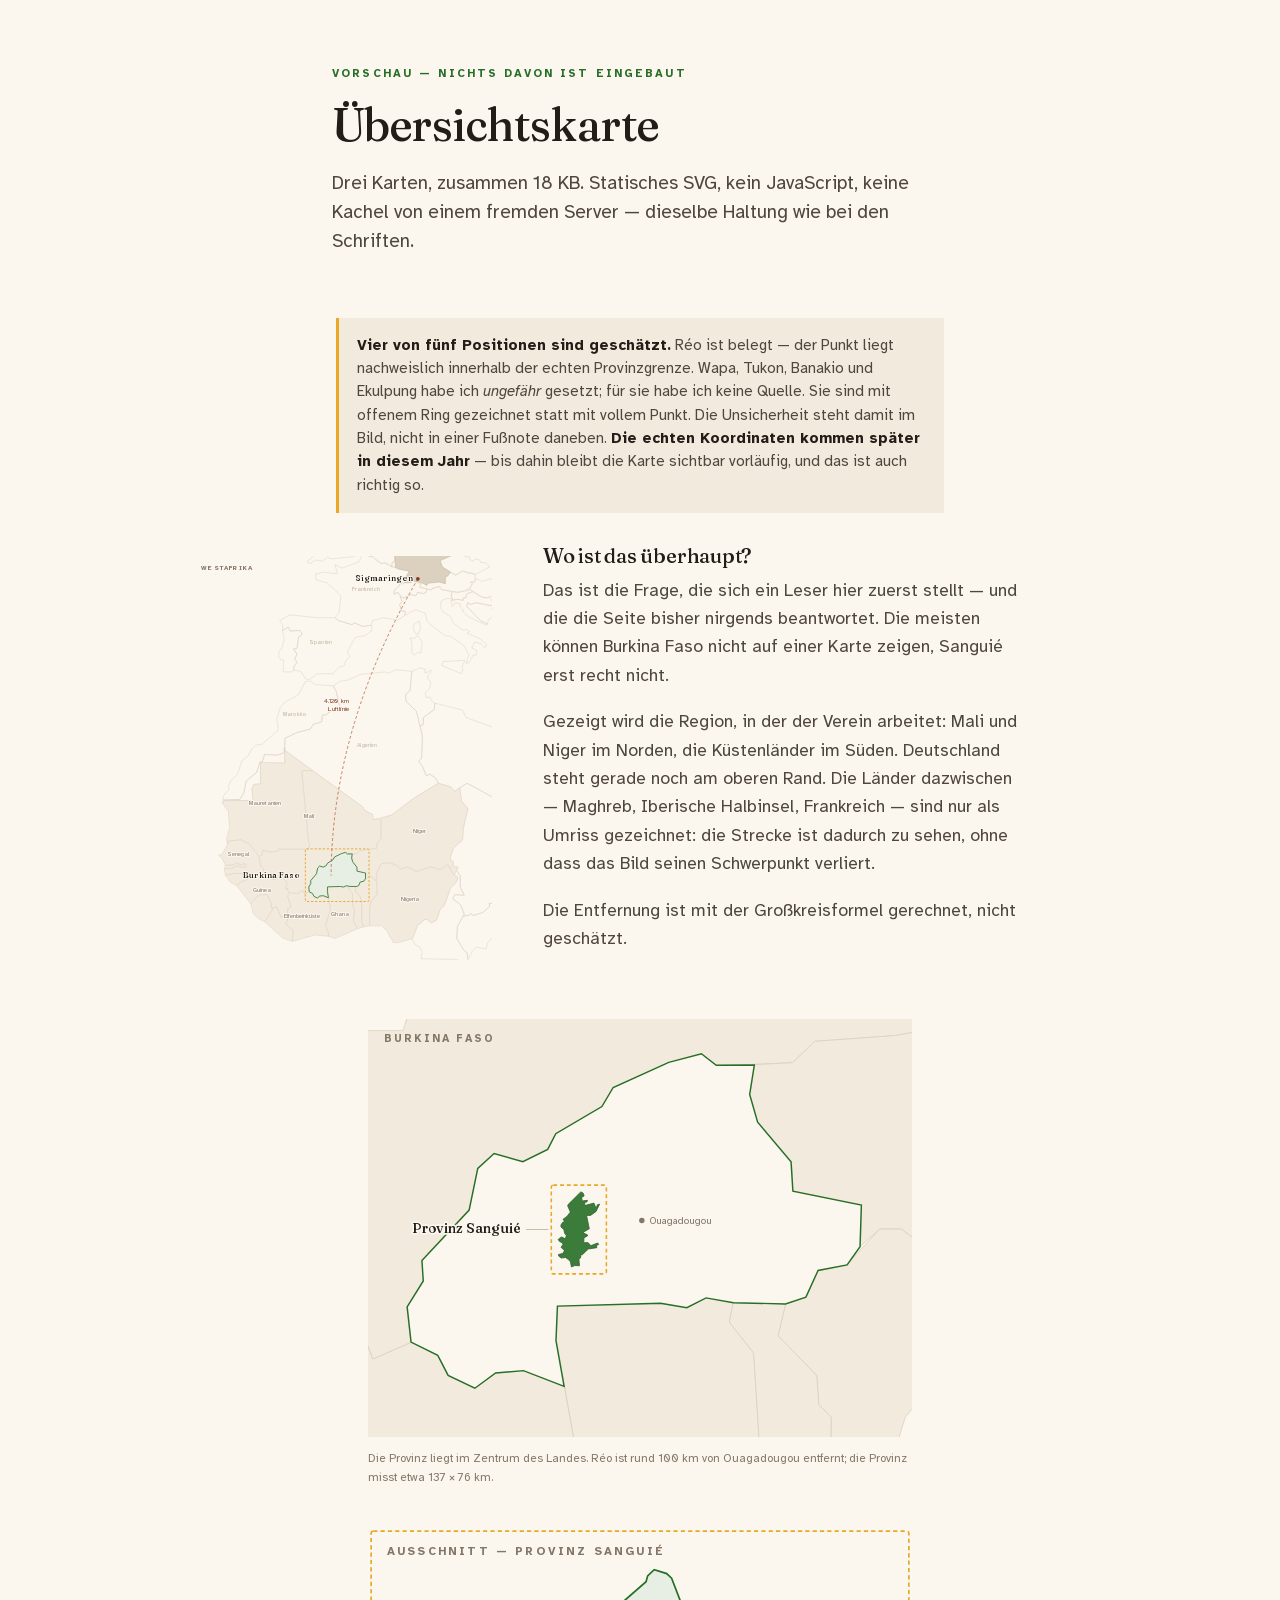
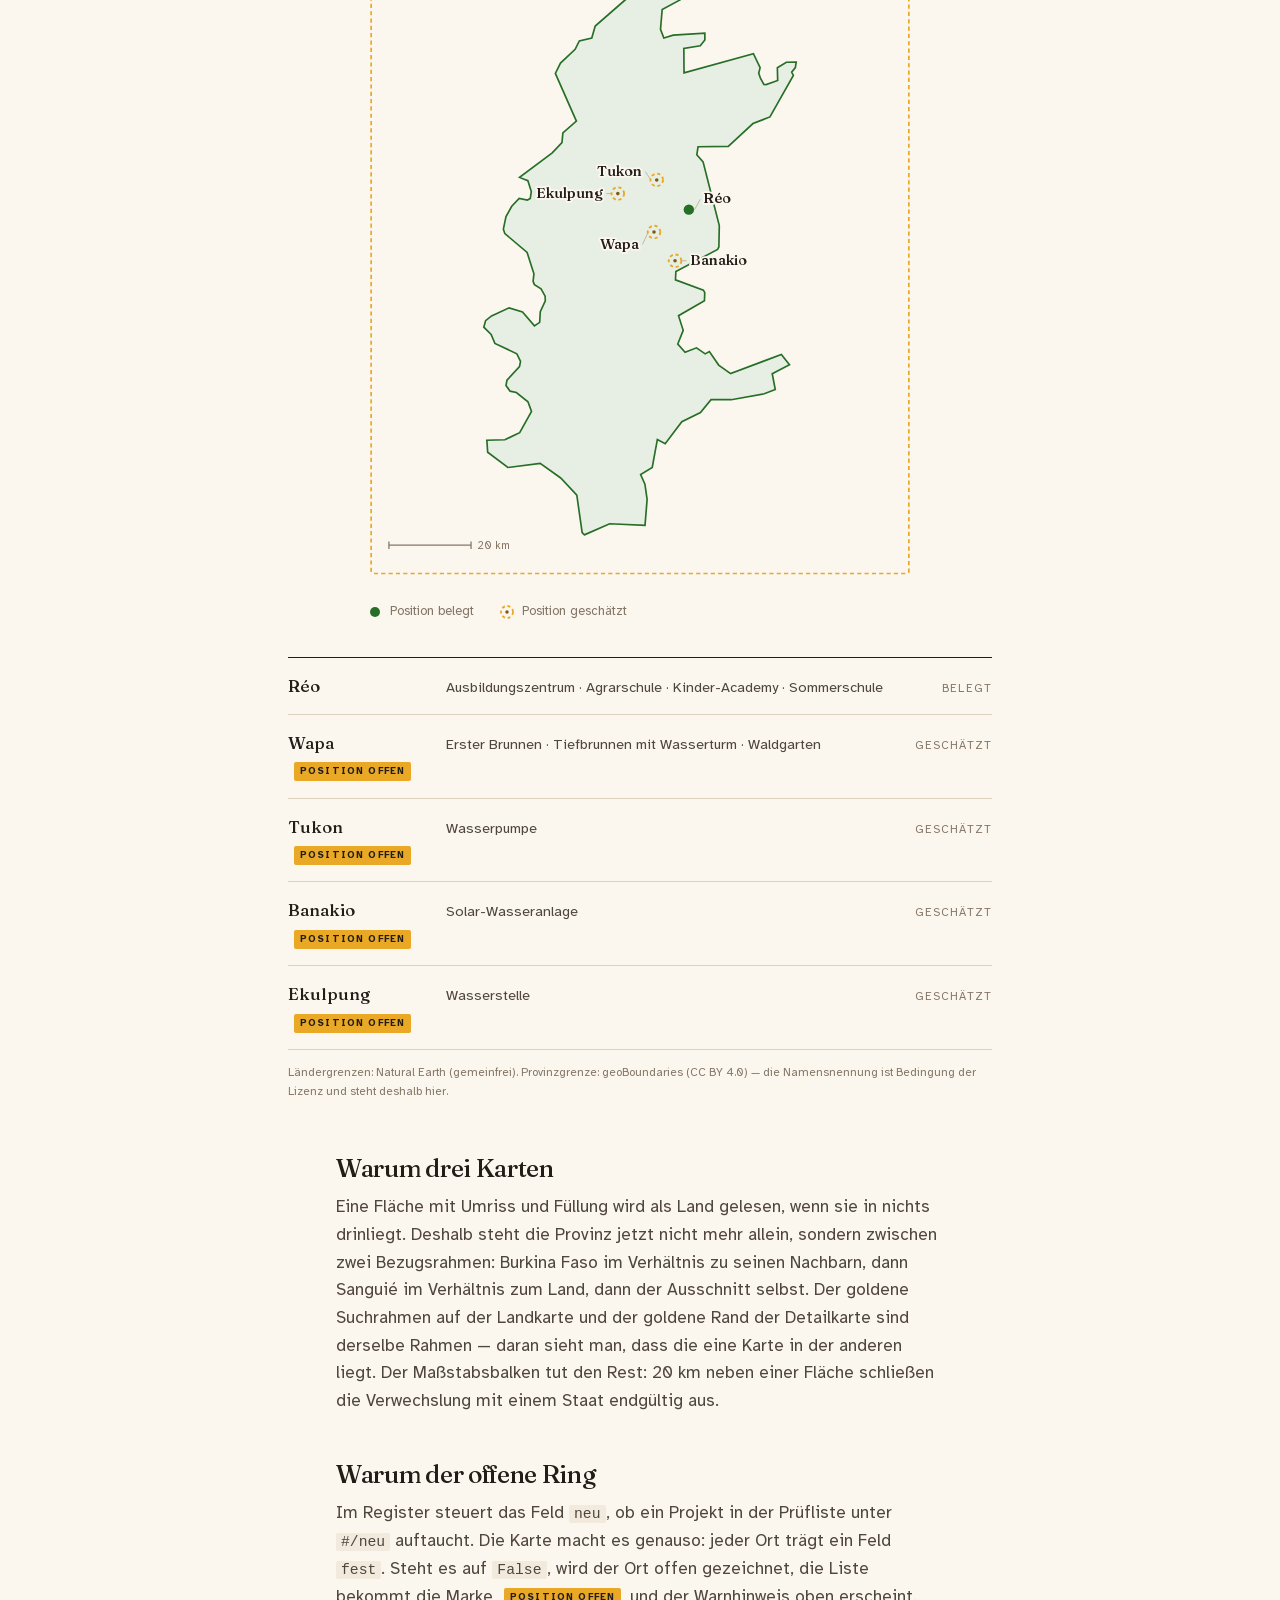
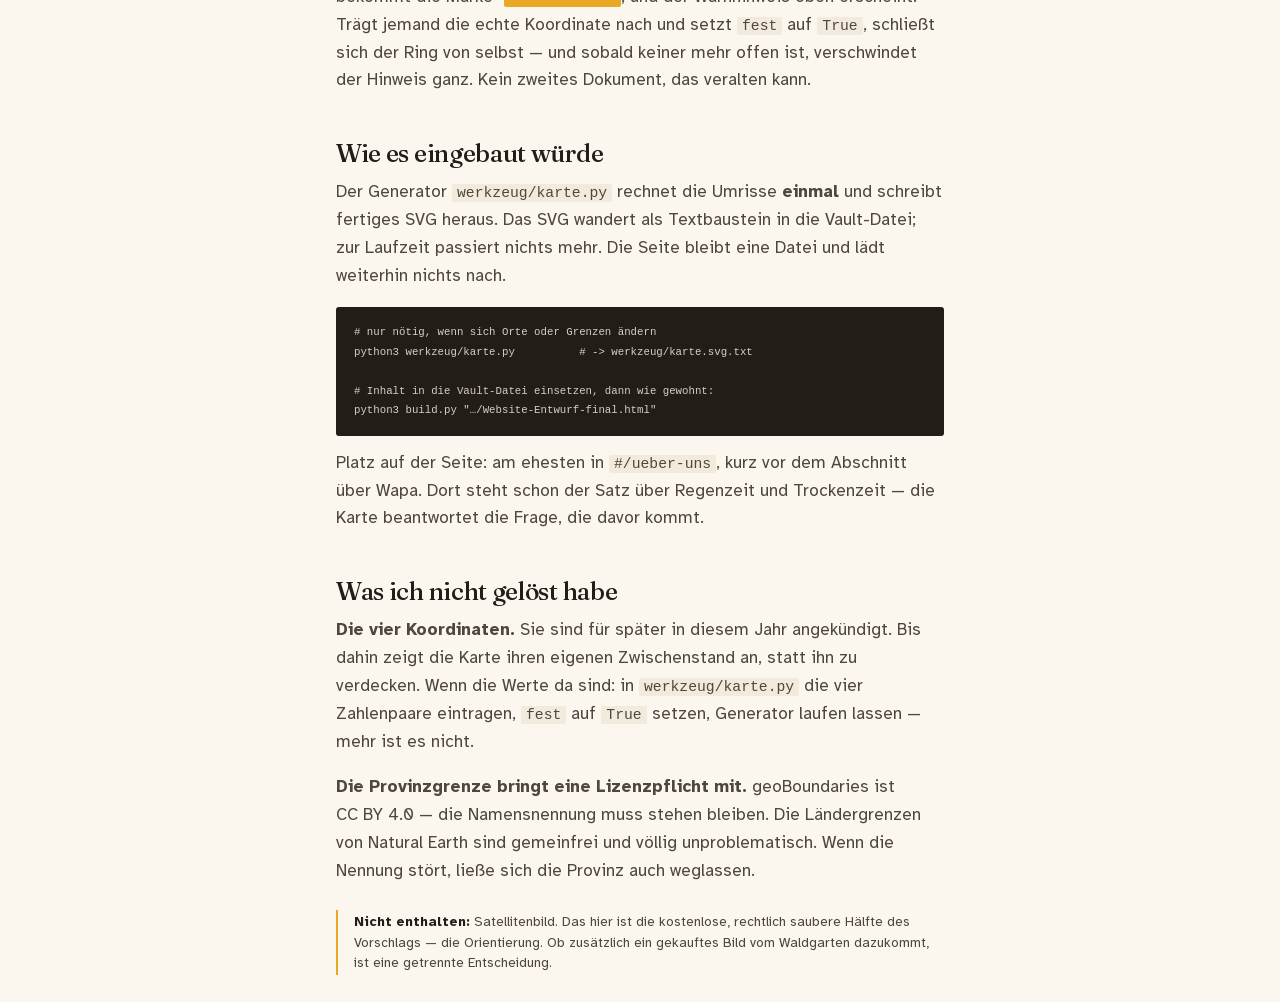
==== commit 73705f08: "Karte: Westafrika gefuellt, Strecke bis Deutschland als Umriss Deutschland steht wieder im Bild, abe" ====
--- a/vorschau-karte.html
+++ b/vorschau-karte.html
@@ -61,6 +61,10 @@
 .k-prov-klein{fill:var(--gruen);stroke:var(--gruen-dark);stroke-width:.8;opacity:.9}
 .k-rahmen{fill:none;stroke:var(--gold);stroke-width:1.6;stroke-dasharray:4 3}
 .k-pkt-neben{fill:var(--leise)}
+/* Die Länder zwischen hier und dort: nur Umriss, keine Fläche. Sichtbar,
+   aber ohne Gewicht — der Blick soll unten bleiben. */
+.k-durch{fill:none;stroke:var(--linie);stroke-width:.8}
+.k-fern{font-family:var(--t);font-size:9.5px;fill:var(--linie-stark);letter-spacing:.02em}
 .k-neben{font-family:var(--t);font-size:10.5px;fill:var(--leise)}
 .k-massstab{stroke:var(--leise);stroke-width:1.2}
 .k-prov{fill:var(--gruen-soft);stroke:var(--gruen);stroke-width:1.6}
@@ -110,7 +114,7 @@
 <div class="kopf"><div class="wrap" style="max-width:44rem;margin-inline:auto">
   <span class="kt gruen">Vorschau — nichts davon ist eingebaut</span>
   <h1 style="font-size:clamp(2rem,3.8vw,2.9rem);font-family:var(--d)">Übersichtskarte</h1>
-  <p class="lede">Drei Karten, zusammen 14,7&nbsp;KB. Statisches SVG, kein JavaScript,
+  <p class="lede">Drei Karten, zusammen 18&nbsp;KB. Statisches SVG, kein JavaScript,
   keine Kachel von einem fremden Server — dieselbe Haltung wie bei den Schriften.</p>
 </div></div>
 
@@ -129,16 +133,18 @@
   </div>
 
   <div class="paar">
-    <div><svg class="karte" viewBox="0 0 560 420" role="img" aria-label="Karte"><path d="M479 72L427 102L382 133L361 140L344 142L344 132L327 125L323 117L162 10L162 -13L187 -25L215 -32L221 -39L239 -46L239 -57L248 -59L255 -65L275 -67L278 -73L274 -77L268 -103L262 -113L277 -122L293 -125L303 -131L318 -136L369 -140L377 -138L391 -144L408 -144L414 -141L424 -142L421 -133L424 -118L420 -105L411 -96L412 -84L434 -65L445 -22L443 14L444 24L438 30L447 42L448 49L453 58L460 55L472 62L479 72Z" class="k-land"/><path d="M337 344L324 346L320 335L321 299L318 296L317 288L307 278L309 269L314 268L317 261L325 259L333 250L339 250L351 259L350 264L353 274L350 280L352 284L340 299L337 309L337 344Z" class="k-land"/><path d="M496 408L443 407L445 395L439 384L432 382L429 375L425 372L425 368L437 342L441 341L450 332L456 332L465 338L475 333L482 312L491 306L503 273L516 260L519 252L512 246L513 241L517 240L523 250L524 271L532 286L512 285L509 292L518 302L525 304L532 322L522 342L518 345L517 369L524 377L531 391L538 396L541 408L539 416L515 408L496 408Z" class="k-land"/><path d="M529 326L542 325L545 321L551 325L570 319L585 307L583 301L603 301L617 294L628 276L636 270L645 267L647 274L656 284L655 302L680 320L680 325L697 340L701 349L712 356L715 361L709 362L688 360L675 366L669 363L652 371L645 369L638 380L616 375L593 364L585 369L579 377L578 388L558 385L549 393L541 408L538 396L531 391L524 377L517 369L518 345L522 342L529 326Z" class="k-land"/><path d="M517 240L519 232L509 232L509 222L503 216L509 195L529 180L530 160L536 128L539 121L532 115L532 110L527 106L523 82L538 73L660 134L661 196L648 195L637 217L640 220L635 225L637 232L631 244L637 243L640 249L640 259L646 263L645 267L636 270L628 276L617 294L603 301L583 301L585 307L570 319L551 325L545 321L542 325L529 326L532 322L525 304L518 302L509 292L512 285L532 286L524 271L523 250L517 240Z" class="k-land"/><path d="M37 235L39 228L56 228L59 224L64 224L70 228L80 225L83 230L77 233L63 230L51 236L37 235Z" class="k-land"/><path d="M312 350L265 369L252 364L252 358L246 345L250 327L256 313L250 279L250 270L296 269L295 274L301 282L302 306L306 312L303 326L304 334L312 350Z" class="k-land"/><path d="M166 322L162 321L159 328L154 328L151 324L152 318L146 308L134 311L133 297L125 284L113 284L105 288L101 296L92 303L80 287L72 282L68 271L64 269L70 261L75 261L85 257L84 251L86 244L104 248L119 247L120 252L126 250L140 256L152 248L156 249L167 263L163 272L167 271L168 273L168 277L172 282L169 283L168 289L175 308L168 312L169 322L166 322Z" class="k-land"/><path d="M64 269L55 262L49 261L40 247L57 244L86 244L84 251L85 257L75 261L70 261L64 269Z" class="k-land"/><path d="M252 364L224 362L206 365L177 374L179 353L164 341L167 334L165 326L166 322L169 322L168 312L175 308L168 289L169 283L174 281L179 283L190 283L193 278L200 277L203 284L213 279L229 291L234 287L242 287L252 291L256 313L250 327L246 345L252 358L252 364Z" class="k-land"/><path d="M177 374L157 367L120 336L125 326L139 310L146 308L152 318L151 324L154 328L159 328L162 321L166 322L167 334L164 341L179 353L177 374Z" class="k-land"/><path d="M523 82L512 87L503 79L479 72L472 62L460 55L453 58L448 49L447 42L438 30L444 24L444 -2L446 -15L441 -36L448 -40L448 -53L470 -69L471 -81L489 -76L496 -77L508 -74L529 -67L536 -53L571 -44L588 -36L602 -47L599 -59L604 -67L615 -74L625 -77L646 -73L651 -66L677 -62L681 -56L675 -49L678 -42L674 -32L678 -19L678 127L661 127L660 134L538 73L523 82Z" class="k-land"/><path d="M109 212L114 209L117 200L132 204L141 201L147 202L149 198L211 198L214 187L211 185L196 48L220 48L323 117L327 125L344 132L344 142L361 140L361 177L352 187L351 197L317 201L311 207L291 207L287 204L279 206L265 213L262 218L250 225L248 229L241 232L234 230L230 234L228 245L215 258L216 263L212 270L213 279L203 284L200 277L193 278L190 283L172 282L168 277L168 273L167 271L163 272L167 263L156 249L152 248L140 256L126 250L120 252L118 235L113 231L109 212Z" class="k-land"/><path d="M109 212L90 190L72 181L64 181L56 184L48 183L43 188L42 180L46 172L48 157L45 133L46 125L42 118L34 111L37 106L97 106L94 83L98 75L113 73L112 33L162 34L162 10L220 48L196 48L211 185L214 187L211 198L149 198L147 202L141 201L132 204L117 200L114 209L109 212Z" class="k-land"/><path d="M216 -123L225 -116L240 -117L262 -113L268 -103L274 -77L278 -73L275 -67L255 -65L248 -59L239 -57L239 -46L221 -39L215 -32L187 -25L162 -13L161 14L151 15L146 18L134 16L121 18L116 30L111 31L104 51L83 68L78 90L69 103L35 104L35 97L41 93L46 84L45 79L51 68L59 58L64 55L68 46L69 38L74 28L84 22L94 6L102 -0L116 -2L136 -17L149 -30L145 -50L153 -72L163 -83L189 -97L205 -123L216 -123Z" class="k-land"/><path d="M328 254L329 244L311 240L311 232L302 222L300 215L301 207L311 207L317 201L351 197L352 187L361 177L361 140L382 133L427 102L479 72L503 79L512 87L523 82L527 106L532 110L532 115L539 121L536 128L530 160L529 180L509 195L503 216L509 222L509 232L519 232L517 240L513 241L512 246L510 246L499 229L496 228L484 237L464 232L459 234L450 233L441 240L433 240L415 232L408 236L400 236L394 230L379 224L362 226L358 229L356 238L352 245L351 259L339 250L333 250L328 254Z" class="k-land"/><path d="M425 368L410 374L404 373L398 376L386 376L377 366L372 355L362 344L337 344L337 309L340 299L352 284L350 280L353 274L350 264L352 245L356 238L358 229L362 226L379 224L394 230L400 236L408 236L415 232L433 240L441 240L450 233L459 234L464 232L484 237L496 228L499 229L510 246L512 246L519 252L516 260L503 273L491 306L482 312L475 333L465 338L456 332L450 332L441 341L437 342L425 368Z" class="k-land"/><path d="M39 228L33 216L25 210L32 207L48 183L56 184L64 181L72 181L90 190L109 212L113 231L118 235L119 247L104 248L93 244L57 244L40 247L37 235L51 236L63 230L77 233L83 230L80 225L70 228L64 224L59 224L56 228L39 228Z" class="k-land"/><path d="M120 336L105 329L97 320L92 303L101 296L105 288L113 284L125 284L133 297L134 311L139 310L125 326L120 336Z" class="k-land"/><path d="M324 346L312 350L304 334L303 326L306 312L302 306L301 282L295 274L296 269L309 269L307 278L317 288L318 296L321 299L320 335L324 346Z" class="k-land"/><path d="M161 14L160 6L163 6L162 34L112 33L113 73L98 75L94 83L97 106L37 106L34 111L35 104L69 103L78 90L83 68L104 51L111 31L116 30L121 18L134 16L146 18L151 15L161 14Z" class="k-land"/><path d="M252.0 290.9L241.5 286.8L234.4 287.4L229.0 291.4L222.1 288.0L219.4 282.8L212.6 279.4L211.5 270.2L215.7 263.4L215.4 258.1L227.5 245.0L229.8 234.1L234.0 230.2L241.4 232.4L247.8 229.1L249.9 225.1L261.7 218.0L264.7 213.0L279.0 206.5L287.4 204.2L291.2 207.2L301.1 207.2L299.8 214.8L301.9 222.1L310.5 232.4L311.0 240.1L328.7 243.7L328.3 254.5L325.0 259.2L317.5 260.7L314.4 267.6L309.1 269.4L295.7 269.1L288.6 267.8L283.7 270.4L276.9 269.2L250.3 270.0L249.9 279.0L252.0 290.9Z" class="k-bf"/><rect x="205.5" y="198.2" width="129.1" height="99.2" rx="2" class="k-rahmen"/><text x="200.4" y="133.2" class="k-neben halo" text-anchor="middle">Mali</text><text x="436.2" y="164.9" class="k-neben halo" text-anchor="middle">Niger</text><text x="420.9" y="297.9" class="k-neben halo" text-anchor="middle">Nigeria</text><text x="276.9" y="323.2" class="k-neben halo" text-anchor="middle">Ghana</text><text x="194.2" y="329.6" class="k-neben halo" text-anchor="middle">Elfenbeinküste</text><text x="59.5" y="207.6" class="k-neben halo" text-anchor="middle">Senegal</text><text x="119.2" y="111.0" class="k-neben halo" text-anchor="middle">Mauretanien</text><text x="117.7" y="278.9" class="k-neben halo" text-anchor="middle">Guinea</text><path d="M263.3 223.2L280.8 147.2" class="k-bogen"/><path d="M280.8 147.2L283.5 155.8" class="k-bogen"/><path d="M280.8 147.2L274.7 153.8" class="k-bogen"/><text x="286.8" y="121.2" class="k-mass halo" text-anchor="middle">Sigmaringen</text><text x="286.8" y="133.2" class="k-mass halo" text-anchor="middle">4.120 km</text><text x="196.5" y="251.8" class="k-ort halo" text-anchor="end">Burkina Faso</text><text x="16" y="24" class="k-titel">Westafrika</text></svg></div>
+    <div><svg class="karte" viewBox="0 0 520 700" role="img" aria-label="Karte"><path d="M427 394L383 421L346 449L314 457L313 448L299 441L296 435L161 337L161 316L182 306L205 300L210 292L225 287L226 276L233 275L239 270L256 267L258 262L255 258L250 235L245 225L257 217L271 215L292 205L335 201L341 203L353 197L381 200L378 233L370 241L371 252L389 269L399 308L398 350L393 356L400 366L406 381L412 378L422 385L427 394Z" class="k-durch"/><path d="M491 39L490 45L483 45L486 48L479 60L461 63L432 58L429 53L417 56L415 59L395 54L396 48L400 47L407 51L409 47L429 45L439 48L439 37L448 28L457 33L469 26L479 30L485 29L491 32L491 39Z" class="k-durch"/><path d="M316 -7L337 -9L352 0L351 10L347 11L346 19L335 12L328 13L313 1L307 1L305 -5L316 -7Z" class="k-durch"/><path d="M518 86L522 86L519 92L525 98L523 105L514 110L512 118L500 112L476 87L478 81L483 84L492 81L518 86Z" class="k-durch"/><path d="M441 699L397 698L399 687L394 677L388 675L382 666L382 663L392 638L395 638L403 630L408 630L415 636L424 631L430 612L437 606L448 576L458 565L461 557L455 552L456 547L459 546L465 555L465 574L472 588L455 587L452 594L466 605L472 621L460 642L459 663L471 683L477 688L478 706L457 699L441 699Z" class="k-durch"/><path d="M470 624L480 623L483 620L488 623L504 618L516 607L515 602L531 602L543 595L552 579L567 571L576 586L575 602L596 619L596 623L610 637L614 646L623 651L625 656L603 656L592 661L587 658L573 665L567 663L561 673L542 669L523 659L512 671L510 681L493 678L486 685L479 699L477 688L471 683L459 663L460 642L470 624Z" class="k-durch"/><path d="M459 546L461 539L452 539L453 530L447 525L453 506L469 492L470 473L478 438L467 425L464 402L477 394L580 450L580 507L569 506L560 525L563 528L558 533L560 539L555 550L560 549L567 571L552 579L543 595L531 602L515 602L516 607L504 618L488 623L483 620L480 623L470 624L472 621L466 605L452 594L455 587L472 588L465 574L465 555L459 546Z" class="k-durch"/><path d="M515 71L522 81L518 86L492 81L483 84L478 81L476 87L500 112L512 118L510 120L479 105L468 95L471 94L465 88L465 83L456 81L452 87L449 82L449 77L461 75L470 77L470 73L475 72L476 66L486 62L500 70L510 73L515 71Z" class="k-durch"/><path d="M491 32L469 26L457 33L434 19L430 8L457 -4L466 -4L472 1L482 2L481 6L488 9L490 5L499 7L500 11L510 12L516 19L491 32Z" class="k-durch"/><path d="M396 125L392 136L386 133L383 123L385 118L394 113L396 125ZM319 7L328 13L335 12L359 23L377 26L371 36L369 46L365 49L360 47L360 51L351 59L350 66L357 63L361 70L364 79L360 84L363 95L370 96L369 103L357 111L332 107L313 112L311 120L296 122L282 116L277 119L254 112L248 107L255 98L258 69L235 47L215 41L214 31L230 28L252 31L248 15L260 21L290 10L294 -2L305 -5L307 1L313 1L319 7Z" class="k-durch"/><path d="M481 57L486 48L483 45L490 45L491 39L503 44L541 32L557 35L564 39L565 42L557 45L543 65L525 67L510 73L500 70L481 57Z" class="k-durch"/><path d="M473 181L468 193L470 197L467 204L433 190L435 183L473 181ZM391 138L399 149L397 168L391 167L386 172L381 168L381 150L378 142L385 143L391 138ZM432 58L451 62L449 69L452 75L442 73L432 78L431 90L435 97L447 104L453 116L468 128L478 128L481 131L477 134L498 143L511 153L508 159L501 152L490 149L485 159L494 164L492 172L487 172L480 185L475 186L480 171L471 155L448 139L439 138L417 122L408 114L404 99L387 93L369 103L370 96L363 95L360 84L364 79L361 70L366 73L380 67L388 69L391 63L401 65L406 63L407 57L415 59L417 56L429 53L432 58Z" class="k-durch"/><path d="M464 402L455 408L448 400L427 394L422 385L412 378L406 381L400 366L393 356L398 350L400 315L395 295L401 292L401 280L420 266L421 255L469 267L475 280L519 296L531 285L528 274L532 267L541 261L550 259L568 262L572 268L594 272L597 277L592 284L594 290L591 299L595 311L595 443L580 443L580 450L477 394L464 402Z" class="k-durch"/><path d="M351 10L353 13L353 20L346 19L347 11L351 10Z" class="k-durch"/><path d="M206 217L214 223L245 225L250 235L255 258L258 262L256 267L239 270L233 275L226 276L225 287L210 292L205 300L182 306L161 316L160 341L148 345L126 344L122 356L118 357L112 375L94 390L90 410L83 422L54 423L54 416L64 405L63 400L67 390L79 378L87 354L96 348L104 334L110 328L122 326L150 301L147 283L153 263L161 253L184 241L197 217L206 217Z" class="k-durch"/><path d="M157 129L167 123L170 130L187 129L191 136L185 140L182 160L176 161L182 170L178 179L182 184L176 193L177 198L172 201L158 201L159 181L153 179L150 174L151 165L156 159L160 145L157 129Z" class="k-durch"/><path d="M451 62L461 63L481 57L486 62L476 66L475 72L470 73L470 77L461 75L449 77L452 75L449 69L451 62Z" class="k-durch"/><path d="M157 129L157 119L152 112L170 102L217 107L248 107L254 112L277 119L282 116L296 122L311 120L312 129L300 138L283 141L269 166L274 174L267 180L264 190L254 193L245 204L217 204L204 214L197 213L189 200L177 198L176 193L182 184L178 179L182 170L176 161L182 160L185 140L191 136L187 129L170 130L167 123L157 129Z" class="k-durch"/><path d="M396 48L395 54L407 57L406 63L401 65L391 63L388 69L380 67L366 73L357 63L350 66L351 59L360 51L360 47L380 46L383 43L396 48Z" class="k-durch"/><path d="M395 295L389 269L371 252L370 241L378 233L381 200L395 194L404 196L404 203L415 198L416 200L409 207L409 214L414 218L412 230L404 237L406 245L413 245L416 252L421 255L420 266L401 280L401 292L395 295Z" class="k-durch"/><path d="M200 -54L193 -44L175 -46L178 -54L175 -62L186 -62L200 -54ZM234 -112L220 -97L248 -99L244 -87L233 -74L246 -73L259 -55L267 -52L279 -30L295 -27L293 -18L286 -14L292 -7L280 1L241 5L235 2L226 9L214 7L205 13L199 10L217 -5L229 -9L209 -11L205 -17L219 -21L211 -29L214 -38L233 -37L235 -45L226 -54L211 -57L207 -61L212 -67L208 -71L201 -64L200 -78L194 -86L198 -100L208 -112L234 -112Z" class="k-durch"/><path d="M160 341L159 333L161 333L161 359L119 358L119 395L107 396L104 404L106 424L56 424L53 429L54 423L83 422L90 410L94 390L112 375L118 357L122 356L126 344L148 345L160 341Z" class="k-durch"/><path d="M308 641L297 643L294 633L294 600L291 590L283 581L284 573L289 571L291 565L298 564L305 555L310 555L319 563L322 577L319 583L321 586L310 600L308 609L308 641Z" class="k-land"/><path d="M56 542L58 536L72 535L75 532L84 535L92 533L95 537L89 540L78 537L68 542L56 542Z" class="k-land"/><path d="M287 646L248 663L236 659L237 654L231 641L240 613L235 573L273 573L272 577L278 585L279 606L282 612L280 632L287 646Z" class="k-land"/><path d="M164 621L161 620L158 626L154 626L147 608L138 611L136 598L130 587L113 590L102 603L78 572L84 565L96 561L97 550L112 554L125 552L125 557L131 556L142 561L155 554L165 567L162 576L166 576L166 580L170 584L166 590L172 608L166 612L166 621L164 621Z" class="k-land"/><path d="M78 572L66 565L58 553L73 550L97 550L96 561L84 565L78 572Z" class="k-land"/><path d="M236 659L213 657L174 668L175 649L162 638L165 632L166 612L172 608L166 590L167 585L171 583L185 585L187 581L193 580L195 586L203 582L217 593L228 589L236 592L240 613L231 641L237 654L236 659Z" class="k-land"/><path d="M174 668L157 662L126 634L141 610L147 608L154 626L158 626L161 620L164 621L165 632L162 638L175 649L174 668Z" class="k-land"/><path d="M116 521L121 518L123 510L136 513L148 512L150 508L202 508L204 498L202 496L190 372L209 372L296 435L299 441L313 448L314 457L328 456L328 489L321 498L320 507L291 511L286 516L269 516L266 514L259 516L247 522L233 536L228 539L221 537L218 541L216 551L206 563L202 574L203 582L195 586L193 580L187 581L185 585L170 584L166 580L166 576L162 576L165 567L155 554L142 561L131 556L125 557L124 542L119 538L116 521Z" class="k-land"/><path d="M116 521L100 500L85 492L65 494L61 499L60 491L65 471L63 442L53 429L56 424L106 424L104 404L107 396L119 395L119 358L161 359L161 337L209 372L190 372L202 496L204 498L202 508L150 508L148 512L136 513L123 510L121 518L116 521Z" class="k-land"/><path d="M301 559L301 550L286 546L286 539L278 530L278 516L286 516L291 511L320 507L321 498L328 489L328 456L346 449L383 421L427 394L448 400L455 408L464 402L467 425L478 438L470 473L469 492L453 506L447 525L453 530L452 539L461 539L455 552L453 552L444 536L441 536L431 544L414 539L389 547L373 539L361 543L356 537L343 532L329 533L326 537L320 551L319 563L310 555L301 559Z" class="k-land"/><path d="M382 663L359 670L349 670L338 650L329 641L308 641L308 609L310 600L321 586L320 551L326 537L329 533L343 532L356 537L361 543L373 539L389 547L414 539L431 544L441 536L444 536L453 552L461 557L458 565L448 576L437 606L430 612L424 631L415 636L408 630L403 630L395 638L392 638L382 663Z" class="k-land"/><path d="M58 536L52 524L46 519L52 517L65 494L85 492L100 500L116 521L119 538L124 542L125 552L112 554L103 550L73 550L58 553L56 542L68 542L78 537L89 540L95 537L92 533L84 535L79 532L72 535L58 536Z" class="k-land"/><path d="M126 634L113 627L106 619L102 603L113 590L119 587L130 587L136 598L138 611L141 610L126 634Z" class="k-land"/><path d="M297 643L287 646L280 632L282 612L279 606L278 585L272 577L273 573L284 573L283 581L291 590L294 600L294 633L297 643Z" class="k-land"/><path d="M401 -60L401 -54L414 -51L414 -46L434 -52L449 -47L455 -42L458 -35L454 -31L459 -26L462 -18L461 -13L466 -4L457 -4L430 8L434 19L448 28L443 35L439 37L439 48L429 45L409 47L407 51L400 47L383 43L380 46L369 46L371 36L377 26L359 23L353 20L350 -15L358 -15L361 -20L364 -33L362 -38L364 -41L375 -42L377 -39L386 -46L383 -59L392 -57L401 -60Z" class="k-de"/><path d="M236.5 592.5L227.7 588.8L221.6 589.3L217.1 592.9L211.3 589.9L209.1 585.1L203.3 582.0L202.5 573.6L206.0 567.5L205.7 562.7L215.9 550.7L217.8 540.9L221.3 537.4L227.5 539.3L232.9 536.4L234.7 532.7L244.7 526.2L247.1 521.7L259.1 515.8L266.2 513.7L269.4 516.5L277.7 516.4L276.7 523.4L278.4 529.9L285.7 539.3L286.1 546.3L300.9 549.6L300.6 559.4L297.8 563.7L291.5 565.1L288.9 571.3L284.5 573.0L273.2 572.7L267.2 571.5L263.1 573.8L257.4 572.8L235.0 573.5L234.7 581.6L236.5 592.5Z" class="k-bf"/><rect x="196.5" y="507.7" width="110.4" height="91.2" rx="2" class="k-rahmen"/><text x="203.4" y="455.0" class="k-neben halo" text-anchor="middle">Mali</text><text x="393.9" y="480.9" class="k-neben halo" text-anchor="middle">Niger</text><text x="378.4" y="598.8" class="k-neben halo" text-anchor="middle">Nigeria</text><text x="257.4" y="623.3" class="k-neben halo" text-anchor="middle">Ghana</text><text x="190.5" y="627.6" class="k-neben halo" text-anchor="middle">Elfenbeinküste</text><text x="79.8" y="519.7" class="k-neben halo" text-anchor="middle">Senegal</text><text x="126.1" y="432.0" class="k-neben halo" text-anchor="middle">Mauretanien</text><text x="121.0" y="581.6" class="k-neben halo" text-anchor="middle">Guinea</text><text x="177.6" y="276.6" class="k-fern halo" text-anchor="middle">Marokko</text><text x="303.8" y="331.3" class="k-fern halo" text-anchor="middle">Algerien</text><text x="222.7" y="153.0" class="k-fern halo" text-anchor="middle">Spanien</text><text x="301.2" y="60.9" class="k-fern halo" text-anchor="middle">Frankreich</text><path d="M391.5 39.5Q242.3 296.8 241.1 554.0" class="k-bogen"/><circle cx="391.5" cy="39.5" r="3.2" class="k-pkt-de"/><text x="382.5" y="43.5" class="k-ort halo" text-anchor="end">Sigmaringen</text><text x="272.3" y="255.6" class="k-mass halo" text-anchor="end">4.120 km</text><text x="272.3" y="268.6" class="k-mass halo" text-anchor="end">Luftlinie</text><text x="187.5" y="557.3" class="k-ort halo" text-anchor="end">Burkina Faso</text><text x="16" y="24" class="k-titel">Westafrika</text></svg></div>
     <div class="text">
       <h3>Wo ist das überhaupt?</h3>
       <p>Das ist die Frage, die sich ein Leser hier zuerst stellt — und die die
       Seite bisher nirgends beantwortet. Die meisten können Burkina Faso nicht
       auf einer Karte zeigen, Sanguié erst recht nicht.</p>
       <p>Gezeigt wird die Region, in der der Verein arbeitet: Mali und Niger im
-      Norden, die Küstenländer im Süden. Deutschland liegt außerhalb des
-      Ausschnitts — die Entfernung steht deshalb am Pfeil. Kurs und Entfernung
-      sind beide gerechnet, nicht geschätzt.</p>
+      Norden, die Küstenländer im Süden. Deutschland steht gerade noch am oberen
+      Rand. Die Länder dazwischen — Maghreb, Iberische Halbinsel, Frankreich —
+      sind nur als Umriss gezeichnet: die Strecke ist dadurch zu sehen, ohne dass
+      das Bild seinen Schwerpunkt verliert.</p>
+      <p>Die Entfernung ist mit der Großkreisformel gerechnet, nicht geschätzt.</p>
     </div>
   </div>
 
